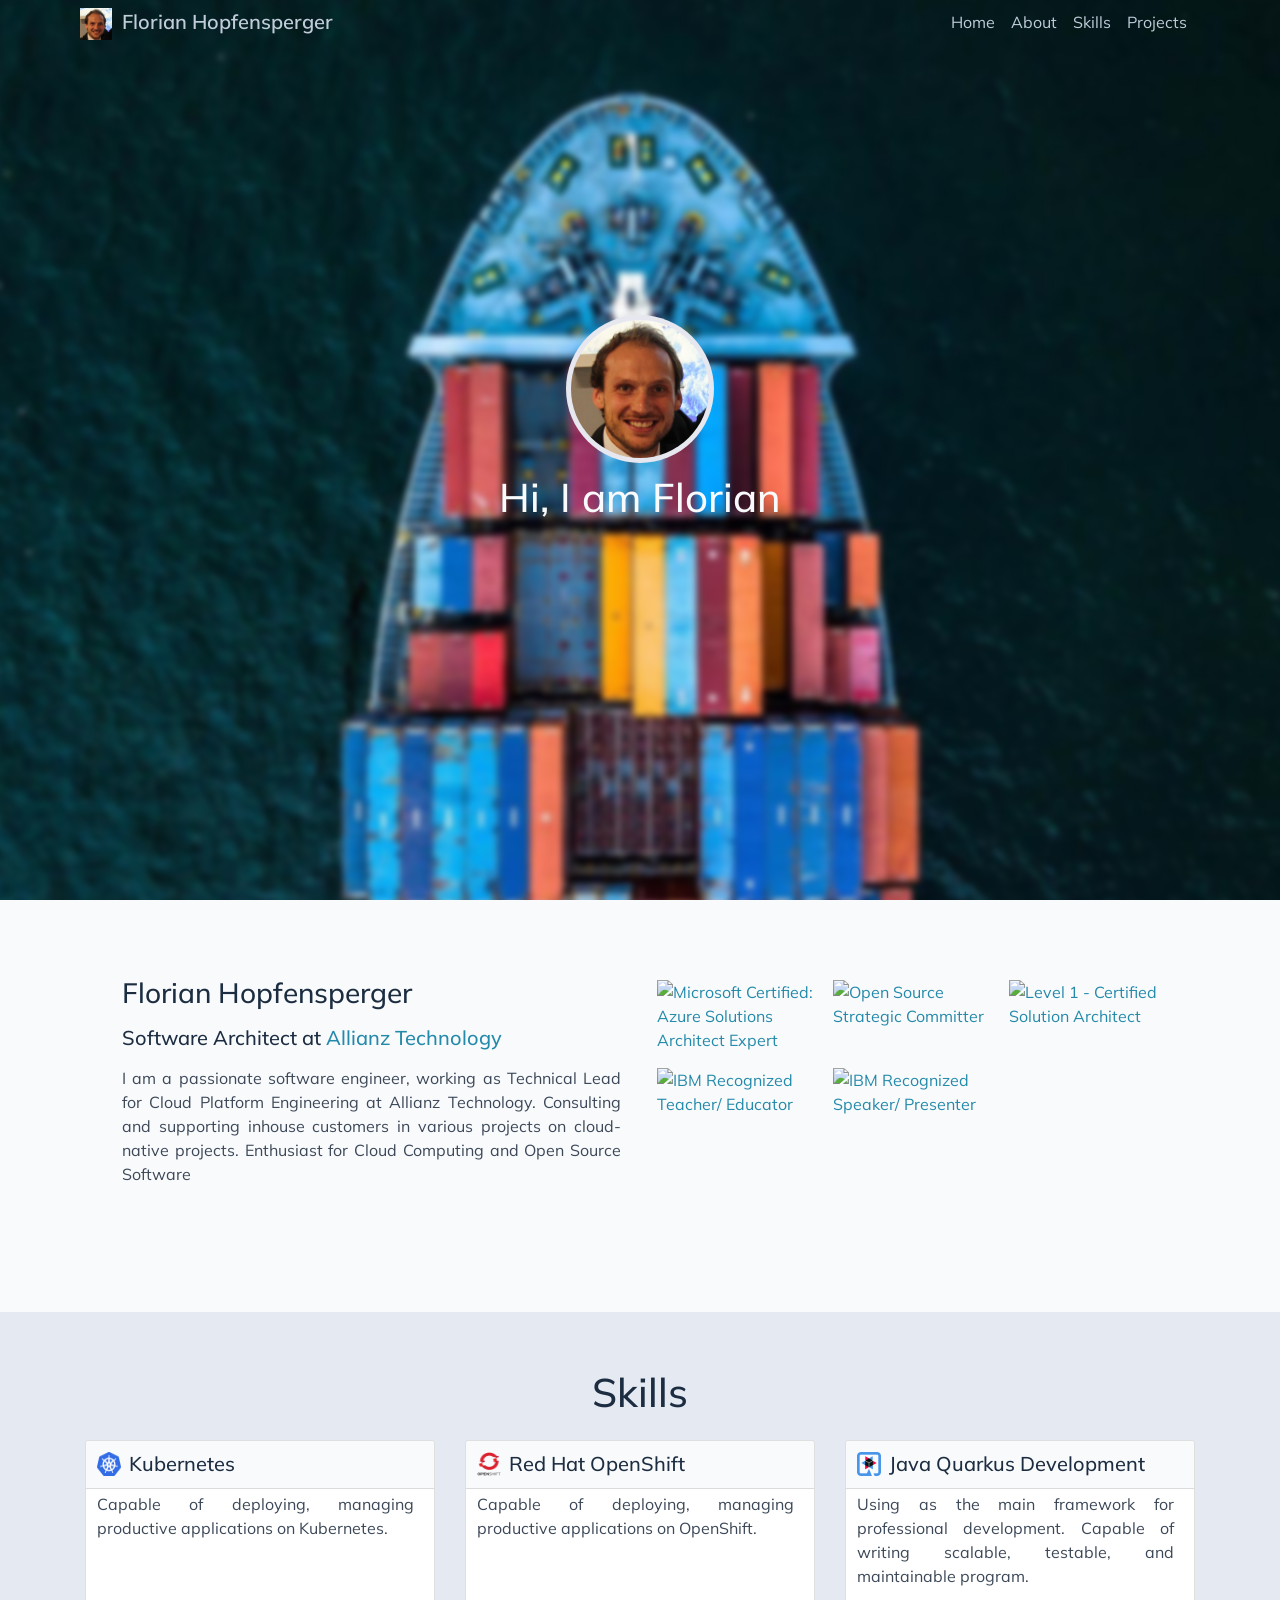
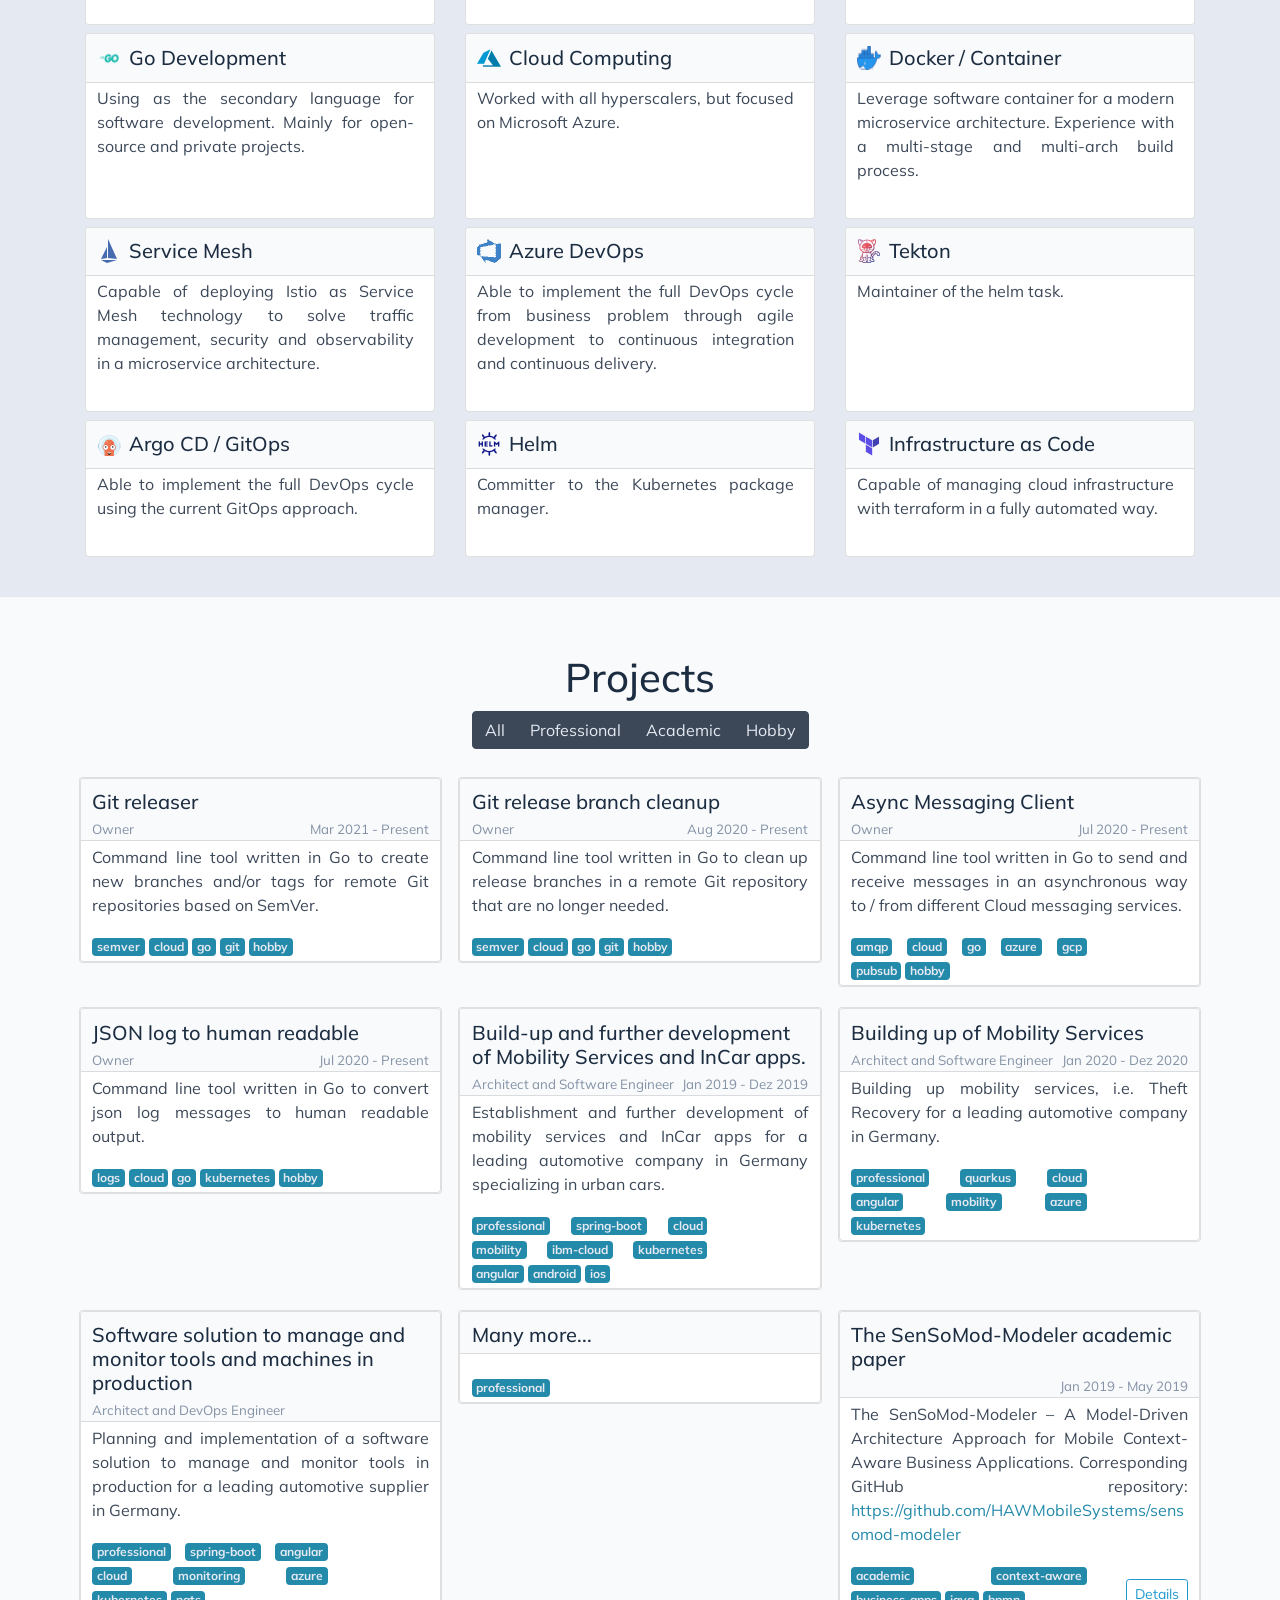
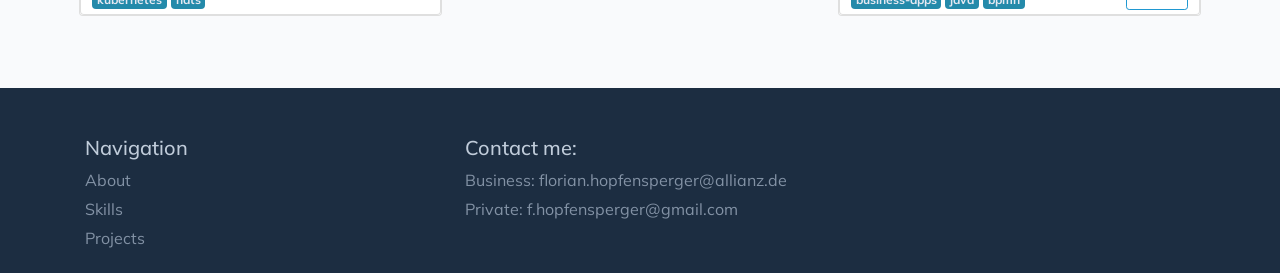
==== index.html @ 18569a1e "rebuilding site Mon Jun  5 07:00:57 UTC 2023" ====
<!doctype html><html lang=en><head><meta name=generator content="Hugo 0.112.7"><title>Florian Hopfensperger</title><meta name=description content="Portfolio and personal blog of Florian Hopfensperger."><meta charset=utf-8><meta name=viewport content="width=device-width,initial-scale=1"><meta http-equiv=x-ua-compatible content="ie=edge"><link rel=stylesheet href=/application.45a5c976822bbb18695d6a4e0b0a54cc50b1e5934a15d3139ada0b1165781c4d.css integrity="sha256-RaXJdoIruxhpXWpOCwpUzFCx5ZNKFdMTmtoLEWV4HE0="><link rel=icon type=image/png href=/images/favicon_hu809d6f043c24e710c361e198c2f2d7cd_827_42x0_resize_box_3.png><meta property="og:title" content="Florian Hopfensperger"><meta property="og:type" content="website"><meta property="og:description" content="Portfolio and personal blog of Florian Hopfensperger."><meta property="og:image" content="/images/author/florian.png"><meta property="og:url" content="https://fhopfensperger.github.io"><meta name=twitter:card content="summary"><meta name=twitter:title content="Florian Hopfensperger"><meta name=twitter:description content><script type=application/javascript>var doNotTrack=!1;doNotTrack||(function(e,t,n,s,o,i,a){e.GoogleAnalyticsObject=o,e[o]=e[o]||function(){(e[o].q=e[o].q||[]).push(arguments)},e[o].l=1*new Date,i=t.createElement(n),a=t.getElementsByTagName(n)[0],i.async=1,i.src=s,a.parentNode.insertBefore(i,a)}(window,document,"script","https://www.google-analytics.com/analytics.js","ga"),ga("create","UA-186447817-1","auto"),ga("send","pageview"))</script></head><body data-spy=scroll data-target=#top-navbar data-offset=100><nav class="navbar navbar-expand-xl top-navbar initial-navbar" id=top-navbar><div class=container><a class=navbar-brand href=/><img src=/images/author/florian_hu9220950d0331fe7b7b884743f2165645_459878_42x0_resize_box_3.png id=logo alt=Logo>
Florian Hopfensperger</a>
<button class="navbar-toggler navbar-dark" id=navbar-toggler type=button data-toggle=collapse data-target=#top-nav-items aria-label=menu>
<span class=navbar-toggler-icon></span></button><div class="collapse navbar-collapse dynamic-navbar" id=top-nav-items><ul class="navbar-nav ml-auto"><li class=nav-item><a class=nav-link href=#home>Home</a></li><li class=nav-item><a class=nav-link href=#about>About</a></li><li class=nav-item><a class=nav-link href=#skills>Skills</a></li><li class=nav-item><a class=nav-link href=#projects>Projects</a></li></ul></div></div><img src=/images/author/florian_hu9220950d0331fe7b7b884743f2165645_459878_42x0_resize_box_3.png class=d-none id=main-logo alt=Logo>
<img src=/images/author/florian_hu9220950d0331fe7b7b884743f2165645_459878_42x0_resize_box_3.png class=d-none id=inverted-logo alt="Inverted Logo"></nav><div class="container-fluid home" id=home><style>#homePageBackgroundImageDivStyled{background-image:url(/images/background_hu13b77a4bdc14b22b73692868b869561b_202737_500x0_resize_q75_box.jpg)}@media(min-width:500px) and (max-width:800px){#homePageBackgroundImageDivStyled{background-image:url(/images/background_hu13b77a4bdc14b22b73692868b869561b_202737_800x0_resize_q75_box.jpg)}}@media(min-width:801px) and (max-width:1200px){#homePageBackgroundImageDivStyled{background-image:url(/images/background_hu13b77a4bdc14b22b73692868b869561b_202737_1200x0_resize_q75_box.jpg)}}@media(min-width:1201px) and (max-width:1500px){#homePageBackgroundImageDivStyled{background-image:url(/images/background_hu13b77a4bdc14b22b73692868b869561b_202737_1500x0_resize_q75_box.jpg)}}@media(min-width:1501px){#homePageBackgroundImageDivStyled{background-image:url(/images/background.jpg)}}</style><span class=on-the-fly-behavior></span><div id=homePageBackgroundImageDivStyled class="background container-fluid"></div><div class="container content text-center"><img src=/images/author/florian_hu9220950d0331fe7b7b884743f2165645_459878_148x148_fit_box_3.png class="rounded-circle mx-auto d-block img-fluid" alt="Author Image"><h1 class=greeting>Hi, I am Florian</h1><div class=typing-carousel><span id=ityped class=ityped></span>
<span class=ityped-cursor></span></div><ul id=typing-carousel-data><li>I am an Application Architect</li><li>I am a Software Engineer</li><li>I am a DevOps enthusiast</li><li>I love Cloud native projects</li><li>I work for Allianz Technology</li></ul><a href=#about class=arrow-center aria-label="Read More - Florian"><i class="arrow bounce fa fa-chevron-down"></i></a></div></div><div class="container-fluid section-holder d-flex bg-white"><div class="container anchor p-lg-5 about-section" id=about><div class="row pt-sm-2 pt-md-4 align-self-center"><div class=col-sm-6><h3 class=p-1>Florian Hopfensperger</h3><h5 class=p-1>Software Architect
at <a href=https://careers.allianz.com/go/Allianz-Technology/5123701/ title="Allianz Technology" target=_blank rel=noopener>Allianz Technology</a></h5><p class="p-1 text-justify">I am a passionate software engineer, working as Technical Lead for Cloud Platform Engineering at Allianz Technology. Consulting and supporting inhouse customers in various projects on cloud-native projects. Enthusiast for Cloud Computing and Open Source Software</p><div class="text-container ml-auto"><ul class="social-link d-flex"><li><a href=mailto:f.hopfensperger@gmail.com title=Email target=_blank rel=noopener><i class="fas fa-envelope"></i></a></li><li><a href=https://www.github.com/fhopfensperger title=Github target=_blank rel=noopener><i class="fab fa-github"></i></a></li><li><a href=https://www.linkedin.com/in/florian-hopfensperger title=LinkedIn target=_blank rel=noopener><i class="fab fa-linkedin"></i></a></li><li><a href=https://twitter.com/FHopfensperger title=Twitter target=_blank rel=noopener><i class="fab fa-twitter"></i></a></li></ul></div></div><div class="col-sm-6 pt-5 pl-md-4 pl-sm-3 pt-sm-0"><div class=row><div class="col-6 col-lg-4 p-2"><div><a href=https://www.credly.com/badges/97421a97-d2cc-4c74-8c04-e502266dbaf3 target=_blank rel="noopener noreferrer"><img src=https://images.credly.com/size/680x680/images/649069f9-27f1-4d2b-92bc-c674bc67bd02/azure-solutions-architect-expert-600x600.png alt="Microsoft Certified: Azure Solutions Architect Expert"></a></div></div><div class="col-6 col-lg-4 p-2"><div><a href=https://www.credly.com/badges/e73c04ee-27dc-473a-9ba0-d66ee4047f0c target=_blank rel="noopener noreferrer"><img src=https://images.credly.com/size/680x680/images/b6df1cbb-2ade-464c-9924-7ffb3fec3f6c/Open-Source-Strategic-Committer.png alt="Open Source Strategic Committer"></a></div></div><div class="col-6 col-lg-4 p-2"><div><a href=https://www.credly.com/badges/9e2ad60b-ef7d-444f-9a70-64c4de024b24 target=_blank rel="noopener noreferrer"><img src=https://images.credly.com/size/680x680/images/5f0b34f7-d488-4e8c-8a1d-e87e3adfcefe/badge-openca-certified.png alt="Level 1 - Certified Solution Architect"></a></div></div><div class="col-6 col-lg-4 p-2"><div><a href=https://www.credly.com/badges/0ed3f7a0-f034-451d-8372-b0cd873888a9 target=_blank rel="noopener noreferrer"><img src=https://images.credly.com/size/680x680/images/12da05ff-0adb-4cf4-b1f2-3fcf15ef5188/Educator.png alt="IBM Recognized Teacher/ Educator"></a></div></div><div class="col-6 col-lg-4 p-2"><div><a href=https://www.credly.com/badges/0fd40ada-2f28-4ca8-add1-2e1ce243d0f4 target=_blank rel="noopener noreferrer"><img src=https://images.credly.com/size/680x680/images/aad8d8bc-1cdf-4e79-b1e0-1595aeab251b/Speaker-presenter.png alt="IBM Recognized Speaker/ Presenter"></a></div></div></div></div></div></div></div><div class="container-fluid section-holder d-flex bg-dimmed"><div class="container-fluid anchor pb-5 skills-section"><h1 class=text-center><span id=skills></span>Skills</h1><div class="container d-flex-block"><div class=row id=primary-skills><div class="col-xs-12 col-sm-6 col-lg-4 pt-2"><a class=skill-card-link href=https://kubernetes.io/ title=Kubernetes target=_blank rel=noopener><div class=card><div class="card-head d-flex"><img class=card-img-xs src=/images/sections/skills/kubernetes_hua3e9a1b19c1572e2f049d77a47832d4b_241197_24x24_fit_box_3.png alt=Kubernetes><h5 class=card-title>Kubernetes</h5></div><div class=card-body><p class=card-text>Capable of deploying, managing productive applications on Kubernetes.</p></div></div></a></div><div class="col-xs-12 col-sm-6 col-lg-4 pt-2"><a class=skill-card-link><div class=card><div class="card-head d-flex"><img class=card-img-xs src=/images/sections/skills/openshift_huded9555ef674979e676639c2bc175c33_68363_24x24_fit_box_3.png alt="Red Hat OpenShift"><h5 class=card-title>Red Hat OpenShift</h5></div><div class=card-body><p class=card-text>Capable of deploying, managing productive applications on OpenShift.</p></div></div></a></div><div class="col-xs-12 col-sm-6 col-lg-4 pt-2"><a class=skill-card-link href=https://quarkus.io title="Java Quarkus Development" target=_blank rel=noopener><div class=card><div class="card-head d-flex"><img class=card-img-xs src=/images/sections/skills/quarkus_hu7ab0bfb7ff70abf00851518ccc0b8886_31710_24x24_fit_box_3.png alt="Java Quarkus Development"><h5 class=card-title>Java Quarkus Development</h5></div><div class=card-body><p class=card-text>Using as the main framework for professional development. Capable of writing scalable, testable, and maintainable program.</p></div></div></a></div><div class="col-xs-12 col-sm-6 col-lg-4 pt-2"><a class=skill-card-link href=https://golang.org title="Go Development" target=_blank rel=noopener><div class=card><div class="card-head d-flex"><img class=card-img-xs src=/images/sections/skills/go_hue4d750b86639bc097ae544131de4926d_6734_24x24_fit_box_3.png alt="Go Development"><h5 class=card-title>Go Development</h5></div><div class=card-body><p class=card-text>Using as the secondary language for software development. Mainly for open-source and private projects.</p></div></div></a></div><div class="col-xs-12 col-sm-6 col-lg-4 pt-2"><a class=skill-card-link><div class=card><div class="card-head d-flex"><img class=card-img-xs src=/images/sections/skills/azure_hueb735d1ce21ca46cfa6c1f95e22620f6_12687_24x24_fit_box_3.png alt="Cloud Computing"><h5 class=card-title>Cloud Computing</h5></div><div class=card-body><p class=card-text>Worked with all hyperscalers, but focused on Microsoft Azure.</p></div></div></a></div><div class="col-xs-12 col-sm-6 col-lg-4 pt-2"><a class=skill-card-link href=https://www.docker.com title="Docker / Container" target=_blank rel=noopener><div class=card><div class="card-head d-flex"><img class=card-img-xs src=/images/sections/skills/docker_hu12b777a34825282f4240c9a36e8dc3db_90045_24x24_fit_box_3.png alt="Docker / Container"><h5 class=card-title>Docker / Container</h5></div><div class=card-body><p class=card-text>Leverage software container for a modern microservice architecture. Experience with a multi-stage and multi-arch build process.</p></div></div></a></div><div class="col-xs-12 col-sm-6 col-lg-4 pt-2"><a class=skill-card-link href=https://istio.io title="Service Mesh" target=_blank rel=noopener><div class=card><div class="card-head d-flex"><img class=card-img-xs src=/images/sections/skills/istio_hu0a8e6b1d394033c65bfcde3865fa1db8_2399_24x24_fit_box_3.png alt="Service Mesh"><h5 class=card-title>Service Mesh</h5></div><div class=card-body><p class=card-text>Capable of deploying Istio as Service Mesh technology to solve traffic management, security and observability in a microservice architecture.</p></div></div></a></div><div class="col-xs-12 col-sm-6 col-lg-4 pt-2"><a class=skill-card-link><div class=card><div class="card-head d-flex"><img class=card-img-xs src=/images/sections/skills/azure-devops_huf345b567693fce4f93ad0e229e376c7e_15728_24x24_fit_box_3.png alt="Azure DevOps"><h5 class=card-title>Azure DevOps</h5></div><div class=card-body><p class=card-text>Able to implement the full DevOps cycle from business problem through agile development to continuous integration and continuous delivery.</p></div></div></a></div><div class="col-xs-12 col-sm-6 col-lg-4 pt-2"><a class=skill-card-link href=https://tekton.dev title=Tekton target=_blank rel=noopener><div class=card><div class="card-head d-flex"><img class=card-img-xs src=/images/sections/skills/tekton_hua2289493397fd6d00dcd3286c376aa6e_65921_24x24_fit_box_3.png alt=Tekton><h5 class=card-title>Tekton</h5></div><div class=card-body><p class=card-text>Maintainer of the helm task.</p></div></div></a></div><div class="col-xs-12 col-sm-6 col-lg-4 pt-2"><a class=skill-card-link href=https://argoproj.github.io title="Argo CD / GitOps" target=_blank rel=noopener><div class=card><div class="card-head d-flex"><img class=card-img-xs src=/images/sections/skills/argocd_hu3d2b0b0868981a11a85585f9e2bac67c_27971_24x24_fit_box_3.png alt="Argo CD / GitOps"><h5 class=card-title>Argo CD / GitOps</h5></div><div class=card-body><p class=card-text>Able to implement the full DevOps cycle using the current GitOps approach.</p></div></div></a></div><div class="col-xs-12 col-sm-6 col-lg-4 pt-2"><a class=skill-card-link href=https://helm.sh title=Helm target=_blank rel=noopener><div class=card><div class="card-head d-flex"><img class=card-img-xs src=/images/sections/skills/helm_hu11d7abe0b177c9557ec190e5e14f3bbd_8810_24x24_fit_box_3.png alt=Helm><h5 class=card-title>Helm</h5></div><div class=card-body><p class=card-text>Committer to the Kubernetes package manager.</p></div></div></a></div><div class="col-xs-12 col-sm-6 col-lg-4 pt-2"><a class=skill-card-link href=https://www.terraform.io title="Infrastructure as Code" target=_blank rel=noopener><div class=card><div class="card-head d-flex"><img class=card-img-xs src=/images/sections/skills/terraform_hu4f284e1b24e734506d1dc1d4bd6503a0_5551_24x24_fit_box_3.png alt="Infrastructure as Code"><h5 class=card-title>Infrastructure as Code</h5></div><div class=card-body><p class=card-text>Capable of managing cloud infrastructure with terraform in a fully automated way.</p></div></div></a></div></div></div></div></div><div class="container-fluid section-holder d-flex bg-white"><div class="container-fluid anchor pb-5 projects-section" id=projects><h1 class=text-center><span id=projects></span>Projects</h1><div class="container ml-auto text-center"><div class="btn-group flex-wrap" role=group id=project-filter-buttons><button type=button class="btn btn-dark project-filtr-control" data-filter=all>
All</button>
<button type=button class="btn btn-dark project-filtr-control" data-filter=professional>
Professional</button>
<button type=button class="btn btn-dark project-filtr-control" data-filter=academic>
Academic</button>
<button type=button class="btn btn-dark project-filtr-control" data-filter=hobby>
Hobby</button></div></div><div class="container filtr-projects"><div class=row id=project-card-holder><div class="col-sm-12 col-md-6 col-lg-4 p-2 filtr-item" data-category='all, semver,cloud,go,git,hobby'><div class="card mt-1"><div class=card><a class=card-header href=https://github.com/fhopfensperger/git-releaser target=_blank rel=noopener><div><div class=d-flex><h5 class="card-title mb-0">Git releaser</h5></div><div class=sub-title><span>Owner</span>
<span>Mar 2021 - Present</span></div></div></a><div class="card-body text-justify pt-1 pb-1"><p>Command line tool written in Go to create new branches and/or tags for remote Git repositories based on SemVer.</p><div class=project-card-footer><div class=project-tags-holder><span class="badge btn-info">semver</span>
<span class="badge btn-info">cloud</span>
<span class="badge btn-info">go</span>
<span class="badge btn-info">git</span>
<span class="badge btn-info">hobby</span></div><div class=project-btn-holder><a class="github-button project-btn d-none" href=https://github.com/fhopfensperger/git-releaser data-icon=octicon-standard data-show-count=true aria-label="Star Git releaser">Star</a></div></div></div></div></div></div><div class="col-sm-12 col-md-6 col-lg-4 p-2 filtr-item" data-category='all, semver,cloud,go,git,hobby'><div class="card mt-1"><div class=card><a class=card-header href=https://github.com/fhopfensperger/git-remote-cleanup target=_blank rel=noopener><div><div class=d-flex><h5 class="card-title mb-0">Git release branch cleanup</h5></div><div class=sub-title><span>Owner</span>
<span>Aug 2020 - Present</span></div></div></a><div class="card-body text-justify pt-1 pb-1"><p>Command line tool written in Go to clean up release branches in a remote Git repository that are no longer needed.</p><div class=project-card-footer><div class=project-tags-holder><span class="badge btn-info">semver</span>
<span class="badge btn-info">cloud</span>
<span class="badge btn-info">go</span>
<span class="badge btn-info">git</span>
<span class="badge btn-info">hobby</span></div><div class=project-btn-holder><a class="github-button project-btn d-none" href=https://github.com/fhopfensperger/git-remote-cleanup data-icon=octicon-standard data-show-count=true aria-label="Star Git release branch cleanup">Star</a></div></div></div></div></div></div><div class="col-sm-12 col-md-6 col-lg-4 p-2 filtr-item" data-category='all, amqp,cloud,go,azure,gcp,pubsub,hobby'><div class="card mt-1"><div class=card><a class=card-header href=https://github.com/fhopfensperger/async-messaging-client target=_blank rel=noopener><div><div class=d-flex><h5 class="card-title mb-0">Async Messaging Client</h5></div><div class=sub-title><span>Owner</span>
<span>Jul 2020 - Present</span></div></div></a><div class="card-body text-justify pt-1 pb-1"><p>Command line tool written in Go to send and receive messages in an asynchronous way to / from different Cloud messaging services.</p><div class=project-card-footer><div class=project-tags-holder><span class="badge btn-info">amqp</span>
<span class="badge btn-info">cloud</span>
<span class="badge btn-info">go</span>
<span class="badge btn-info">azure</span>
<span class="badge btn-info">gcp</span>
<span class="badge btn-info">pubsub</span>
<span class="badge btn-info">hobby</span></div><div class=project-btn-holder><a class="github-button project-btn d-none" href=https://github.com/fhopfensperger/async-messaging-client data-icon=octicon-standard data-show-count=true aria-label="Star Async Messaging Client">Star</a></div></div></div></div></div></div><div class="col-sm-12 col-md-6 col-lg-4 p-2 filtr-item" data-category='all, logs,cloud,go,kubernetes,hobby'><div class="card mt-1"><div class=card><a class=card-header href=https://github.com/fhopfensperger/json-log-to-human-readable target=_blank rel=noopener><div><div class=d-flex><h5 class="card-title mb-0">JSON log to human readable</h5></div><div class=sub-title><span>Owner</span>
<span>Jul 2020 - Present</span></div></div></a><div class="card-body text-justify pt-1 pb-1"><p>Command line tool written in Go to convert json log messages to human readable output.</p><div class=project-card-footer><div class=project-tags-holder><span class="badge btn-info">logs</span>
<span class="badge btn-info">cloud</span>
<span class="badge btn-info">go</span>
<span class="badge btn-info">kubernetes</span>
<span class="badge btn-info">hobby</span></div><div class=project-btn-holder><a class="github-button project-btn d-none" href=https://github.com/fhopfensperger/json-log-to-human-readable data-icon=octicon-standard data-show-count=true aria-label="Star JSON log to human readable">Star</a></div></div></div></div></div></div><div class="col-sm-12 col-md-6 col-lg-4 p-2 filtr-item" data-category='all, professional,spring-boot,cloud,mobility,ibm-cloud,kubernetes,angular,android,ios'><div class="card mt-1"><div class=card><a class=card-header href=javascript:void(0)><div><div class=d-flex><h5 class="card-title mb-0">Build-up and further development of Mobility Services and InCar apps.</h5></div><div class=sub-title><span>Architect and Software Engineer</span>
<span>Jan 2019 - Dez 2019</span></div></div></a><div class="card-body text-justify pt-1 pb-1"><p>Establishment and further development of mobility services and InCar apps for a leading automotive company in Germany specializing in urban cars.</p><div class=project-card-footer><div class=project-tags-holder><span class="badge btn-info">professional</span>
<span class="badge btn-info">spring-boot</span>
<span class="badge btn-info">cloud</span>
<span class="badge btn-info">mobility</span>
<span class="badge btn-info">ibm-cloud</span>
<span class="badge btn-info">kubernetes</span>
<span class="badge btn-info">angular</span>
<span class="badge btn-info">android</span>
<span class="badge btn-info">ios</span></div><div class=project-btn-holder></div></div></div></div></div></div><div class="col-sm-12 col-md-6 col-lg-4 p-2 filtr-item" data-category='all, professional,quarkus,cloud,angular,mobility,azure,kubernetes'><div class="card mt-1"><div class=card><a class=card-header href=javascript:void(0)><div><div class=d-flex><h5 class="card-title mb-0">Building up of Mobility Services</h5></div><div class=sub-title><span>Architect and Software Engineer</span>
<span>Jan 2020 - Dez 2020</span></div></div></a><div class="card-body text-justify pt-1 pb-1"><p>Building up mobility services, i.e. Theft Recovery for a leading automotive company in Germany.</p><div class=project-card-footer><div class=project-tags-holder><span class="badge btn-info">professional</span>
<span class="badge btn-info">quarkus</span>
<span class="badge btn-info">cloud</span>
<span class="badge btn-info">angular</span>
<span class="badge btn-info">mobility</span>
<span class="badge btn-info">azure</span>
<span class="badge btn-info">kubernetes</span></div><div class=project-btn-holder></div></div></div></div></div></div><div class="col-sm-12 col-md-6 col-lg-4 p-2 filtr-item" data-category='all, professional,spring-boot,angular,cloud,monitoring,azure,kubernetes,nats'><div class="card mt-1"><div class=card><a class=card-header href=javascript:void(0)><div><div class=d-flex><h5 class="card-title mb-0">Software solution to manage and monitor tools and machines in production</h5></div><div class=sub-title><span>Architect and DevOps Engineer</span>
<span></span></div></div></a><div class="card-body text-justify pt-1 pb-1"><p>Planning and implementation of a software solution to manage and monitor tools in production for a leading automotive supplier in Germany.</p><div class=project-card-footer><div class=project-tags-holder><span class="badge btn-info">professional</span>
<span class="badge btn-info">spring-boot</span>
<span class="badge btn-info">angular</span>
<span class="badge btn-info">cloud</span>
<span class="badge btn-info">monitoring</span>
<span class="badge btn-info">azure</span>
<span class="badge btn-info">kubernetes</span>
<span class="badge btn-info">nats</span></div><div class=project-btn-holder></div></div></div></div></div></div><div class="col-sm-12 col-md-6 col-lg-4 p-2 filtr-item" data-category='all, professional'><div class="card mt-1"><div class=card><a class=card-header href=javascript:void(0)><div><div class=d-flex><h5 class="card-title mb-0">Many more...</h5></div><div class=sub-title><span></span>
<span></span></div></div></a><div class="card-body text-justify pt-1 pb-1"><p></p><div class=project-card-footer><div class=project-tags-holder><span class="badge btn-info">professional</span></div><div class=project-btn-holder></div></div></div></div></div></div><div class="col-sm-12 col-md-6 col-lg-4 p-2 filtr-item" data-category='all, academic,context-aware,business-apps,java,bpmn'><div class="card mt-1"><div class=card><a class=card-header href=https://link.springer.com/chapter/10.1007/978-3-030-21297-1_7 target=_blank rel=noopener><div><div class=d-flex><h5 class="card-title mb-0">The SenSoMod-Modeler academic paper</h5></div><div class=sub-title><span></span>
<span>Jan 2019 - May 2019</span></div></div></a><div class="card-body text-justify pt-1 pb-1"><p>The SenSoMod-Modeler – A Model-Driven Architecture Approach for Mobile Context-Aware Business Applications. Corresponding GitHub repository: <a href=https://github.com/HAWMobileSystems/sensomod-modeler target=_blank rel=noopener>https://github.com/HAWMobileSystems/sensomod-modeler</a></p><div class=project-card-footer><div class=project-tags-holder><span class="badge btn-info">academic</span>
<span class="badge btn-info">context-aware</span>
<span class="badge btn-info">business-apps</span>
<span class="badge btn-info">java</span>
<span class="badge btn-info">bpmn</span></div><div class=project-btn-holder><span><a class="btn btn-outline-info btn-sm" href=https://link.springer.com/chapter/10.1007/978-3-030-21297-1_7 target=#>Details</a></span></div></div></div></div></div></div></div></div></div></div><footer id=footer class="container-fluid text-center align-content-center footer pb-2"><div class="container pt-5"><div class="row text-left"><div class="col-md-4 col-sm-12"><h5>Navigation</h5><ul><li class=nav-item><a class=smooth-scroll href=https://fhopfensperger.github.io#about>About</a></li><li class=nav-item><a class=smooth-scroll href=https://fhopfensperger.github.io#skills>Skills</a></li><li class=nav-item><a class=smooth-scroll href=https://fhopfensperger.github.io#projects>Projects</a></li></ul></div><div class="col-md-4 col-sm-12"><h5>Contact me:</h5><ul><li><span>Business:</span> <span>florian.hopfensperger@allianz.de</span></li><li><span>Private:</span> <span>f.hopfensperger@gmail.com</span></li></ul></div></div></div></footer><script src=/application.20f0ef8227bfa94c46d818bd7597d5d4cdceefe9804b18fd9a23c8676e0e63b9.js integrity="sha256-IPDvgie/qUxG2Bi9dZfV1M3O7+mASxj9miPIZ24OY7k=" defer></script></body></html>
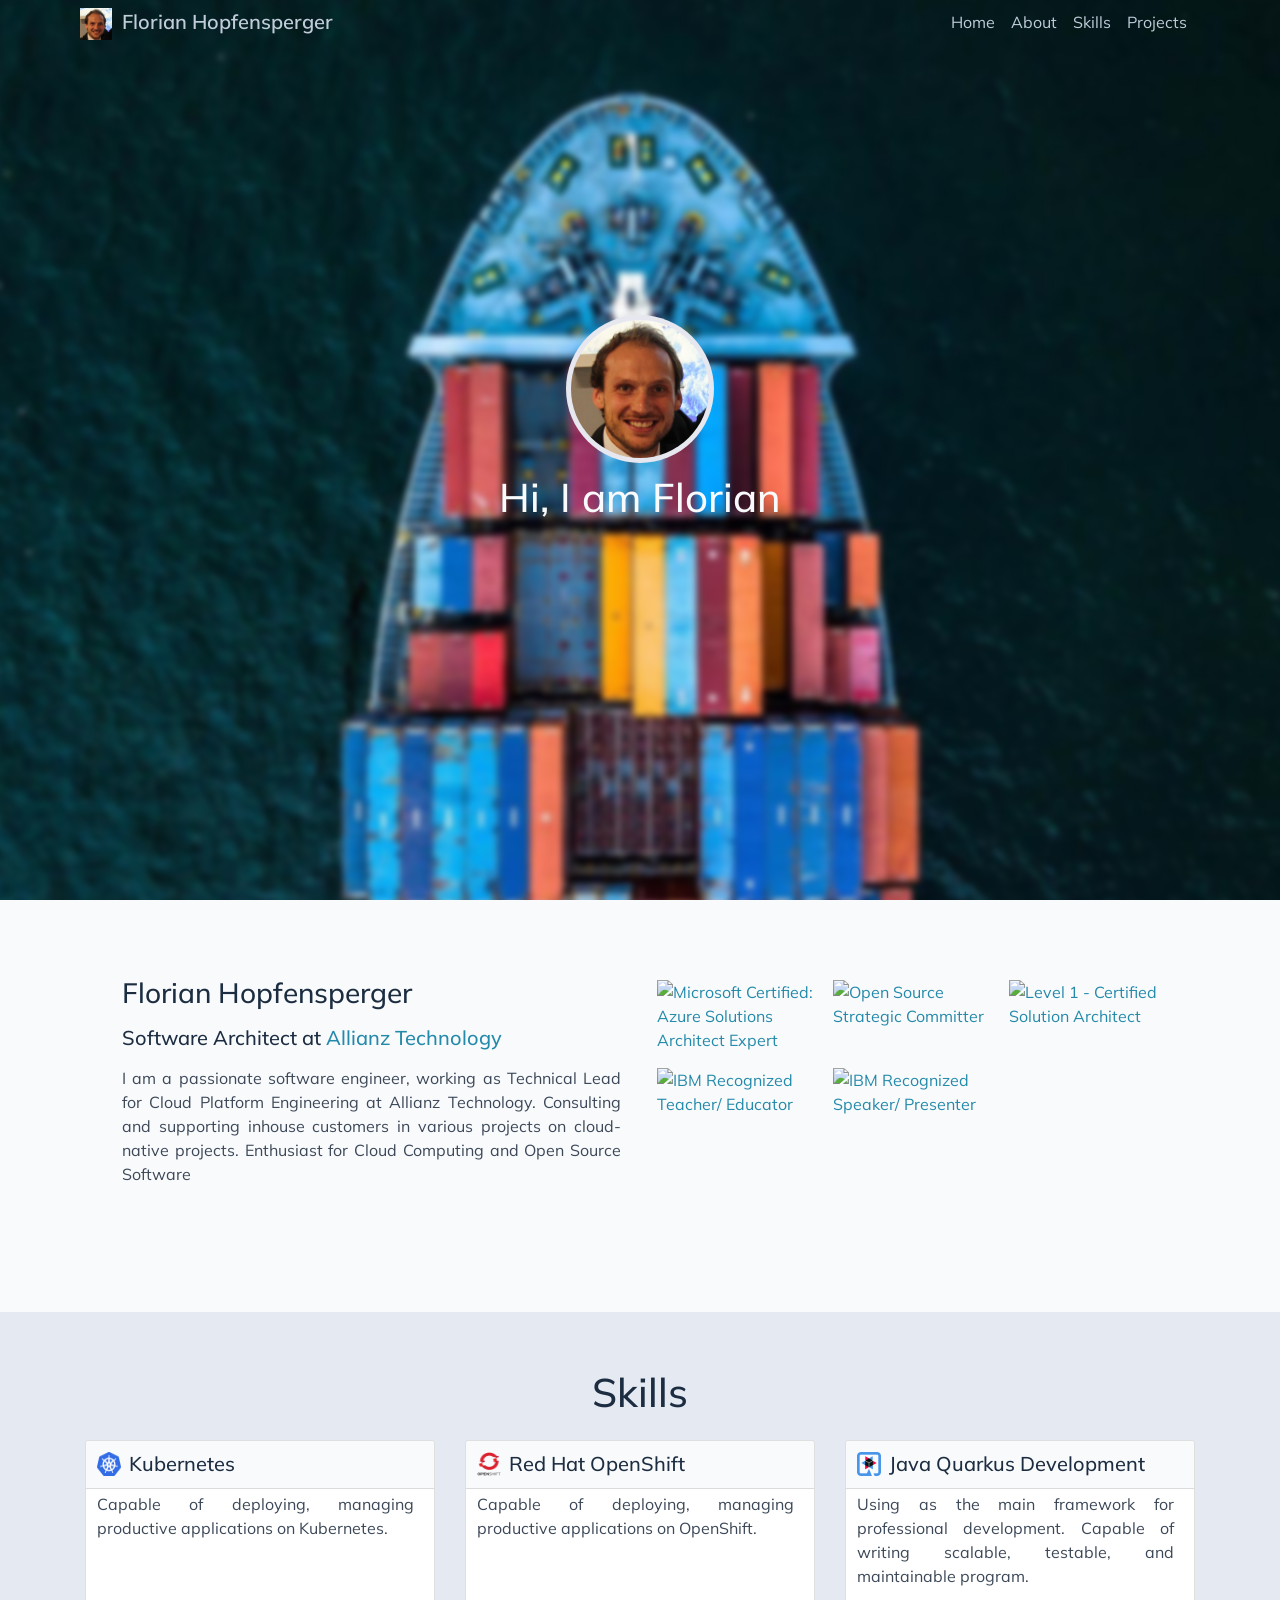
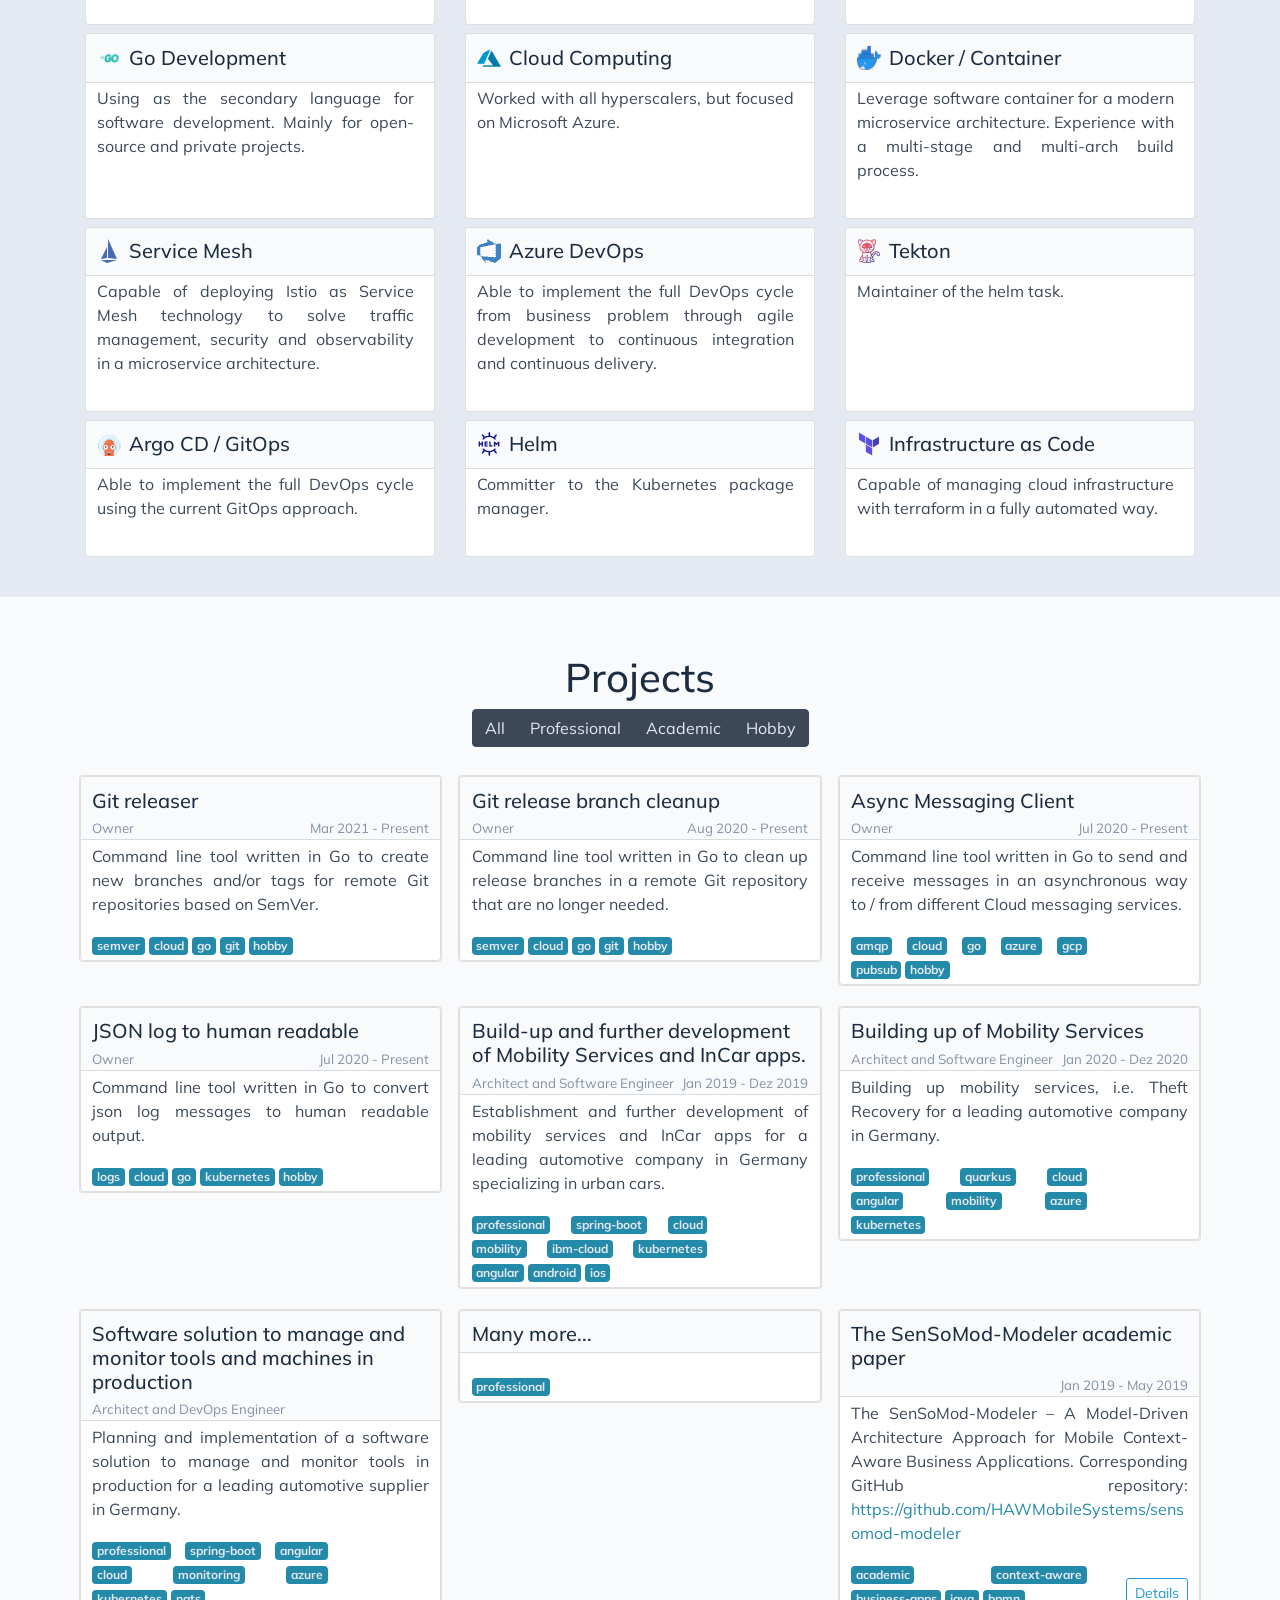
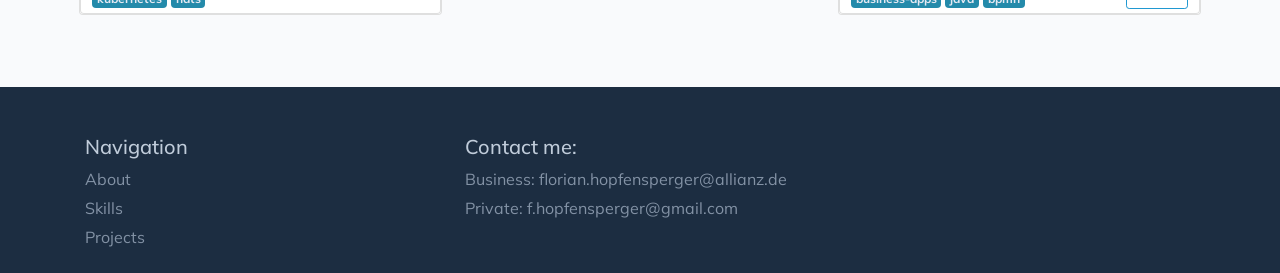
==== commit 11127526: "rebuilding site Mon Jul 17 16:57:29 UTC 2023" ====
--- a/index.html
+++ b/index.html
@@ -1,4 +1,4 @@
-<!doctype html><html lang=en><head><meta name=generator content="Hugo 0.112.7"><title>Florian Hopfensperger</title><meta name=description content="Portfolio and personal blog of Florian Hopfensperger."><meta charset=utf-8><meta name=viewport content="width=device-width,initial-scale=1"><meta http-equiv=x-ua-compatible content="ie=edge"><link rel=stylesheet href=/application.45a5c976822bbb18695d6a4e0b0a54cc50b1e5934a15d3139ada0b1165781c4d.css integrity="sha256-RaXJdoIruxhpXWpOCwpUzFCx5ZNKFdMTmtoLEWV4HE0="><link rel=icon type=image/png href=/images/favicon_hu809d6f043c24e710c361e198c2f2d7cd_827_42x0_resize_box_3.png><meta property="og:title" content="Florian Hopfensperger"><meta property="og:type" content="website"><meta property="og:description" content="Portfolio and personal blog of Florian Hopfensperger."><meta property="og:image" content="/images/author/florian.png"><meta property="og:url" content="https://fhopfensperger.github.io"><meta name=twitter:card content="summary"><meta name=twitter:title content="Florian Hopfensperger"><meta name=twitter:description content><script type=application/javascript>var doNotTrack=!1;doNotTrack||(function(e,t,n,s,o,i,a){e.GoogleAnalyticsObject=o,e[o]=e[o]||function(){(e[o].q=e[o].q||[]).push(arguments)},e[o].l=1*new Date,i=t.createElement(n),a=t.getElementsByTagName(n)[0],i.async=1,i.src=s,a.parentNode.insertBefore(i,a)}(window,document,"script","https://www.google-analytics.com/analytics.js","ga"),ga("create","UA-186447817-1","auto"),ga("send","pageview"))</script></head><body data-spy=scroll data-target=#top-navbar data-offset=100><nav class="navbar navbar-expand-xl top-navbar initial-navbar" id=top-navbar><div class=container><a class=navbar-brand href=/><img src=/images/author/florian_hu9220950d0331fe7b7b884743f2165645_459878_42x0_resize_box_3.png id=logo alt=Logo>
+<!doctype html><html lang=en><head><meta name=generator content="Hugo 0.115.3"><title>Florian Hopfensperger</title><meta name=description content="Portfolio and personal blog of Florian Hopfensperger."><meta charset=utf-8><meta name=viewport content="width=device-width,initial-scale=1"><meta http-equiv=x-ua-compatible content="ie=edge"><link rel=stylesheet href=/application.45a5c976822bbb18695d6a4e0b0a54cc50b1e5934a15d3139ada0b1165781c4d.css integrity="sha256-RaXJdoIruxhpXWpOCwpUzFCx5ZNKFdMTmtoLEWV4HE0="><link rel=icon type=image/png href=/images/favicon_hu809d6f043c24e710c361e198c2f2d7cd_827_42x0_resize_box_3.png><meta property="og:title" content="Florian Hopfensperger"><meta property="og:type" content="website"><meta property="og:description" content="Portfolio and personal blog of Florian Hopfensperger."><meta property="og:image" content="/images/author/florian.png"><meta property="og:url" content="https://fhopfensperger.github.io"><meta name=twitter:card content="summary"><meta name=twitter:title content="Florian Hopfensperger"><meta name=twitter:description content><script type=application/javascript>var doNotTrack=!1;doNotTrack||(function(e,t,n,s,o,i,a){e.GoogleAnalyticsObject=o,e[o]=e[o]||function(){(e[o].q=e[o].q||[]).push(arguments)},e[o].l=1*new Date,i=t.createElement(n),a=t.getElementsByTagName(n)[0],i.async=1,i.src=s,a.parentNode.insertBefore(i,a)}(window,document,"script","https://www.google-analytics.com/analytics.js","ga"),ga("create","UA-186447817-1","auto"),ga("send","pageview"))</script></head><body data-spy=scroll data-target=#top-navbar data-offset=100><nav class="navbar navbar-expand-xl top-navbar initial-navbar" id=top-navbar><div class=container><a class=navbar-brand href=/><img src=/images/author/florian_hu9220950d0331fe7b7b884743f2165645_459878_42x0_resize_box_3.png id=logo alt=Logo>
 Florian Hopfensperger</a>
 <button class="navbar-toggler navbar-dark" id=navbar-toggler type=button data-toggle=collapse data-target=#top-nav-items aria-label=menu>
 <span class=navbar-toggler-icon></span></button><div class="collapse navbar-collapse dynamic-navbar" id=top-nav-items><ul class="navbar-nav ml-auto"><li class=nav-item><a class=nav-link href=#home>Home</a></li><li class=nav-item><a class=nav-link href=#about>About</a></li><li class=nav-item><a class=nav-link href=#skills>Skills</a></li><li class=nav-item><a class=nav-link href=#projects>Projects</a></li></ul></div></div><img src=/images/author/florian_hu9220950d0331fe7b7b884743f2165645_459878_42x0_resize_box_3.png class=d-none id=main-logo alt=Logo>
@@ -63,4 +63,4 @@
 <span class="badge btn-info">context-aware</span>
 <span class="badge btn-info">business-apps</span>
 <span class="badge btn-info">java</span>
-<span class="badge btn-info">bpmn</span></div><div class=project-btn-holder><span><a class="btn btn-outline-info btn-sm" href=https://link.springer.com/chapter/10.1007/978-3-030-21297-1_7 target=#>Details</a></span></div></div></div></div></div></div></div></div></div></div><footer id=footer class="container-fluid text-center align-content-center footer pb-2"><div class="container pt-5"><div class="row text-left"><div class="col-md-4 col-sm-12"><h5>Navigation</h5><ul><li class=nav-item><a class=smooth-scroll href=https://fhopfensperger.github.io#about>About</a></li><li class=nav-item><a class=smooth-scroll href=https://fhopfensperger.github.io#skills>Skills</a></li><li class=nav-item><a class=smooth-scroll href=https://fhopfensperger.github.io#projects>Projects</a></li></ul></div><div class="col-md-4 col-sm-12"><h5>Contact me:</h5><ul><li><span>Business:</span> <span>florian.hopfensperger@allianz.de</span></li><li><span>Private:</span> <span>f.hopfensperger@gmail.com</span></li></ul></div></div></div></footer><script src=/application.20f0ef8227bfa94c46d818bd7597d5d4cdceefe9804b18fd9a23c8676e0e63b9.js integrity="sha256-IPDvgie/qUxG2Bi9dZfV1M3O7+mASxj9miPIZ24OY7k=" defer></script></body></html>+<span class="badge btn-info">bpmn</span></div><div class=project-btn-holder><span><a class="btn btn-outline-info btn-sm" href=https://link.springer.com/chapter/10.1007/978-3-030-21297-1_7 target=#>Details</a></span></div></div></div></div></div></div></div></div></div></div><footer id=footer class="container-fluid text-center align-content-center footer pb-2"><div class="container pt-5"><div class="row text-left"><div class="col-md-4 col-sm-12"><h5>Navigation</h5><ul><li class=nav-item><a class=smooth-scroll href=https://fhopfensperger.github.io#about>About</a></li><li class=nav-item><a class=smooth-scroll href=https://fhopfensperger.github.io#skills>Skills</a></li><li class=nav-item><a class=smooth-scroll href=https://fhopfensperger.github.io#projects>Projects</a></li></ul></div><div class="col-md-4 col-sm-12"><h5>Contact me:</h5><ul><li><span>Business:</span> <span>florian.hopfensperger@allianz.de</span></li><li><span>Private:</span> <span>f.hopfensperger@gmail.com</span></li></ul></div></div></div></footer><script src=/application.0b402090c3e08cc406236a898136b1197fb88cef2588189f229cbef942a46f45.js integrity="sha256-C0AgkMPgjMQGI2qJgTaxGX+4jO8liBifIpy++UKkb0U=" defer></script></body></html>
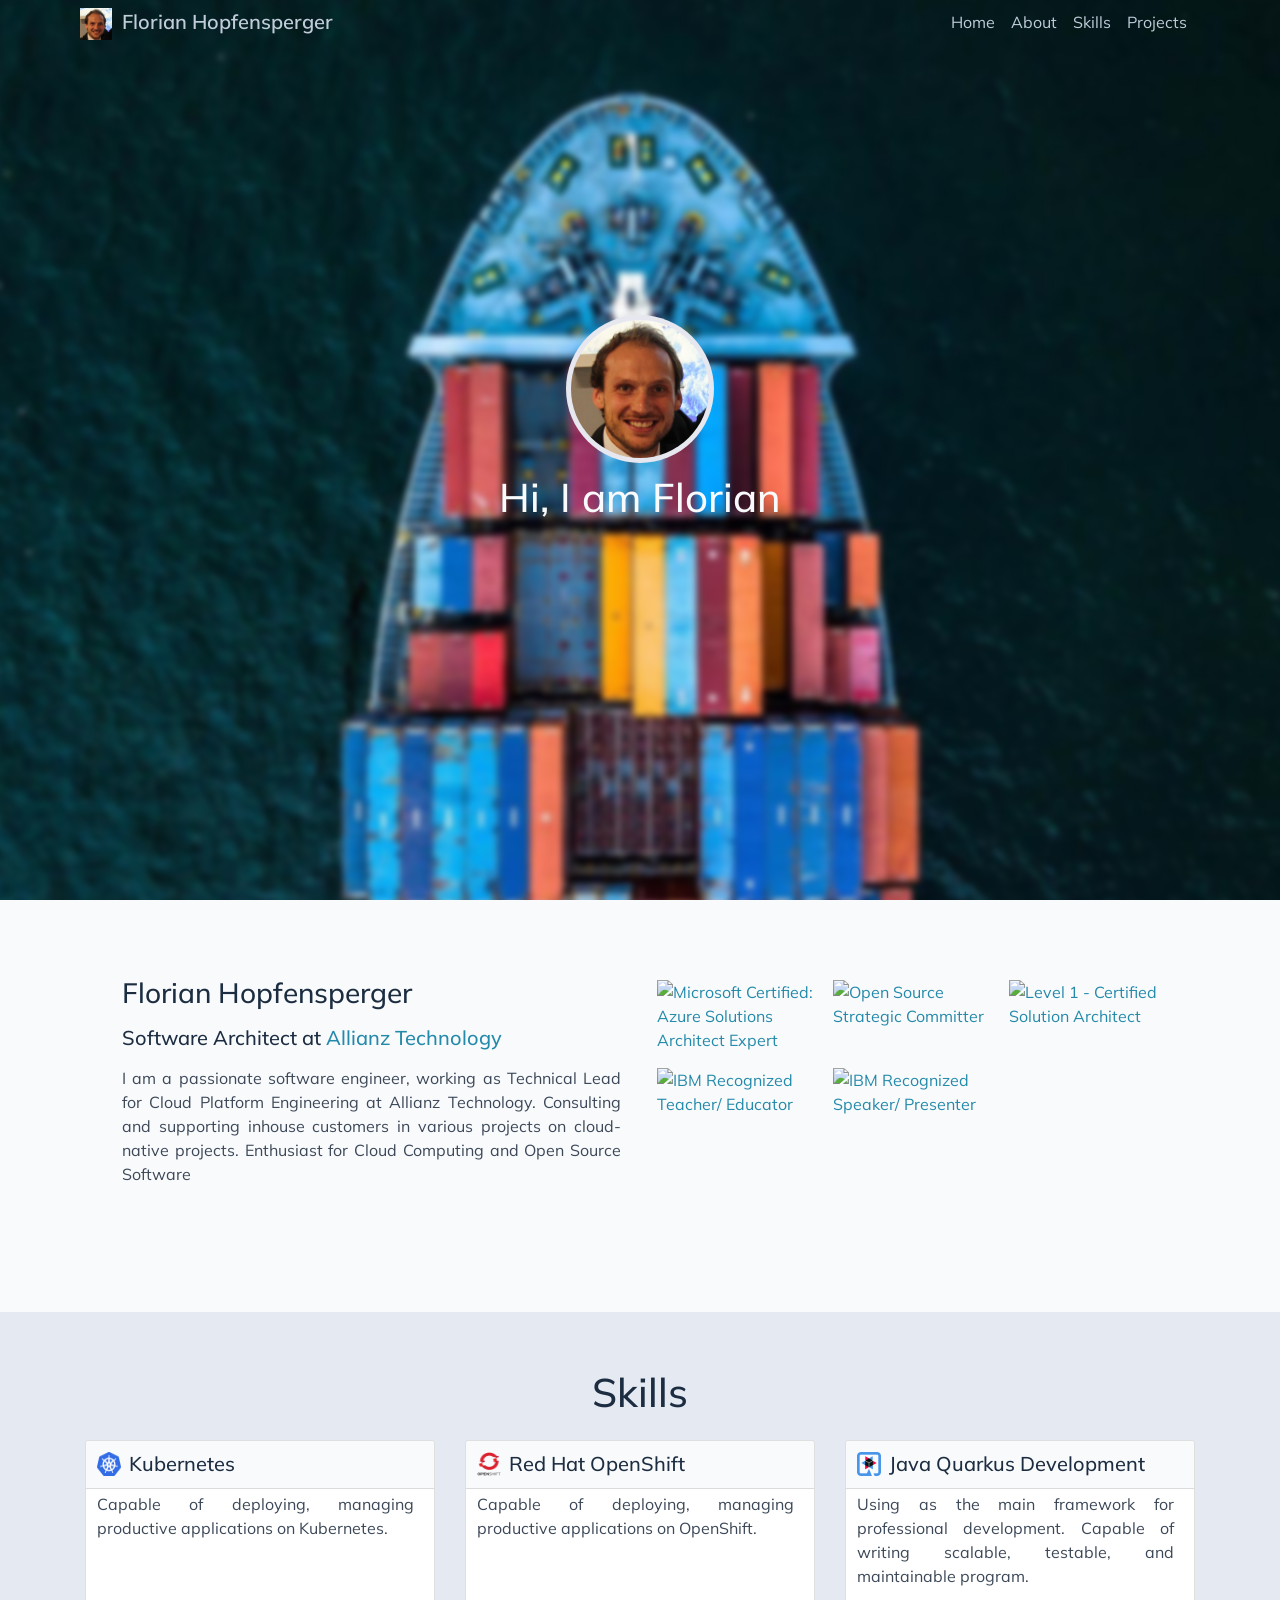
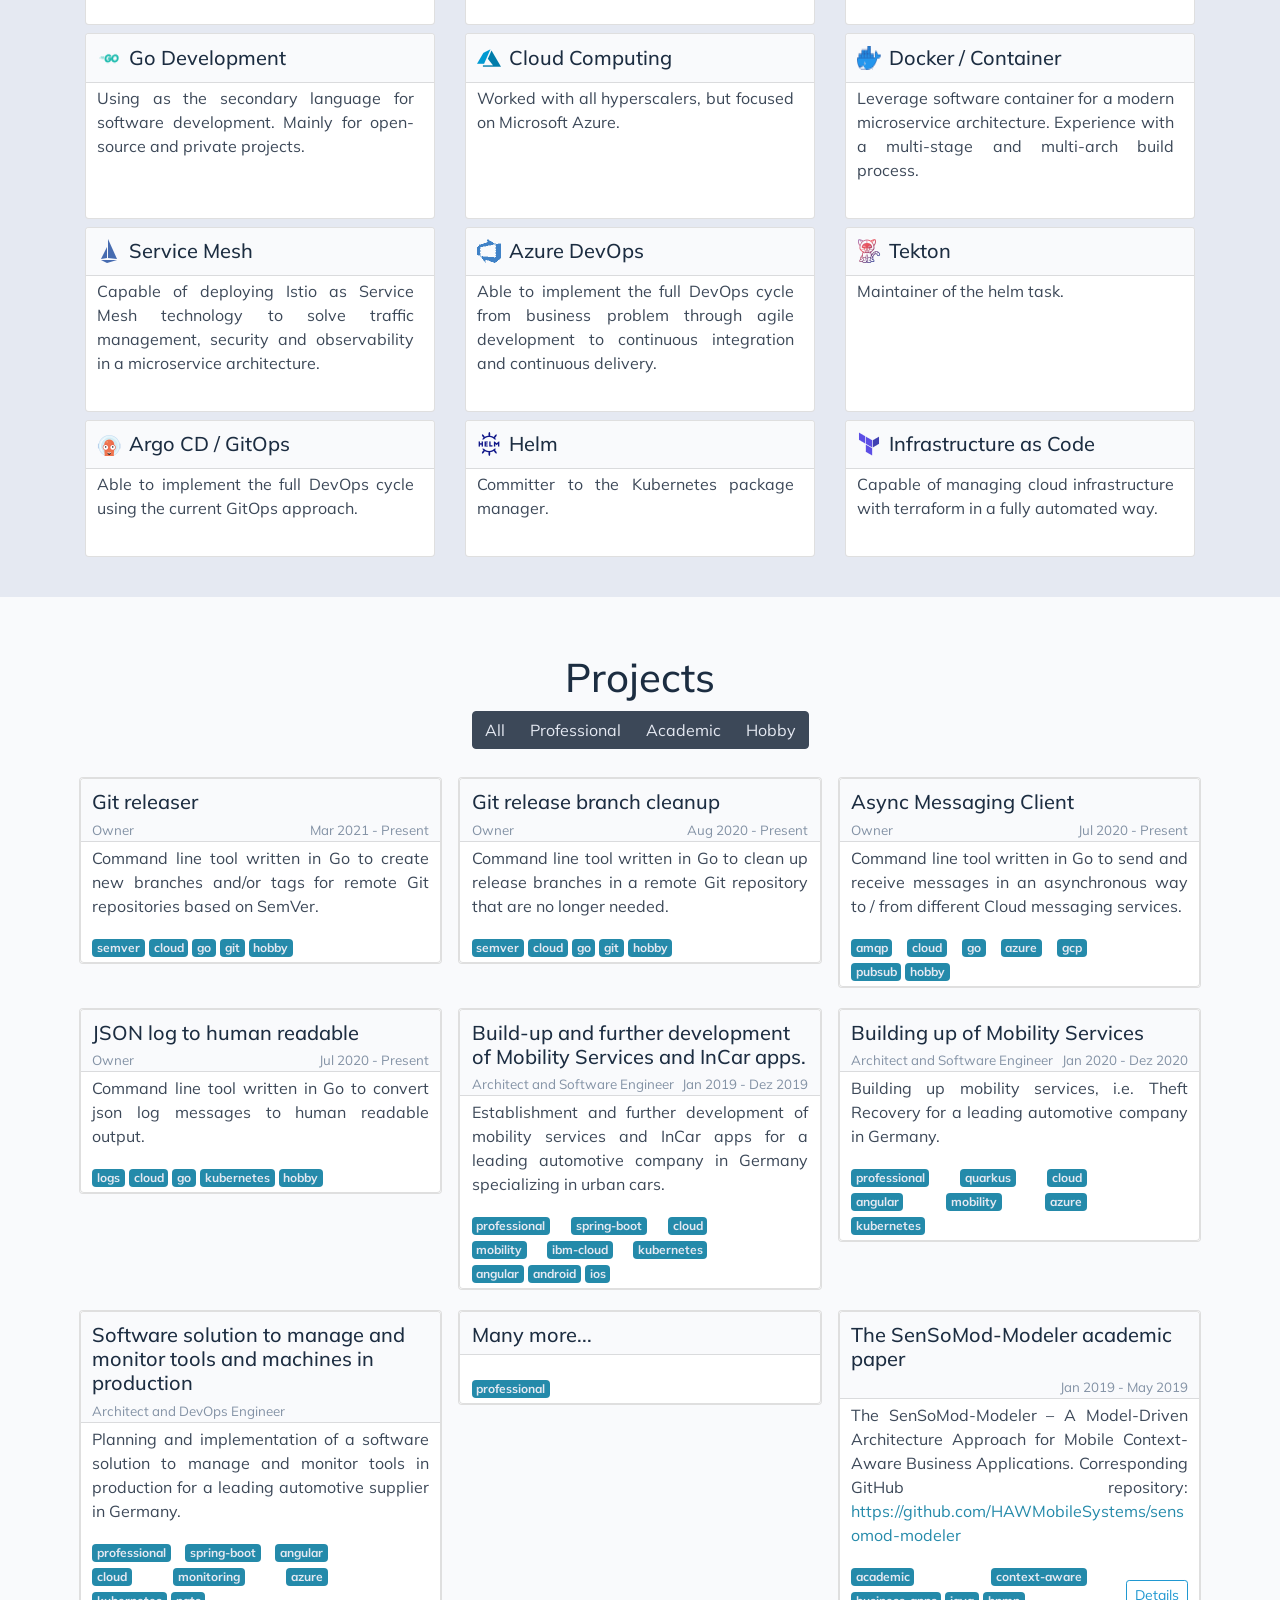
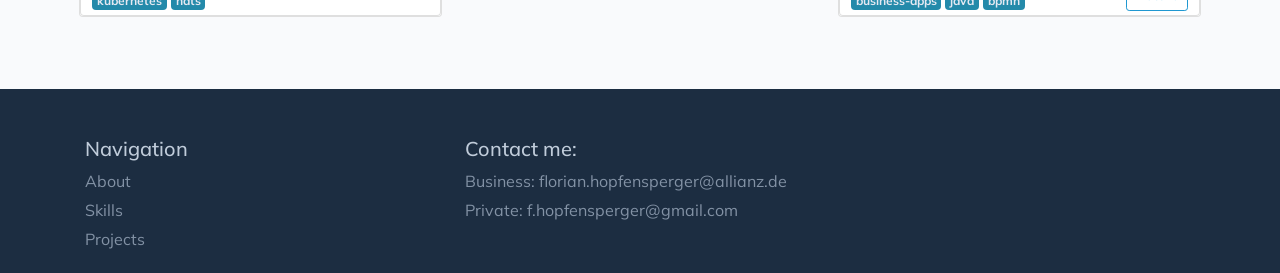
==== commit 9ab90be2: "rebuilding site Tue Jul 25 13:12:01 UTC 2023" ====
--- a/index.html
+++ b/index.html
@@ -1,4 +1,4 @@
-<!doctype html><html lang=en><head><meta name=generator content="Hugo 0.115.3"><title>Florian Hopfensperger</title><meta name=description content="Portfolio and personal blog of Florian Hopfensperger."><meta charset=utf-8><meta name=viewport content="width=device-width,initial-scale=1"><meta http-equiv=x-ua-compatible content="ie=edge"><link rel=stylesheet href=/application.45a5c976822bbb18695d6a4e0b0a54cc50b1e5934a15d3139ada0b1165781c4d.css integrity="sha256-RaXJdoIruxhpXWpOCwpUzFCx5ZNKFdMTmtoLEWV4HE0="><link rel=icon type=image/png href=/images/favicon_hu809d6f043c24e710c361e198c2f2d7cd_827_42x0_resize_box_3.png><meta property="og:title" content="Florian Hopfensperger"><meta property="og:type" content="website"><meta property="og:description" content="Portfolio and personal blog of Florian Hopfensperger."><meta property="og:image" content="/images/author/florian.png"><meta property="og:url" content="https://fhopfensperger.github.io"><meta name=twitter:card content="summary"><meta name=twitter:title content="Florian Hopfensperger"><meta name=twitter:description content><script type=application/javascript>var doNotTrack=!1;doNotTrack||(function(e,t,n,s,o,i,a){e.GoogleAnalyticsObject=o,e[o]=e[o]||function(){(e[o].q=e[o].q||[]).push(arguments)},e[o].l=1*new Date,i=t.createElement(n),a=t.getElementsByTagName(n)[0],i.async=1,i.src=s,a.parentNode.insertBefore(i,a)}(window,document,"script","https://www.google-analytics.com/analytics.js","ga"),ga("create","UA-186447817-1","auto"),ga("send","pageview"))</script></head><body data-spy=scroll data-target=#top-navbar data-offset=100><nav class="navbar navbar-expand-xl top-navbar initial-navbar" id=top-navbar><div class=container><a class=navbar-brand href=/><img src=/images/author/florian_hu9220950d0331fe7b7b884743f2165645_459878_42x0_resize_box_3.png id=logo alt=Logo>
+<!doctype html><html lang=en><head><meta name=generator content="Hugo 0.115.4"><title>Florian Hopfensperger</title><meta name=description content="Portfolio and personal blog of Florian Hopfensperger."><meta charset=utf-8><meta name=viewport content="width=device-width,initial-scale=1"><meta http-equiv=x-ua-compatible content="ie=edge"><link rel=stylesheet href=/application.45a5c976822bbb18695d6a4e0b0a54cc50b1e5934a15d3139ada0b1165781c4d.css integrity="sha256-RaXJdoIruxhpXWpOCwpUzFCx5ZNKFdMTmtoLEWV4HE0="><link rel=icon type=image/png href=/images/favicon_hu809d6f043c24e710c361e198c2f2d7cd_827_42x0_resize_box_3.png><meta property="og:title" content="Florian Hopfensperger"><meta property="og:type" content="website"><meta property="og:description" content="Portfolio and personal blog of Florian Hopfensperger."><meta property="og:image" content="/images/author/florian.png"><meta property="og:url" content="https://fhopfensperger.github.io"><meta name=twitter:card content="summary"><meta name=twitter:title content="Florian Hopfensperger"><meta name=twitter:description content><script type=application/javascript>var doNotTrack=!1;doNotTrack||(function(e,t,n,s,o,i,a){e.GoogleAnalyticsObject=o,e[o]=e[o]||function(){(e[o].q=e[o].q||[]).push(arguments)},e[o].l=1*new Date,i=t.createElement(n),a=t.getElementsByTagName(n)[0],i.async=1,i.src=s,a.parentNode.insertBefore(i,a)}(window,document,"script","https://www.google-analytics.com/analytics.js","ga"),ga("create","UA-186447817-1","auto"),ga("send","pageview"))</script></head><body data-spy=scroll data-target=#top-navbar data-offset=100><nav class="navbar navbar-expand-xl top-navbar initial-navbar" id=top-navbar><div class=container><a class=navbar-brand href=/><img src=/images/author/florian_hu9220950d0331fe7b7b884743f2165645_459878_42x0_resize_box_3.png id=logo alt=Logo>
 Florian Hopfensperger</a>
 <button class="navbar-toggler navbar-dark" id=navbar-toggler type=button data-toggle=collapse data-target=#top-nav-items aria-label=menu>
 <span class=navbar-toggler-icon></span></button><div class="collapse navbar-collapse dynamic-navbar" id=top-nav-items><ul class="navbar-nav ml-auto"><li class=nav-item><a class=nav-link href=#home>Home</a></li><li class=nav-item><a class=nav-link href=#about>About</a></li><li class=nav-item><a class=nav-link href=#skills>Skills</a></li><li class=nav-item><a class=nav-link href=#projects>Projects</a></li></ul></div></div><img src=/images/author/florian_hu9220950d0331fe7b7b884743f2165645_459878_42x0_resize_box_3.png class=d-none id=main-logo alt=Logo>
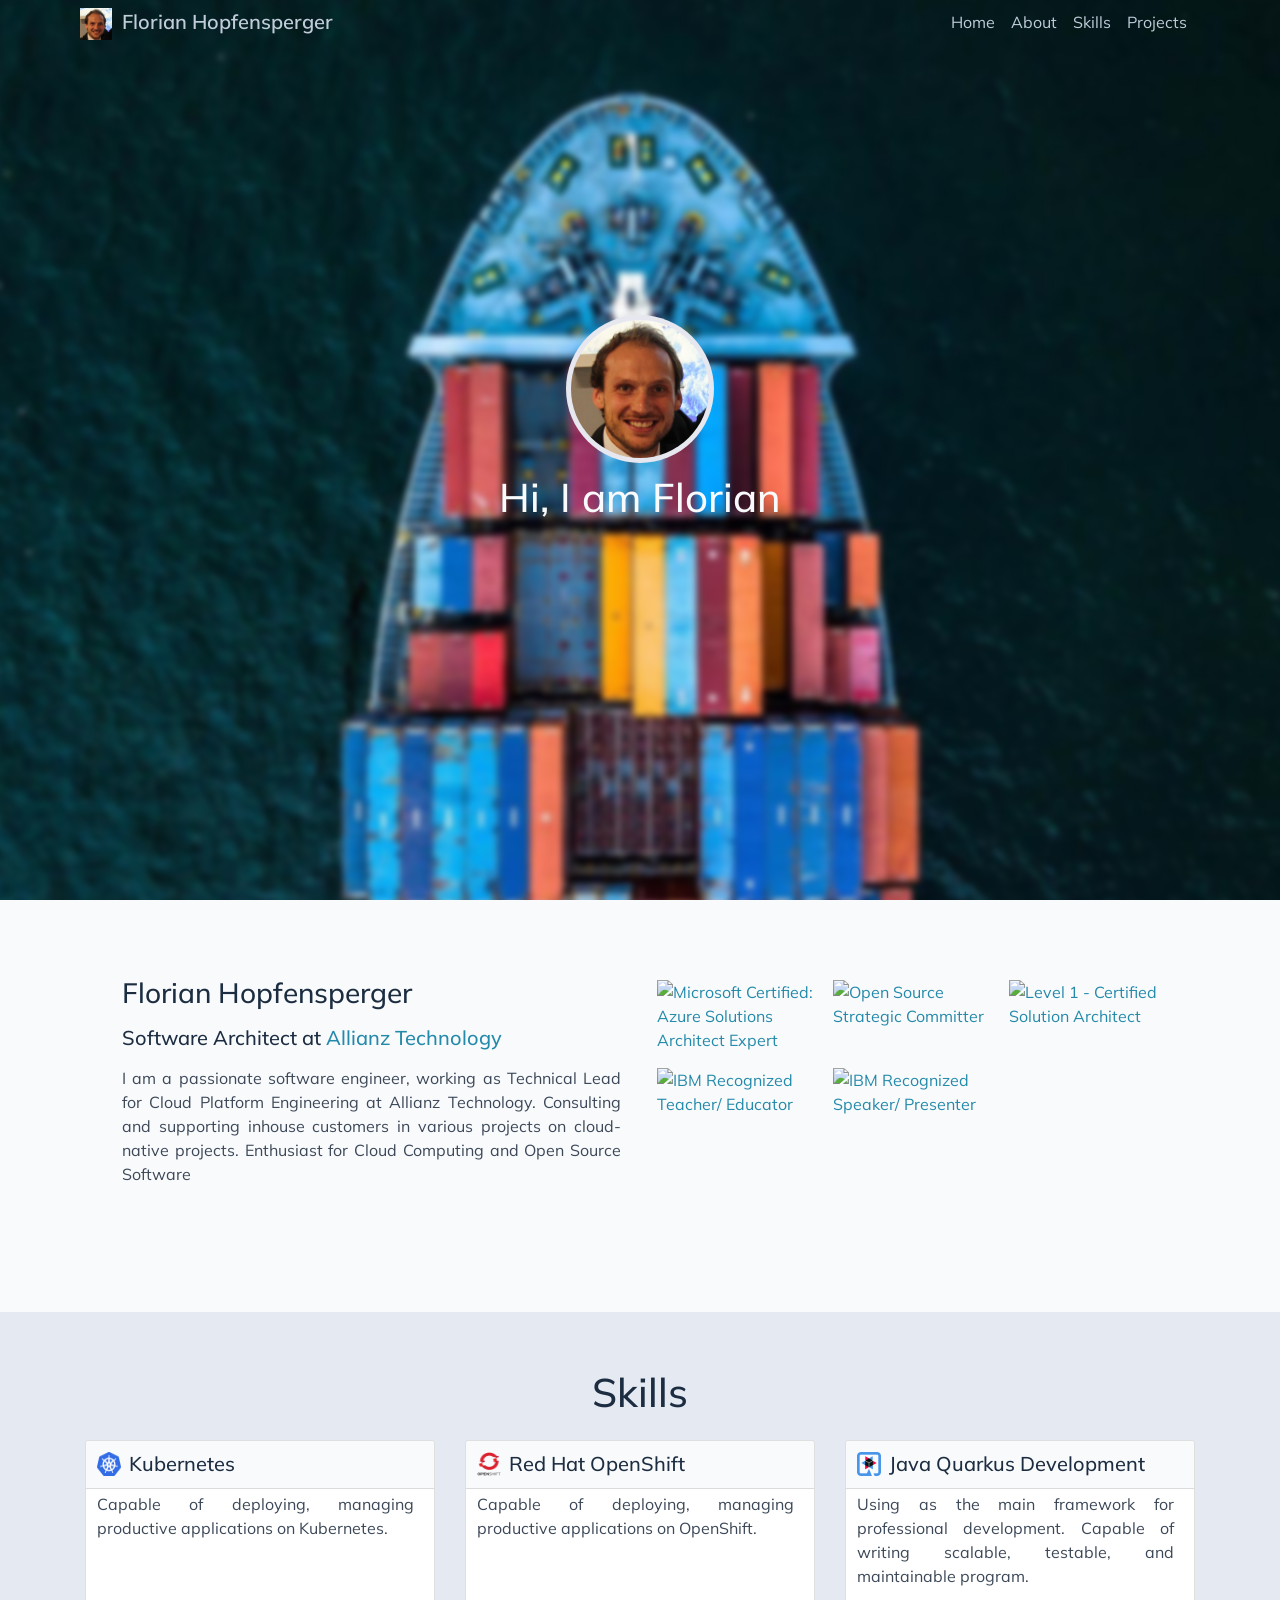
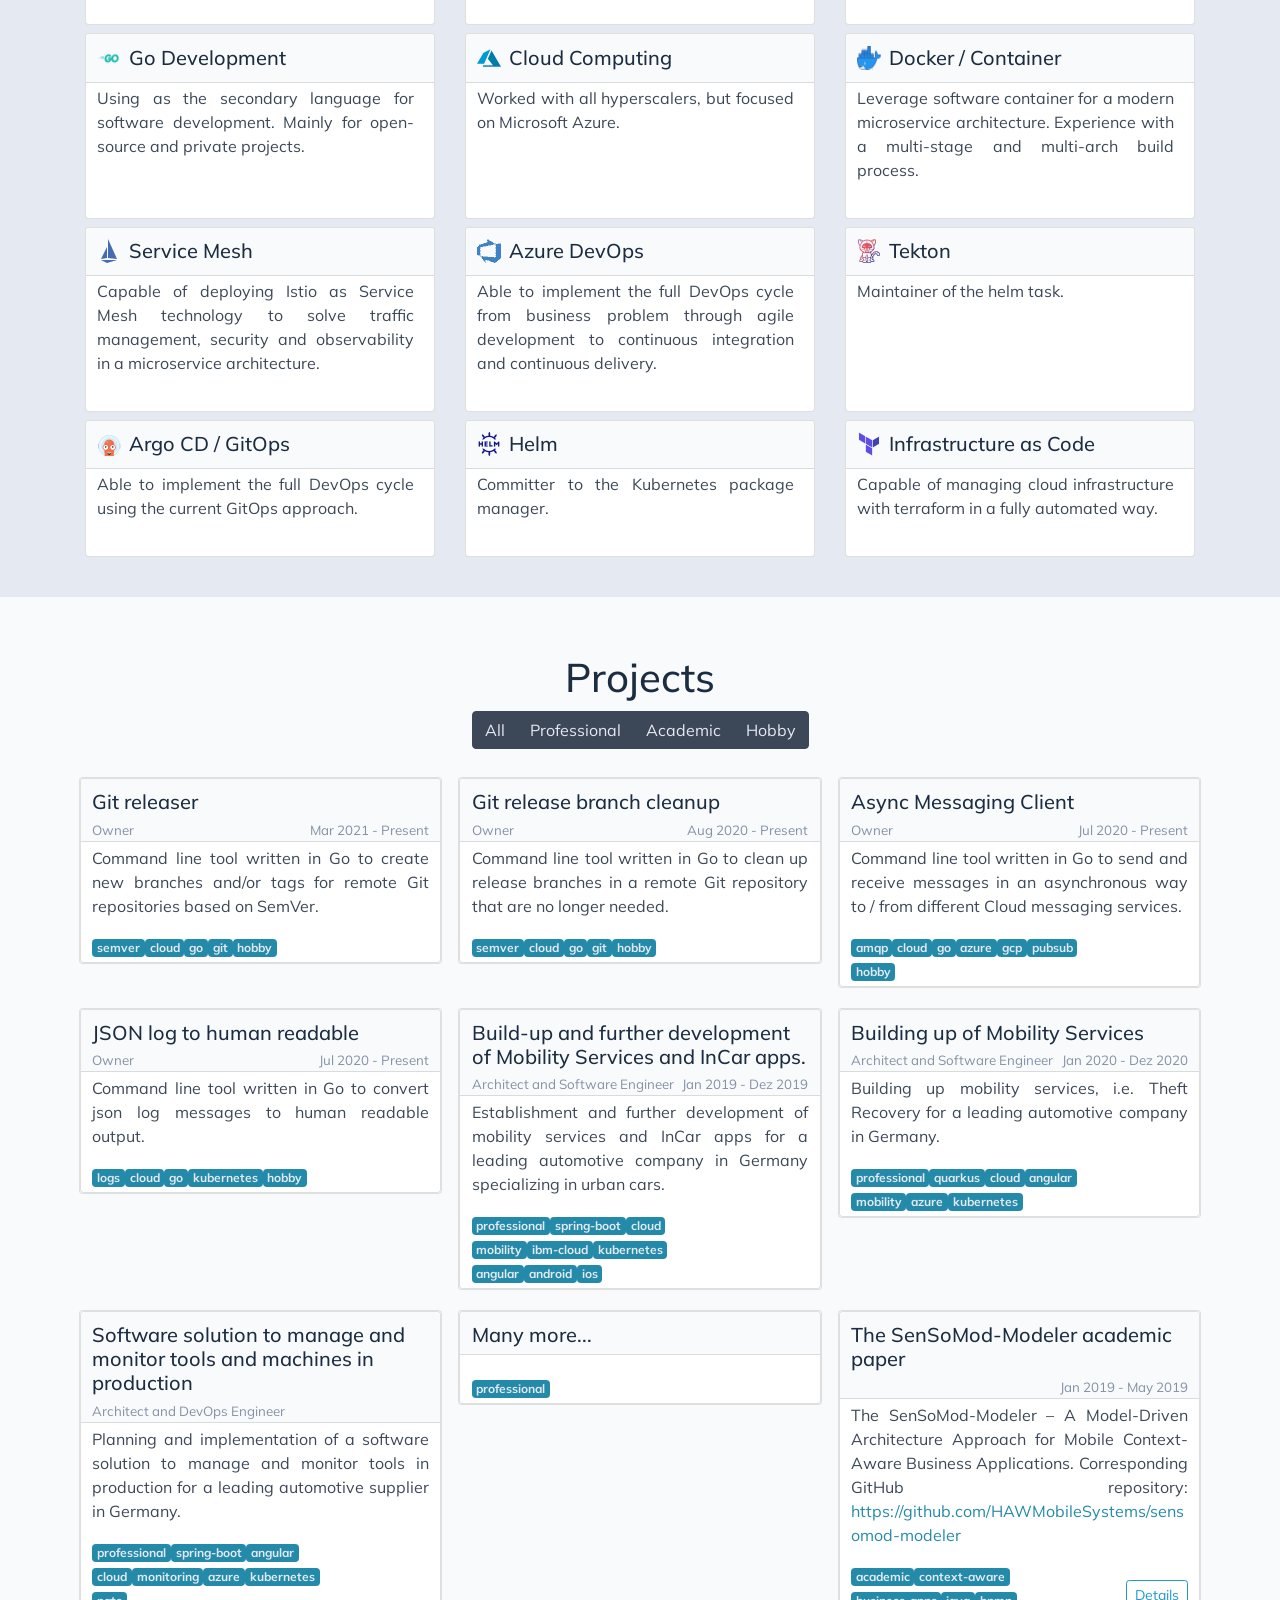
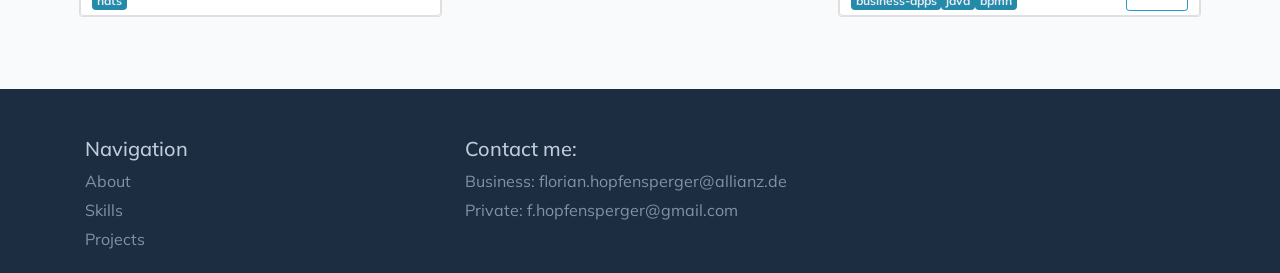
==== commit 9ced91bd: "rebuilding site Tue Jan 30 08:26:50 UTC 2024" ====
--- a/index.html
+++ b/index.html
@@ -1,66 +1,70 @@
-<!doctype html><html lang=en><head><meta name=generator content="Hugo 0.115.4"><title>Florian Hopfensperger</title><meta name=description content="Portfolio and personal blog of Florian Hopfensperger."><meta charset=utf-8><meta name=viewport content="width=device-width,initial-scale=1"><meta http-equiv=x-ua-compatible content="ie=edge"><link rel=stylesheet href=/application.45a5c976822bbb18695d6a4e0b0a54cc50b1e5934a15d3139ada0b1165781c4d.css integrity="sha256-RaXJdoIruxhpXWpOCwpUzFCx5ZNKFdMTmtoLEWV4HE0="><link rel=icon type=image/png href=/images/favicon_hu809d6f043c24e710c361e198c2f2d7cd_827_42x0_resize_box_3.png><meta property="og:title" content="Florian Hopfensperger"><meta property="og:type" content="website"><meta property="og:description" content="Portfolio and personal blog of Florian Hopfensperger."><meta property="og:image" content="/images/author/florian.png"><meta property="og:url" content="https://fhopfensperger.github.io"><meta name=twitter:card content="summary"><meta name=twitter:title content="Florian Hopfensperger"><meta name=twitter:description content><script type=application/javascript>var doNotTrack=!1;doNotTrack||(function(e,t,n,s,o,i,a){e.GoogleAnalyticsObject=o,e[o]=e[o]||function(){(e[o].q=e[o].q||[]).push(arguments)},e[o].l=1*new Date,i=t.createElement(n),a=t.getElementsByTagName(n)[0],i.async=1,i.src=s,a.parentNode.insertBefore(i,a)}(window,document,"script","https://www.google-analytics.com/analytics.js","ga"),ga("create","UA-186447817-1","auto"),ga("send","pageview"))</script></head><body data-spy=scroll data-target=#top-navbar data-offset=100><nav class="navbar navbar-expand-xl top-navbar initial-navbar" id=top-navbar><div class=container><a class=navbar-brand href=/><img src=/images/author/florian_hu9220950d0331fe7b7b884743f2165645_459878_42x0_resize_box_3.png id=logo alt=Logo>
+<!doctype html><html lang=en><head><meta name=generator content="Hugo 0.122.0"><title>Florian Hopfensperger</title>
+<meta name=description content="Portfolio and personal blog of Florian Hopfensperger."><meta charset=UTF-8><meta name=viewport content="width=device-width,initial-scale=1"><meta http-equiv=X-UA-Compatible content="ie=edge"><link rel=stylesheet href=/application.45a5c976822bbb18695d6a4e0b0a54cc50b1e5934a15d3139ada0b1165781c4d.css integrity="sha256-RaXJdoIruxhpXWpOCwpUzFCx5ZNKFdMTmtoLEWV4HE0="><link rel=icon type=image/png href=/images/favicon_hu809d6f043c24e710c361e198c2f2d7cd_827_42x0_resize_box_3.png><meta property="og:title" content="Florian Hopfensperger"><meta property="og:type" content="website"><meta property="og:description" content="Portfolio and personal blog of Florian Hopfensperger."><meta property="og:image" content="/images/author/florian.png"><meta property="og:url" content="https://fhopfensperger.github.io"><meta name=twitter:card content="summary"><meta name=twitter:title content="Florian Hopfensperger"><meta name=twitter:description content><script>var doNotTrack=!1;doNotTrack||(function(e,t,n,s,o,i,a){e.GoogleAnalyticsObject=o,e[o]=e[o]||function(){(e[o].q=e[o].q||[]).push(arguments)},e[o].l=1*new Date,i=t.createElement(n),a=t.getElementsByTagName(n)[0],i.async=1,i.src=s,a.parentNode.insertBefore(i,a)}(window,document,"script","https://www.google-analytics.com/analytics.js","ga"),ga("create","UA-186447817-1","auto"),ga("send","pageview"))</script></head><body data-spy=scroll data-target=#top-navbar data-offset=100><nav class="navbar navbar-expand-xl top-navbar initial-navbar" id=top-navbar><div class=container><a class=navbar-brand href=/><img src=/images/author/florian_hu9220950d0331fe7b7b884743f2165645_459878_42x0_resize_box_3.png id=logo alt=Logo>
 Florian Hopfensperger</a>
 <button class="navbar-toggler navbar-dark" id=navbar-toggler type=button data-toggle=collapse data-target=#top-nav-items aria-label=menu>
 <span class=navbar-toggler-icon></span></button><div class="collapse navbar-collapse dynamic-navbar" id=top-nav-items><ul class="navbar-nav ml-auto"><li class=nav-item><a class=nav-link href=#home>Home</a></li><li class=nav-item><a class=nav-link href=#about>About</a></li><li class=nav-item><a class=nav-link href=#skills>Skills</a></li><li class=nav-item><a class=nav-link href=#projects>Projects</a></li></ul></div></div><img src=/images/author/florian_hu9220950d0331fe7b7b884743f2165645_459878_42x0_resize_box_3.png class=d-none id=main-logo alt=Logo>
 <img src=/images/author/florian_hu9220950d0331fe7b7b884743f2165645_459878_42x0_resize_box_3.png class=d-none id=inverted-logo alt="Inverted Logo"></nav><div class="container-fluid home" id=home><style>#homePageBackgroundImageDivStyled{background-image:url(/images/background_hu13b77a4bdc14b22b73692868b869561b_202737_500x0_resize_q75_box.jpg)}@media(min-width:500px) and (max-width:800px){#homePageBackgroundImageDivStyled{background-image:url(/images/background_hu13b77a4bdc14b22b73692868b869561b_202737_800x0_resize_q75_box.jpg)}}@media(min-width:801px) and (max-width:1200px){#homePageBackgroundImageDivStyled{background-image:url(/images/background_hu13b77a4bdc14b22b73692868b869561b_202737_1200x0_resize_q75_box.jpg)}}@media(min-width:1201px) and (max-width:1500px){#homePageBackgroundImageDivStyled{background-image:url(/images/background_hu13b77a4bdc14b22b73692868b869561b_202737_1500x0_resize_q75_box.jpg)}}@media(min-width:1501px){#homePageBackgroundImageDivStyled{background-image:url(/images/background.jpg)}}</style><span class=on-the-fly-behavior></span><div id=homePageBackgroundImageDivStyled class="background container-fluid"></div><div class="container content text-center"><img src=/images/author/florian_hu9220950d0331fe7b7b884743f2165645_459878_148x148_fit_box_3.png class="rounded-circle mx-auto d-block img-fluid" alt="Author Image"><h1 class=greeting>Hi, I am Florian</h1><div class=typing-carousel><span id=ityped class=ityped></span>
 <span class=ityped-cursor></span></div><ul id=typing-carousel-data><li>I am an Application Architect</li><li>I am a Software Engineer</li><li>I am a DevOps enthusiast</li><li>I love Cloud native projects</li><li>I work for Allianz Technology</li></ul><a href=#about class=arrow-center aria-label="Read More - Florian"><i class="arrow bounce fa fa-chevron-down"></i></a></div></div><div class="container-fluid section-holder d-flex bg-white"><div class="container anchor p-lg-5 about-section" id=about><div class="row pt-sm-2 pt-md-4 align-self-center"><div class=col-sm-6><h3 class=p-1>Florian Hopfensperger</h3><h5 class=p-1>Software Architect
 at <a href=https://careers.allianz.com/go/Allianz-Technology/5123701/ title="Allianz Technology" target=_blank rel=noopener>Allianz Technology</a></h5><p class="p-1 text-justify">I am a passionate software engineer, working as Technical Lead for Cloud Platform Engineering at Allianz Technology. Consulting and supporting inhouse customers in various projects on cloud-native projects. Enthusiast for Cloud Computing and Open Source Software</p><div class="text-container ml-auto"><ul class="social-link d-flex"><li><a href=mailto:f.hopfensperger@gmail.com title=Email target=_blank rel=noopener><i class="fas fa-envelope"></i></a></li><li><a href=https://www.github.com/fhopfensperger title=Github target=_blank rel=noopener><i class="fab fa-github"></i></a></li><li><a href=https://www.linkedin.com/in/florian-hopfensperger title=LinkedIn target=_blank rel=noopener><i class="fab fa-linkedin"></i></a></li><li><a href=https://twitter.com/FHopfensperger title=Twitter target=_blank rel=noopener><i class="fab fa-twitter"></i></a></li></ul></div></div><div class="col-sm-6 pt-5 pl-md-4 pl-sm-3 pt-sm-0"><div class=row><div class="col-6 col-lg-4 p-2"><div><a href=https://www.credly.com/badges/97421a97-d2cc-4c74-8c04-e502266dbaf3 target=_blank rel="noopener noreferrer"><img src=https://images.credly.com/size/680x680/images/649069f9-27f1-4d2b-92bc-c674bc67bd02/azure-solutions-architect-expert-600x600.png alt="Microsoft Certified: Azure Solutions Architect Expert"></a></div></div><div class="col-6 col-lg-4 p-2"><div><a href=https://www.credly.com/badges/e73c04ee-27dc-473a-9ba0-d66ee4047f0c target=_blank rel="noopener noreferrer"><img src=https://images.credly.com/size/680x680/images/b6df1cbb-2ade-464c-9924-7ffb3fec3f6c/Open-Source-Strategic-Committer.png alt="Open Source Strategic Committer"></a></div></div><div class="col-6 col-lg-4 p-2"><div><a href=https://www.credly.com/badges/9e2ad60b-ef7d-444f-9a70-64c4de024b24 target=_blank rel="noopener noreferrer"><img src=https://images.credly.com/size/680x680/images/5f0b34f7-d488-4e8c-8a1d-e87e3adfcefe/badge-openca-certified.png alt="Level 1 - Certified Solution Architect"></a></div></div><div class="col-6 col-lg-4 p-2"><div><a href=https://www.credly.com/badges/0ed3f7a0-f034-451d-8372-b0cd873888a9 target=_blank rel="noopener noreferrer"><img src=https://images.credly.com/size/680x680/images/12da05ff-0adb-4cf4-b1f2-3fcf15ef5188/Educator.png alt="IBM Recognized Teacher/ Educator"></a></div></div><div class="col-6 col-lg-4 p-2"><div><a href=https://www.credly.com/badges/0fd40ada-2f28-4ca8-add1-2e1ce243d0f4 target=_blank rel="noopener noreferrer"><img src=https://images.credly.com/size/680x680/images/aad8d8bc-1cdf-4e79-b1e0-1595aeab251b/Speaker-presenter.png alt="IBM Recognized Speaker/ Presenter"></a></div></div></div></div></div></div></div><div class="container-fluid section-holder d-flex bg-dimmed"><div class="container-fluid anchor pb-5 skills-section"><h1 class=text-center><span id=skills></span>Skills</h1><div class="container d-flex-block"><div class=row id=primary-skills><div class="col-xs-12 col-sm-6 col-lg-4 pt-2"><a class=skill-card-link href=https://kubernetes.io/ title=Kubernetes target=_blank rel=noopener><div class=card><div class="card-head d-flex"><img class=card-img-xs src=/images/sections/skills/kubernetes_hua3e9a1b19c1572e2f049d77a47832d4b_241197_24x24_fit_box_3.png alt=Kubernetes><h5 class=card-title>Kubernetes</h5></div><div class=card-body><p class=card-text>Capable of deploying, managing productive applications on Kubernetes.</p></div></div></a></div><div class="col-xs-12 col-sm-6 col-lg-4 pt-2"><a class=skill-card-link><div class=card><div class="card-head d-flex"><img class=card-img-xs src=/images/sections/skills/openshift_huded9555ef674979e676639c2bc175c33_68363_24x24_fit_box_3.png alt="Red Hat OpenShift"><h5 class=card-title>Red Hat OpenShift</h5></div><div class=card-body><p class=card-text>Capable of deploying, managing productive applications on OpenShift.</p></div></div></a></div><div class="col-xs-12 col-sm-6 col-lg-4 pt-2"><a class=skill-card-link href=https://quarkus.io title="Java Quarkus Development" target=_blank rel=noopener><div class=card><div class="card-head d-flex"><img class=card-img-xs src=/images/sections/skills/quarkus_hu7ab0bfb7ff70abf00851518ccc0b8886_31710_24x24_fit_box_3.png alt="Java Quarkus Development"><h5 class=card-title>Java Quarkus Development</h5></div><div class=card-body><p class=card-text>Using as the main framework for professional development. Capable of writing scalable, testable, and maintainable program.</p></div></div></a></div><div class="col-xs-12 col-sm-6 col-lg-4 pt-2"><a class=skill-card-link href=https://golang.org title="Go Development" target=_blank rel=noopener><div class=card><div class="card-head d-flex"><img class=card-img-xs src=/images/sections/skills/go_hue4d750b86639bc097ae544131de4926d_6734_24x24_fit_box_3.png alt="Go Development"><h5 class=card-title>Go Development</h5></div><div class=card-body><p class=card-text>Using as the secondary language for software development. Mainly for open-source and private projects.</p></div></div></a></div><div class="col-xs-12 col-sm-6 col-lg-4 pt-2"><a class=skill-card-link><div class=card><div class="card-head d-flex"><img class=card-img-xs src=/images/sections/skills/azure_hueb735d1ce21ca46cfa6c1f95e22620f6_12687_24x24_fit_box_3.png alt="Cloud Computing"><h5 class=card-title>Cloud Computing</h5></div><div class=card-body><p class=card-text>Worked with all hyperscalers, but focused on Microsoft Azure.</p></div></div></a></div><div class="col-xs-12 col-sm-6 col-lg-4 pt-2"><a class=skill-card-link href=https://www.docker.com title="Docker / Container" target=_blank rel=noopener><div class=card><div class="card-head d-flex"><img class=card-img-xs src=/images/sections/skills/docker_hu12b777a34825282f4240c9a36e8dc3db_90045_24x24_fit_box_3.png alt="Docker / Container"><h5 class=card-title>Docker / Container</h5></div><div class=card-body><p class=card-text>Leverage software container for a modern microservice architecture. Experience with a multi-stage and multi-arch build process.</p></div></div></a></div><div class="col-xs-12 col-sm-6 col-lg-4 pt-2"><a class=skill-card-link href=https://istio.io title="Service Mesh" target=_blank rel=noopener><div class=card><div class="card-head d-flex"><img class=card-img-xs src=/images/sections/skills/istio_hu0a8e6b1d394033c65bfcde3865fa1db8_2399_24x24_fit_box_3.png alt="Service Mesh"><h5 class=card-title>Service Mesh</h5></div><div class=card-body><p class=card-text>Capable of deploying Istio as Service Mesh technology to solve traffic management, security and observability in a microservice architecture.</p></div></div></a></div><div class="col-xs-12 col-sm-6 col-lg-4 pt-2"><a class=skill-card-link><div class=card><div class="card-head d-flex"><img class=card-img-xs src=/images/sections/skills/azure-devops_huf345b567693fce4f93ad0e229e376c7e_15728_24x24_fit_box_3.png alt="Azure DevOps"><h5 class=card-title>Azure DevOps</h5></div><div class=card-body><p class=card-text>Able to implement the full DevOps cycle from business problem through agile development to continuous integration and continuous delivery.</p></div></div></a></div><div class="col-xs-12 col-sm-6 col-lg-4 pt-2"><a class=skill-card-link href=https://tekton.dev title=Tekton target=_blank rel=noopener><div class=card><div class="card-head d-flex"><img class=card-img-xs src=/images/sections/skills/tekton_hua2289493397fd6d00dcd3286c376aa6e_65921_24x24_fit_box_3.png alt=Tekton><h5 class=card-title>Tekton</h5></div><div class=card-body><p class=card-text>Maintainer of the helm task.</p></div></div></a></div><div class="col-xs-12 col-sm-6 col-lg-4 pt-2"><a class=skill-card-link href=https://argoproj.github.io title="Argo CD / GitOps" target=_blank rel=noopener><div class=card><div class="card-head d-flex"><img class=card-img-xs src=/images/sections/skills/argocd_hu3d2b0b0868981a11a85585f9e2bac67c_27971_24x24_fit_box_3.png alt="Argo CD / GitOps"><h5 class=card-title>Argo CD / GitOps</h5></div><div class=card-body><p class=card-text>Able to implement the full DevOps cycle using the current GitOps approach.</p></div></div></a></div><div class="col-xs-12 col-sm-6 col-lg-4 pt-2"><a class=skill-card-link href=https://helm.sh title=Helm target=_blank rel=noopener><div class=card><div class="card-head d-flex"><img class=card-img-xs src=/images/sections/skills/helm_hu11d7abe0b177c9557ec190e5e14f3bbd_8810_24x24_fit_box_3.png alt=Helm><h5 class=card-title>Helm</h5></div><div class=card-body><p class=card-text>Committer to the Kubernetes package manager.</p></div></div></a></div><div class="col-xs-12 col-sm-6 col-lg-4 pt-2"><a class=skill-card-link href=https://www.terraform.io title="Infrastructure as Code" target=_blank rel=noopener><div class=card><div class="card-head d-flex"><img class=card-img-xs src=/images/sections/skills/terraform_hu4f284e1b24e734506d1dc1d4bd6503a0_5551_24x24_fit_box_3.png alt="Infrastructure as Code"><h5 class=card-title>Infrastructure as Code</h5></div><div class=card-body><p class=card-text>Capable of managing cloud infrastructure with terraform in a fully automated way.</p></div></div></a></div></div></div></div></div><div class="container-fluid section-holder d-flex bg-white"><div class="container-fluid anchor pb-5 projects-section" id=projects><h1 class=text-center><span id=projects></span>Projects</h1><div class="container ml-auto text-center"><div class="btn-group flex-wrap" role=group id=project-filter-buttons><button type=button class="btn btn-dark project-filtr-control" data-filter=all>
-All</button>
+All
+</button>
 <button type=button class="btn btn-dark project-filtr-control" data-filter=professional>
-Professional</button>
+Professional
+</button>
 <button type=button class="btn btn-dark project-filtr-control" data-filter=academic>
-Academic</button>
+Academic
+</button>
 <button type=button class="btn btn-dark project-filtr-control" data-filter=hobby>
 Hobby</button></div></div><div class="container filtr-projects"><div class=row id=project-card-holder><div class="col-sm-12 col-md-6 col-lg-4 p-2 filtr-item" data-category='all, semver,cloud,go,git,hobby'><div class="card mt-1"><div class=card><a class=card-header href=https://github.com/fhopfensperger/git-releaser target=_blank rel=noopener><div><div class=d-flex><h5 class="card-title mb-0">Git releaser</h5></div><div class=sub-title><span>Owner</span>
-<span>Mar 2021 - Present</span></div></div></a><div class="card-body text-justify pt-1 pb-1"><p>Command line tool written in Go to create new branches and/or tags for remote Git repositories based on SemVer.</p><div class=project-card-footer><div class=project-tags-holder><span class="badge btn-info">semver</span>
-<span class="badge btn-info">cloud</span>
-<span class="badge btn-info">go</span>
-<span class="badge btn-info">git</span>
-<span class="badge btn-info">hobby</span></div><div class=project-btn-holder><a class="github-button project-btn d-none" href=https://github.com/fhopfensperger/git-releaser data-icon=octicon-standard data-show-count=true aria-label="Star Git releaser">Star</a></div></div></div></div></div></div><div class="col-sm-12 col-md-6 col-lg-4 p-2 filtr-item" data-category='all, semver,cloud,go,git,hobby'><div class="card mt-1"><div class=card><a class=card-header href=https://github.com/fhopfensperger/git-remote-cleanup target=_blank rel=noopener><div><div class=d-flex><h5 class="card-title mb-0">Git release branch cleanup</h5></div><div class=sub-title><span>Owner</span>
-<span>Aug 2020 - Present</span></div></div></a><div class="card-body text-justify pt-1 pb-1"><p>Command line tool written in Go to clean up release branches in a remote Git repository that are no longer needed.</p><div class=project-card-footer><div class=project-tags-holder><span class="badge btn-info">semver</span>
-<span class="badge btn-info">cloud</span>
-<span class="badge btn-info">go</span>
-<span class="badge btn-info">git</span>
-<span class="badge btn-info">hobby</span></div><div class=project-btn-holder><a class="github-button project-btn d-none" href=https://github.com/fhopfensperger/git-remote-cleanup data-icon=octicon-standard data-show-count=true aria-label="Star Git release branch cleanup">Star</a></div></div></div></div></div></div><div class="col-sm-12 col-md-6 col-lg-4 p-2 filtr-item" data-category='all, amqp,cloud,go,azure,gcp,pubsub,hobby'><div class="card mt-1"><div class=card><a class=card-header href=https://github.com/fhopfensperger/async-messaging-client target=_blank rel=noopener><div><div class=d-flex><h5 class="card-title mb-0">Async Messaging Client</h5></div><div class=sub-title><span>Owner</span>
-<span>Jul 2020 - Present</span></div></div></a><div class="card-body text-justify pt-1 pb-1"><p>Command line tool written in Go to send and receive messages in an asynchronous way to / from different Cloud messaging services.</p><div class=project-card-footer><div class=project-tags-holder><span class="badge btn-info">amqp</span>
-<span class="badge btn-info">cloud</span>
-<span class="badge btn-info">go</span>
-<span class="badge btn-info">azure</span>
-<span class="badge btn-info">gcp</span>
-<span class="badge btn-info">pubsub</span>
-<span class="badge btn-info">hobby</span></div><div class=project-btn-holder><a class="github-button project-btn d-none" href=https://github.com/fhopfensperger/async-messaging-client data-icon=octicon-standard data-show-count=true aria-label="Star Async Messaging Client">Star</a></div></div></div></div></div></div><div class="col-sm-12 col-md-6 col-lg-4 p-2 filtr-item" data-category='all, logs,cloud,go,kubernetes,hobby'><div class="card mt-1"><div class=card><a class=card-header href=https://github.com/fhopfensperger/json-log-to-human-readable target=_blank rel=noopener><div><div class=d-flex><h5 class="card-title mb-0">JSON log to human readable</h5></div><div class=sub-title><span>Owner</span>
-<span>Jul 2020 - Present</span></div></div></a><div class="card-body text-justify pt-1 pb-1"><p>Command line tool written in Go to convert json log messages to human readable output.</p><div class=project-card-footer><div class=project-tags-holder><span class="badge btn-info">logs</span>
-<span class="badge btn-info">cloud</span>
-<span class="badge btn-info">go</span>
-<span class="badge btn-info">kubernetes</span>
-<span class="badge btn-info">hobby</span></div><div class=project-btn-holder><a class="github-button project-btn d-none" href=https://github.com/fhopfensperger/json-log-to-human-readable data-icon=octicon-standard data-show-count=true aria-label="Star JSON log to human readable">Star</a></div></div></div></div></div></div><div class="col-sm-12 col-md-6 col-lg-4 p-2 filtr-item" data-category='all, professional,spring-boot,cloud,mobility,ibm-cloud,kubernetes,angular,android,ios'><div class="card mt-1"><div class=card><a class=card-header href=javascript:void(0)><div><div class=d-flex><h5 class="card-title mb-0">Build-up and further development of Mobility Services and InCar apps.</h5></div><div class=sub-title><span>Architect and Software Engineer</span>
-<span>Jan 2019 - Dez 2019</span></div></div></a><div class="card-body text-justify pt-1 pb-1"><p>Establishment and further development of mobility services and InCar apps for a leading automotive company in Germany specializing in urban cars.</p><div class=project-card-footer><div class=project-tags-holder><span class="badge btn-info">professional</span>
-<span class="badge btn-info">spring-boot</span>
-<span class="badge btn-info">cloud</span>
-<span class="badge btn-info">mobility</span>
-<span class="badge btn-info">ibm-cloud</span>
-<span class="badge btn-info">kubernetes</span>
-<span class="badge btn-info">angular</span>
-<span class="badge btn-info">android</span>
-<span class="badge btn-info">ios</span></div><div class=project-btn-holder></div></div></div></div></div></div><div class="col-sm-12 col-md-6 col-lg-4 p-2 filtr-item" data-category='all, professional,quarkus,cloud,angular,mobility,azure,kubernetes'><div class="card mt-1"><div class=card><a class=card-header href=javascript:void(0)><div><div class=d-flex><h5 class="card-title mb-0">Building up of Mobility Services</h5></div><div class=sub-title><span>Architect and Software Engineer</span>
-<span>Jan 2020 - Dez 2020</span></div></div></a><div class="card-body text-justify pt-1 pb-1"><p>Building up mobility services, i.e. Theft Recovery for a leading automotive company in Germany.</p><div class=project-card-footer><div class=project-tags-holder><span class="badge btn-info">professional</span>
-<span class="badge btn-info">quarkus</span>
-<span class="badge btn-info">cloud</span>
-<span class="badge btn-info">angular</span>
-<span class="badge btn-info">mobility</span>
-<span class="badge btn-info">azure</span>
-<span class="badge btn-info">kubernetes</span></div><div class=project-btn-holder></div></div></div></div></div></div><div class="col-sm-12 col-md-6 col-lg-4 p-2 filtr-item" data-category='all, professional,spring-boot,angular,cloud,monitoring,azure,kubernetes,nats'><div class="card mt-1"><div class=card><a class=card-header href=javascript:void(0)><div><div class=d-flex><h5 class="card-title mb-0">Software solution to manage and monitor tools and machines in production</h5></div><div class=sub-title><span>Architect and DevOps Engineer</span>
-<span></span></div></div></a><div class="card-body text-justify pt-1 pb-1"><p>Planning and implementation of a software solution to manage and monitor tools in production for a leading automotive supplier in Germany.</p><div class=project-card-footer><div class=project-tags-holder><span class="badge btn-info">professional</span>
-<span class="badge btn-info">spring-boot</span>
-<span class="badge btn-info">angular</span>
-<span class="badge btn-info">cloud</span>
-<span class="badge btn-info">monitoring</span>
-<span class="badge btn-info">azure</span>
-<span class="badge btn-info">kubernetes</span>
-<span class="badge btn-info">nats</span></div><div class=project-btn-holder></div></div></div></div></div></div><div class="col-sm-12 col-md-6 col-lg-4 p-2 filtr-item" data-category='all, professional'><div class="card mt-1"><div class=card><a class=card-header href=javascript:void(0)><div><div class=d-flex><h5 class="card-title mb-0">Many more...</h5></div><div class=sub-title><span></span>
+<span>Mar 2021 - Present</span></div></div></a><div class="card-body text-justify pt-1 pb-1"><p>Command line tool written in Go to create new branches and/or tags for remote Git repositories based on SemVer.</p><div class=project-card-footer><div class=project-tags-holder><span class="badge btn-info">semver
+</span><span class="badge btn-info">cloud
+</span><span class="badge btn-info">go
+</span><span class="badge btn-info">git
+</span><span class="badge btn-info">hobby</span></div><div class=project-btn-holder><a class="github-button project-btn d-none" href=https://github.com/fhopfensperger/git-releaser data-icon=octicon-standard data-show-count=true aria-label="Star Git releaser">Star</a></div></div></div></div></div></div><div class="col-sm-12 col-md-6 col-lg-4 p-2 filtr-item" data-category='all, semver,cloud,go,git,hobby'><div class="card mt-1"><div class=card><a class=card-header href=https://github.com/fhopfensperger/git-remote-cleanup target=_blank rel=noopener><div><div class=d-flex><h5 class="card-title mb-0">Git release branch cleanup</h5></div><div class=sub-title><span>Owner</span>
+<span>Aug 2020 - Present</span></div></div></a><div class="card-body text-justify pt-1 pb-1"><p>Command line tool written in Go to clean up release branches in a remote Git repository that are no longer needed.</p><div class=project-card-footer><div class=project-tags-holder><span class="badge btn-info">semver
+</span><span class="badge btn-info">cloud
+</span><span class="badge btn-info">go
+</span><span class="badge btn-info">git
+</span><span class="badge btn-info">hobby</span></div><div class=project-btn-holder><a class="github-button project-btn d-none" href=https://github.com/fhopfensperger/git-remote-cleanup data-icon=octicon-standard data-show-count=true aria-label="Star Git release branch cleanup">Star</a></div></div></div></div></div></div><div class="col-sm-12 col-md-6 col-lg-4 p-2 filtr-item" data-category='all, amqp,cloud,go,azure,gcp,pubsub,hobby'><div class="card mt-1"><div class=card><a class=card-header href=https://github.com/fhopfensperger/async-messaging-client target=_blank rel=noopener><div><div class=d-flex><h5 class="card-title mb-0">Async Messaging Client</h5></div><div class=sub-title><span>Owner</span>
+<span>Jul 2020 - Present</span></div></div></a><div class="card-body text-justify pt-1 pb-1"><p>Command line tool written in Go to send and receive messages in an asynchronous way to / from different Cloud messaging services.</p><div class=project-card-footer><div class=project-tags-holder><span class="badge btn-info">amqp
+</span><span class="badge btn-info">cloud
+</span><span class="badge btn-info">go
+</span><span class="badge btn-info">azure
+</span><span class="badge btn-info">gcp
+</span><span class="badge btn-info">pubsub
+</span><span class="badge btn-info">hobby</span></div><div class=project-btn-holder><a class="github-button project-btn d-none" href=https://github.com/fhopfensperger/async-messaging-client data-icon=octicon-standard data-show-count=true aria-label="Star Async Messaging Client">Star</a></div></div></div></div></div></div><div class="col-sm-12 col-md-6 col-lg-4 p-2 filtr-item" data-category='all, logs,cloud,go,kubernetes,hobby'><div class="card mt-1"><div class=card><a class=card-header href=https://github.com/fhopfensperger/json-log-to-human-readable target=_blank rel=noopener><div><div class=d-flex><h5 class="card-title mb-0">JSON log to human readable</h5></div><div class=sub-title><span>Owner</span>
+<span>Jul 2020 - Present</span></div></div></a><div class="card-body text-justify pt-1 pb-1"><p>Command line tool written in Go to convert json log messages to human readable output.</p><div class=project-card-footer><div class=project-tags-holder><span class="badge btn-info">logs
+</span><span class="badge btn-info">cloud
+</span><span class="badge btn-info">go
+</span><span class="badge btn-info">kubernetes
+</span><span class="badge btn-info">hobby</span></div><div class=project-btn-holder><a class="github-button project-btn d-none" href=https://github.com/fhopfensperger/json-log-to-human-readable data-icon=octicon-standard data-show-count=true aria-label="Star JSON log to human readable">Star</a></div></div></div></div></div></div><div class="col-sm-12 col-md-6 col-lg-4 p-2 filtr-item" data-category='all, professional,spring-boot,cloud,mobility,ibm-cloud,kubernetes,angular,android,ios'><div class="card mt-1"><div class=card><a class=card-header href=javascript:void(0)><div><div class=d-flex><h5 class="card-title mb-0">Build-up and further development of Mobility Services and InCar apps.</h5></div><div class=sub-title><span>Architect and Software Engineer</span>
+<span>Jan 2019 - Dez 2019</span></div></div></a><div class="card-body text-justify pt-1 pb-1"><p>Establishment and further development of mobility services and InCar apps for a leading automotive company in Germany specializing in urban cars.</p><div class=project-card-footer><div class=project-tags-holder><span class="badge btn-info">professional
+</span><span class="badge btn-info">spring-boot
+</span><span class="badge btn-info">cloud
+</span><span class="badge btn-info">mobility
+</span><span class="badge btn-info">ibm-cloud
+</span><span class="badge btn-info">kubernetes
+</span><span class="badge btn-info">angular
+</span><span class="badge btn-info">android
+</span><span class="badge btn-info">ios</span></div><div class=project-btn-holder></div></div></div></div></div></div><div class="col-sm-12 col-md-6 col-lg-4 p-2 filtr-item" data-category='all, professional,quarkus,cloud,angular,mobility,azure,kubernetes'><div class="card mt-1"><div class=card><a class=card-header href=javascript:void(0)><div><div class=d-flex><h5 class="card-title mb-0">Building up of Mobility Services</h5></div><div class=sub-title><span>Architect and Software Engineer</span>
+<span>Jan 2020 - Dez 2020</span></div></div></a><div class="card-body text-justify pt-1 pb-1"><p>Building up mobility services, i.e. Theft Recovery for a leading automotive company in Germany.</p><div class=project-card-footer><div class=project-tags-holder><span class="badge btn-info">professional
+</span><span class="badge btn-info">quarkus
+</span><span class="badge btn-info">cloud
+</span><span class="badge btn-info">angular
+</span><span class="badge btn-info">mobility
+</span><span class="badge btn-info">azure
+</span><span class="badge btn-info">kubernetes</span></div><div class=project-btn-holder></div></div></div></div></div></div><div class="col-sm-12 col-md-6 col-lg-4 p-2 filtr-item" data-category='all, professional,spring-boot,angular,cloud,monitoring,azure,kubernetes,nats'><div class="card mt-1"><div class=card><a class=card-header href=javascript:void(0)><div><div class=d-flex><h5 class="card-title mb-0">Software solution to manage and monitor tools and machines in production</h5></div><div class=sub-title><span>Architect and DevOps Engineer</span>
+<span></span></div></div></a><div class="card-body text-justify pt-1 pb-1"><p>Planning and implementation of a software solution to manage and monitor tools in production for a leading automotive supplier in Germany.</p><div class=project-card-footer><div class=project-tags-holder><span class="badge btn-info">professional
+</span><span class="badge btn-info">spring-boot
+</span><span class="badge btn-info">angular
+</span><span class="badge btn-info">cloud
+</span><span class="badge btn-info">monitoring
+</span><span class="badge btn-info">azure
+</span><span class="badge btn-info">kubernetes
+</span><span class="badge btn-info">nats</span></div><div class=project-btn-holder></div></div></div></div></div></div><div class="col-sm-12 col-md-6 col-lg-4 p-2 filtr-item" data-category='all, professional'><div class="card mt-1"><div class=card><a class=card-header href=javascript:void(0)><div><div class=d-flex><h5 class="card-title mb-0">Many more...</h5></div><div class=sub-title><span></span>
 <span></span></div></div></a><div class="card-body text-justify pt-1 pb-1"><p></p><div class=project-card-footer><div class=project-tags-holder><span class="badge btn-info">professional</span></div><div class=project-btn-holder></div></div></div></div></div></div><div class="col-sm-12 col-md-6 col-lg-4 p-2 filtr-item" data-category='all, academic,context-aware,business-apps,java,bpmn'><div class="card mt-1"><div class=card><a class=card-header href=https://link.springer.com/chapter/10.1007/978-3-030-21297-1_7 target=_blank rel=noopener><div><div class=d-flex><h5 class="card-title mb-0">The SenSoMod-Modeler academic paper</h5></div><div class=sub-title><span></span>
-<span>Jan 2019 - May 2019</span></div></div></a><div class="card-body text-justify pt-1 pb-1"><p>The SenSoMod-Modeler – A Model-Driven Architecture Approach for Mobile Context-Aware Business Applications. Corresponding GitHub repository: <a href=https://github.com/HAWMobileSystems/sensomod-modeler target=_blank rel=noopener>https://github.com/HAWMobileSystems/sensomod-modeler</a></p><div class=project-card-footer><div class=project-tags-holder><span class="badge btn-info">academic</span>
-<span class="badge btn-info">context-aware</span>
-<span class="badge btn-info">business-apps</span>
-<span class="badge btn-info">java</span>
-<span class="badge btn-info">bpmn</span></div><div class=project-btn-holder><span><a class="btn btn-outline-info btn-sm" href=https://link.springer.com/chapter/10.1007/978-3-030-21297-1_7 target=#>Details</a></span></div></div></div></div></div></div></div></div></div></div><footer id=footer class="container-fluid text-center align-content-center footer pb-2"><div class="container pt-5"><div class="row text-left"><div class="col-md-4 col-sm-12"><h5>Navigation</h5><ul><li class=nav-item><a class=smooth-scroll href=https://fhopfensperger.github.io#about>About</a></li><li class=nav-item><a class=smooth-scroll href=https://fhopfensperger.github.io#skills>Skills</a></li><li class=nav-item><a class=smooth-scroll href=https://fhopfensperger.github.io#projects>Projects</a></li></ul></div><div class="col-md-4 col-sm-12"><h5>Contact me:</h5><ul><li><span>Business:</span> <span>florian.hopfensperger@allianz.de</span></li><li><span>Private:</span> <span>f.hopfensperger@gmail.com</span></li></ul></div></div></div></footer><script src=/application.0b402090c3e08cc406236a898136b1197fb88cef2588189f229cbef942a46f45.js integrity="sha256-C0AgkMPgjMQGI2qJgTaxGX+4jO8liBifIpy++UKkb0U=" defer></script></body></html>+<span>Jan 2019 - May 2019</span></div></div></a><div class="card-body text-justify pt-1 pb-1"><p>The SenSoMod-Modeler – A Model-Driven Architecture Approach for Mobile Context-Aware Business Applications. Corresponding GitHub repository: <a href=https://github.com/HAWMobileSystems/sensomod-modeler target=_blank rel=noopener>https://github.com/HAWMobileSystems/sensomod-modeler</a></p><div class=project-card-footer><div class=project-tags-holder><span class="badge btn-info">academic
+</span><span class="badge btn-info">context-aware
+</span><span class="badge btn-info">business-apps
+</span><span class="badge btn-info">java
+</span><span class="badge btn-info">bpmn</span></div><div class=project-btn-holder><span><a class="btn btn-outline-info btn-sm" href=https://link.springer.com/chapter/10.1007/978-3-030-21297-1_7 target=#>Details</a></span></div></div></div></div></div></div></div></div></div></div><footer id=footer class="container-fluid text-center align-content-center footer pb-2"><div class="container pt-5"><div class="row text-left"><div class="col-md-4 col-sm-12"><h5>Navigation</h5><ul><li class=nav-item><a class=smooth-scroll href=https://fhopfensperger.github.io#about>About</a></li><li class=nav-item><a class=smooth-scroll href=https://fhopfensperger.github.io#skills>Skills</a></li><li class=nav-item><a class=smooth-scroll href=https://fhopfensperger.github.io#projects>Projects</a></li></ul></div><div class="col-md-4 col-sm-12"><h5>Contact me:</h5><ul><li><span>Business: </span><span>florian.hopfensperger@allianz.de</span></li><li><span>Private: </span><span>f.hopfensperger@gmail.com</span></li></ul></div></div></div></footer><script src=/application.f1769625636db0d4e83b7d2c05d1a514483973bff5b432679af51b66b1a8fff9.js integrity="sha256-8XaWJWNtsNToO30sBdGlFEg5c7/1tDJnmvUbZrGo//k=" defer></script></body></html>
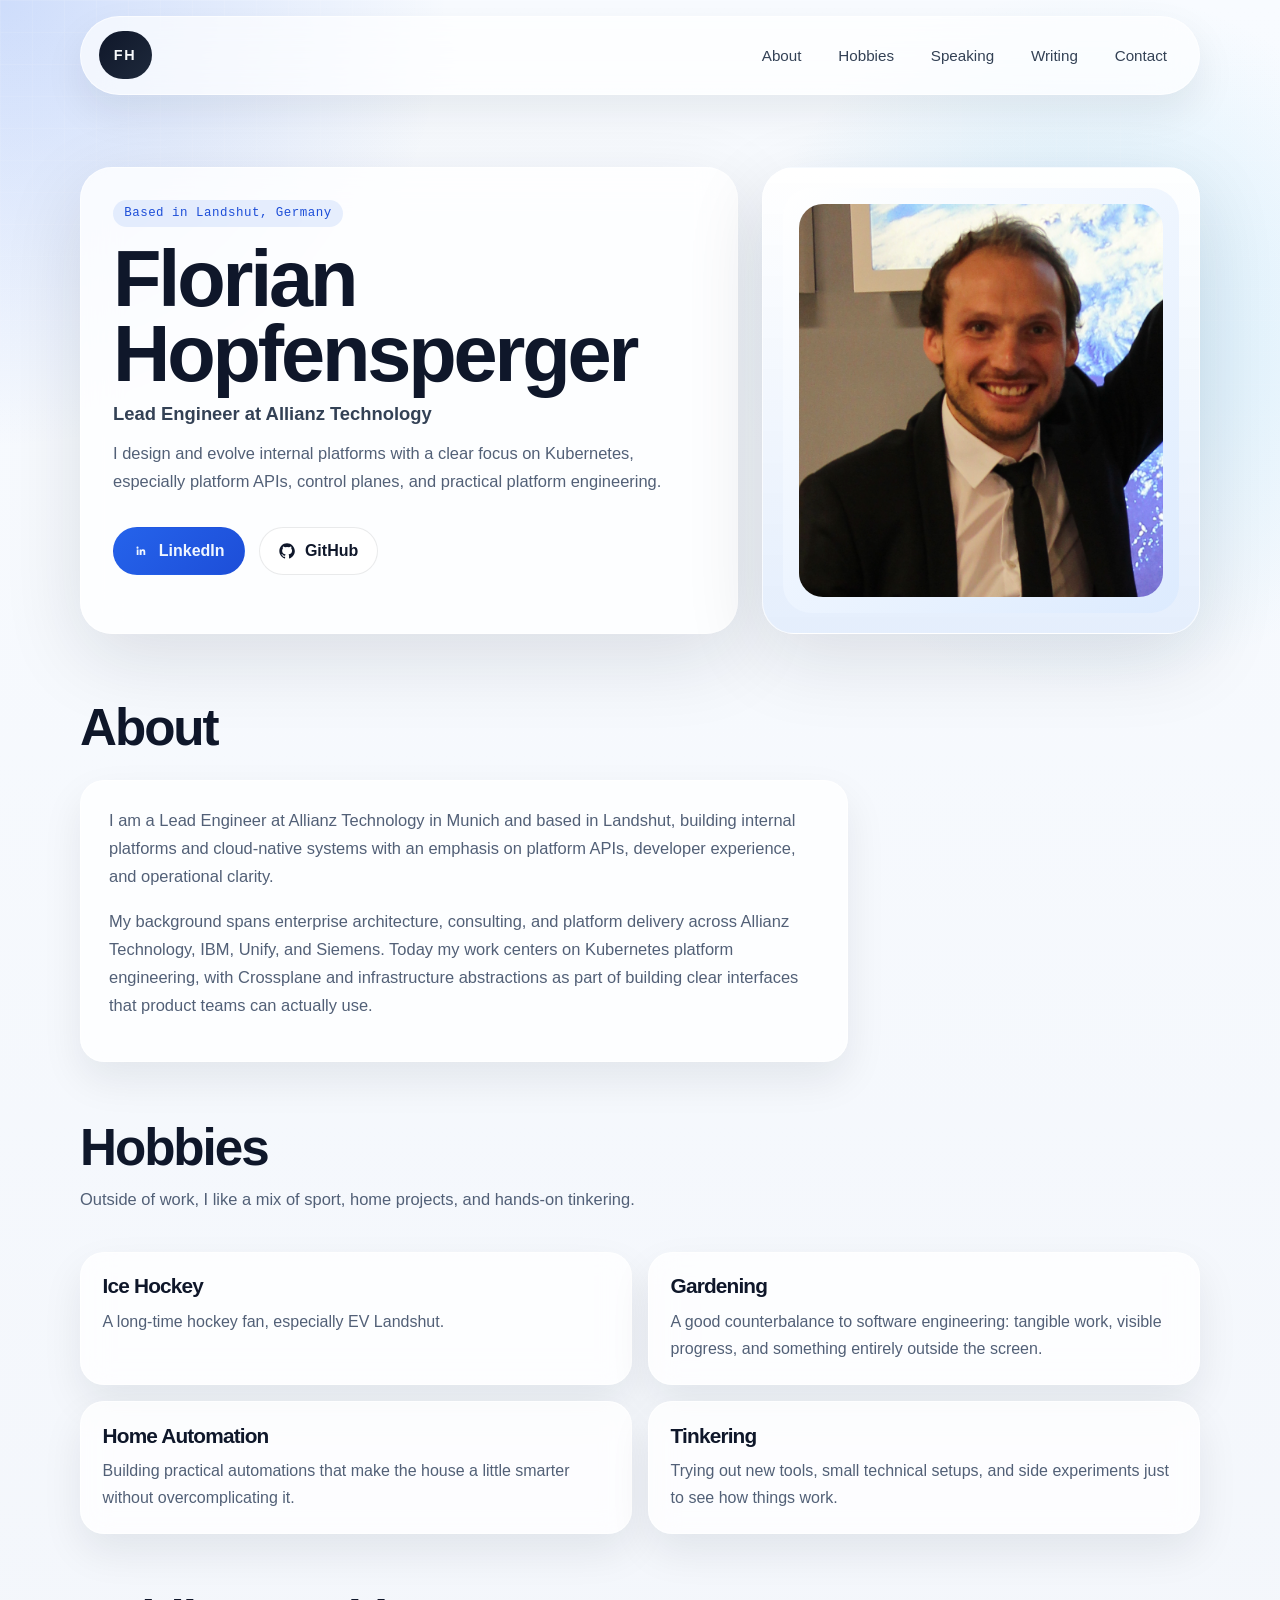
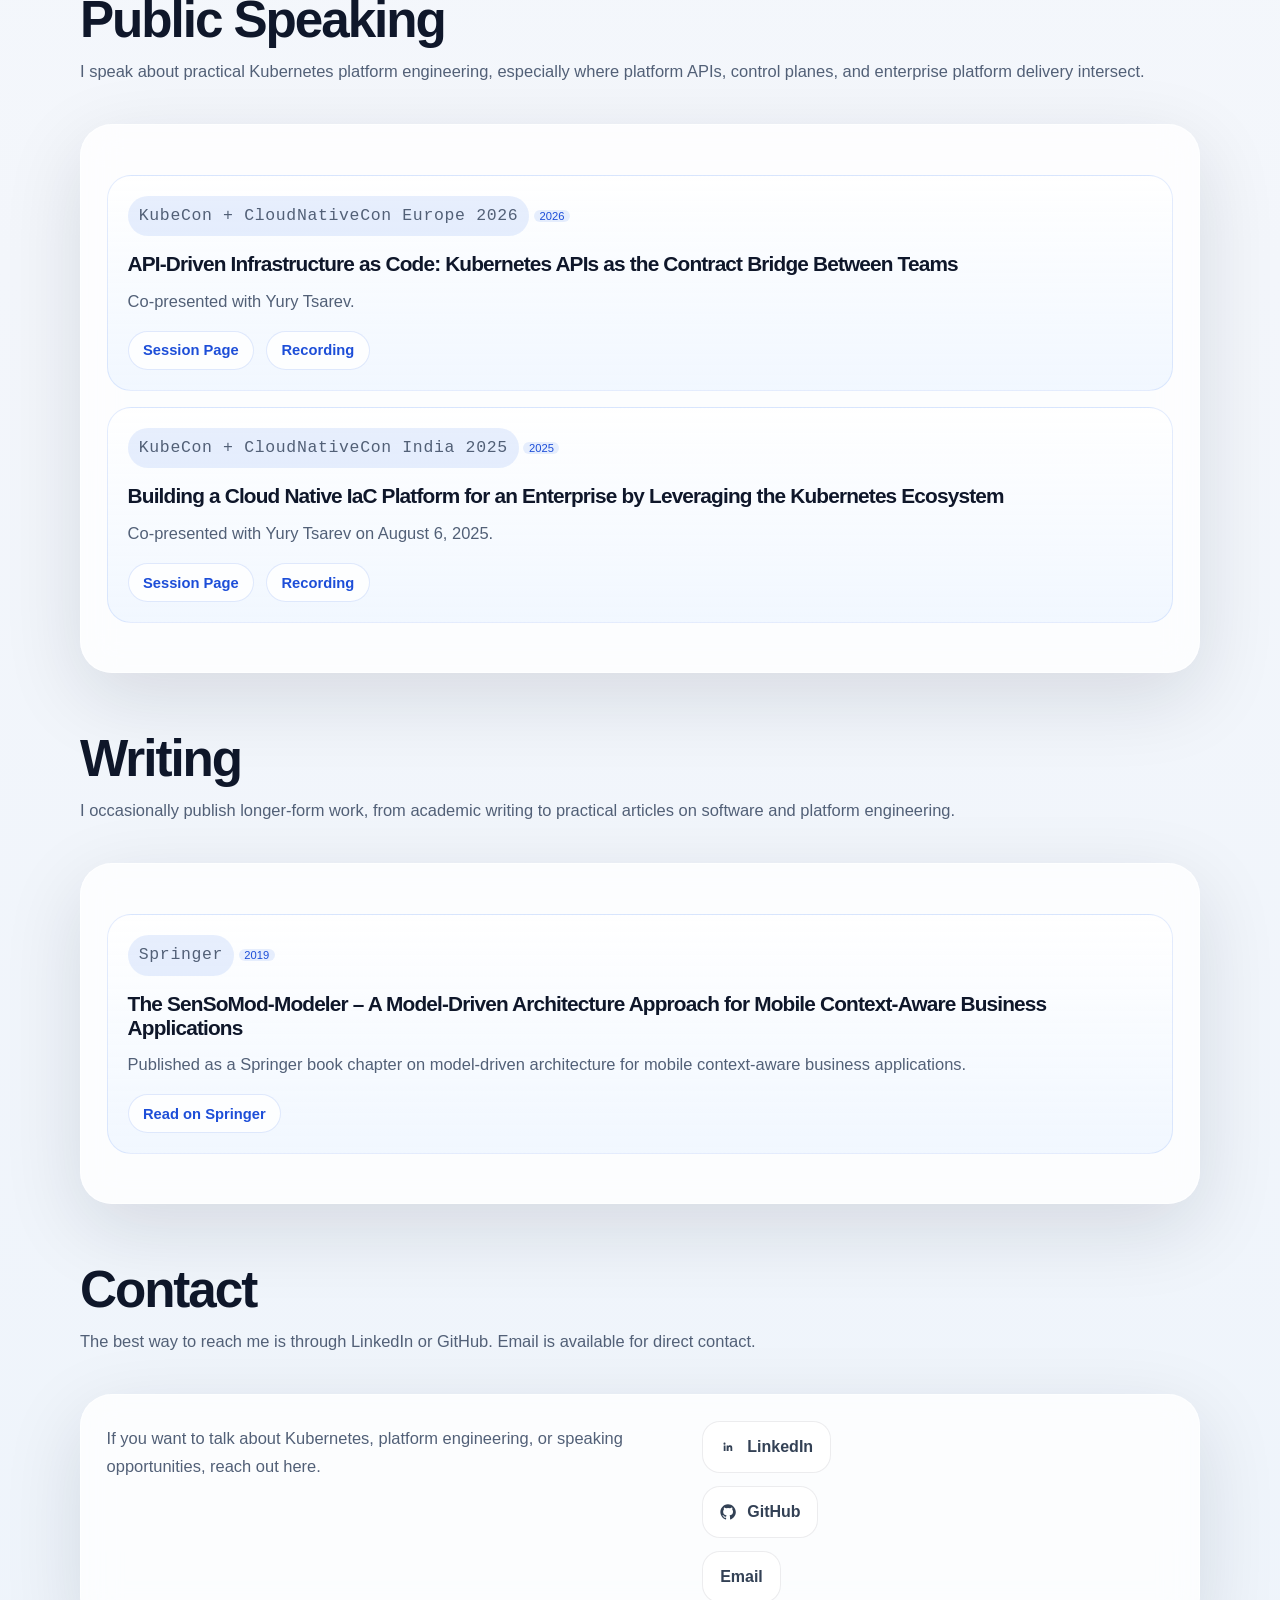
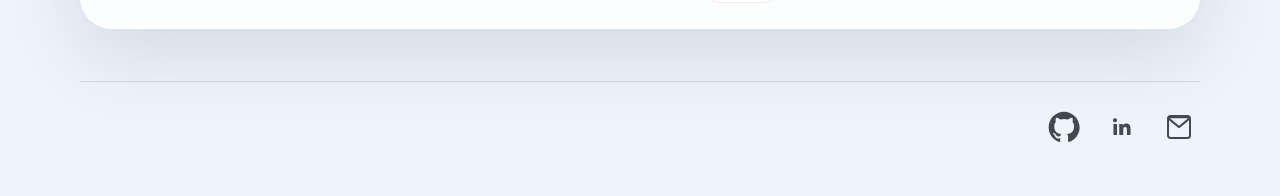
==== commit aca37b16: "Publish site from private-blog fhopfensperger/private-blog@192c87850f18f313f4471873a26b381ed527d9fd" ====
--- a/index.html
+++ b/index.html
@@ -1,70 +1,4 @@
-<!doctype html><html lang=en><head><meta name=generator content="Hugo 0.122.0"><title>Florian Hopfensperger</title>
-<meta name=description content="Portfolio and personal blog of Florian Hopfensperger."><meta charset=UTF-8><meta name=viewport content="width=device-width,initial-scale=1"><meta http-equiv=X-UA-Compatible content="ie=edge"><link rel=stylesheet href=/application.45a5c976822bbb18695d6a4e0b0a54cc50b1e5934a15d3139ada0b1165781c4d.css integrity="sha256-RaXJdoIruxhpXWpOCwpUzFCx5ZNKFdMTmtoLEWV4HE0="><link rel=icon type=image/png href=/images/favicon_hu809d6f043c24e710c361e198c2f2d7cd_827_42x0_resize_box_3.png><meta property="og:title" content="Florian Hopfensperger"><meta property="og:type" content="website"><meta property="og:description" content="Portfolio and personal blog of Florian Hopfensperger."><meta property="og:image" content="/images/author/florian.png"><meta property="og:url" content="https://fhopfensperger.github.io"><meta name=twitter:card content="summary"><meta name=twitter:title content="Florian Hopfensperger"><meta name=twitter:description content><script>var doNotTrack=!1;doNotTrack||(function(e,t,n,s,o,i,a){e.GoogleAnalyticsObject=o,e[o]=e[o]||function(){(e[o].q=e[o].q||[]).push(arguments)},e[o].l=1*new Date,i=t.createElement(n),a=t.getElementsByTagName(n)[0],i.async=1,i.src=s,a.parentNode.insertBefore(i,a)}(window,document,"script","https://www.google-analytics.com/analytics.js","ga"),ga("create","UA-186447817-1","auto"),ga("send","pageview"))</script></head><body data-spy=scroll data-target=#top-navbar data-offset=100><nav class="navbar navbar-expand-xl top-navbar initial-navbar" id=top-navbar><div class=container><a class=navbar-brand href=/><img src=/images/author/florian_hu9220950d0331fe7b7b884743f2165645_459878_42x0_resize_box_3.png id=logo alt=Logo>
-Florian Hopfensperger</a>
-<button class="navbar-toggler navbar-dark" id=navbar-toggler type=button data-toggle=collapse data-target=#top-nav-items aria-label=menu>
-<span class=navbar-toggler-icon></span></button><div class="collapse navbar-collapse dynamic-navbar" id=top-nav-items><ul class="navbar-nav ml-auto"><li class=nav-item><a class=nav-link href=#home>Home</a></li><li class=nav-item><a class=nav-link href=#about>About</a></li><li class=nav-item><a class=nav-link href=#skills>Skills</a></li><li class=nav-item><a class=nav-link href=#projects>Projects</a></li></ul></div></div><img src=/images/author/florian_hu9220950d0331fe7b7b884743f2165645_459878_42x0_resize_box_3.png class=d-none id=main-logo alt=Logo>
-<img src=/images/author/florian_hu9220950d0331fe7b7b884743f2165645_459878_42x0_resize_box_3.png class=d-none id=inverted-logo alt="Inverted Logo"></nav><div class="container-fluid home" id=home><style>#homePageBackgroundImageDivStyled{background-image:url(/images/background_hu13b77a4bdc14b22b73692868b869561b_202737_500x0_resize_q75_box.jpg)}@media(min-width:500px) and (max-width:800px){#homePageBackgroundImageDivStyled{background-image:url(/images/background_hu13b77a4bdc14b22b73692868b869561b_202737_800x0_resize_q75_box.jpg)}}@media(min-width:801px) and (max-width:1200px){#homePageBackgroundImageDivStyled{background-image:url(/images/background_hu13b77a4bdc14b22b73692868b869561b_202737_1200x0_resize_q75_box.jpg)}}@media(min-width:1201px) and (max-width:1500px){#homePageBackgroundImageDivStyled{background-image:url(/images/background_hu13b77a4bdc14b22b73692868b869561b_202737_1500x0_resize_q75_box.jpg)}}@media(min-width:1501px){#homePageBackgroundImageDivStyled{background-image:url(/images/background.jpg)}}</style><span class=on-the-fly-behavior></span><div id=homePageBackgroundImageDivStyled class="background container-fluid"></div><div class="container content text-center"><img src=/images/author/florian_hu9220950d0331fe7b7b884743f2165645_459878_148x148_fit_box_3.png class="rounded-circle mx-auto d-block img-fluid" alt="Author Image"><h1 class=greeting>Hi, I am Florian</h1><div class=typing-carousel><span id=ityped class=ityped></span>
-<span class=ityped-cursor></span></div><ul id=typing-carousel-data><li>I am an Application Architect</li><li>I am a Software Engineer</li><li>I am a DevOps enthusiast</li><li>I love Cloud native projects</li><li>I work for Allianz Technology</li></ul><a href=#about class=arrow-center aria-label="Read More - Florian"><i class="arrow bounce fa fa-chevron-down"></i></a></div></div><div class="container-fluid section-holder d-flex bg-white"><div class="container anchor p-lg-5 about-section" id=about><div class="row pt-sm-2 pt-md-4 align-self-center"><div class=col-sm-6><h3 class=p-1>Florian Hopfensperger</h3><h5 class=p-1>Software Architect
-at <a href=https://careers.allianz.com/go/Allianz-Technology/5123701/ title="Allianz Technology" target=_blank rel=noopener>Allianz Technology</a></h5><p class="p-1 text-justify">I am a passionate software engineer, working as Technical Lead for Cloud Platform Engineering at Allianz Technology. Consulting and supporting inhouse customers in various projects on cloud-native projects. Enthusiast for Cloud Computing and Open Source Software</p><div class="text-container ml-auto"><ul class="social-link d-flex"><li><a href=mailto:f.hopfensperger@gmail.com title=Email target=_blank rel=noopener><i class="fas fa-envelope"></i></a></li><li><a href=https://www.github.com/fhopfensperger title=Github target=_blank rel=noopener><i class="fab fa-github"></i></a></li><li><a href=https://www.linkedin.com/in/florian-hopfensperger title=LinkedIn target=_blank rel=noopener><i class="fab fa-linkedin"></i></a></li><li><a href=https://twitter.com/FHopfensperger title=Twitter target=_blank rel=noopener><i class="fab fa-twitter"></i></a></li></ul></div></div><div class="col-sm-6 pt-5 pl-md-4 pl-sm-3 pt-sm-0"><div class=row><div class="col-6 col-lg-4 p-2"><div><a href=https://www.credly.com/badges/97421a97-d2cc-4c74-8c04-e502266dbaf3 target=_blank rel="noopener noreferrer"><img src=https://images.credly.com/size/680x680/images/649069f9-27f1-4d2b-92bc-c674bc67bd02/azure-solutions-architect-expert-600x600.png alt="Microsoft Certified: Azure Solutions Architect Expert"></a></div></div><div class="col-6 col-lg-4 p-2"><div><a href=https://www.credly.com/badges/e73c04ee-27dc-473a-9ba0-d66ee4047f0c target=_blank rel="noopener noreferrer"><img src=https://images.credly.com/size/680x680/images/b6df1cbb-2ade-464c-9924-7ffb3fec3f6c/Open-Source-Strategic-Committer.png alt="Open Source Strategic Committer"></a></div></div><div class="col-6 col-lg-4 p-2"><div><a href=https://www.credly.com/badges/9e2ad60b-ef7d-444f-9a70-64c4de024b24 target=_blank rel="noopener noreferrer"><img src=https://images.credly.com/size/680x680/images/5f0b34f7-d488-4e8c-8a1d-e87e3adfcefe/badge-openca-certified.png alt="Level 1 - Certified Solution Architect"></a></div></div><div class="col-6 col-lg-4 p-2"><div><a href=https://www.credly.com/badges/0ed3f7a0-f034-451d-8372-b0cd873888a9 target=_blank rel="noopener noreferrer"><img src=https://images.credly.com/size/680x680/images/12da05ff-0adb-4cf4-b1f2-3fcf15ef5188/Educator.png alt="IBM Recognized Teacher/ Educator"></a></div></div><div class="col-6 col-lg-4 p-2"><div><a href=https://www.credly.com/badges/0fd40ada-2f28-4ca8-add1-2e1ce243d0f4 target=_blank rel="noopener noreferrer"><img src=https://images.credly.com/size/680x680/images/aad8d8bc-1cdf-4e79-b1e0-1595aeab251b/Speaker-presenter.png alt="IBM Recognized Speaker/ Presenter"></a></div></div></div></div></div></div></div><div class="container-fluid section-holder d-flex bg-dimmed"><div class="container-fluid anchor pb-5 skills-section"><h1 class=text-center><span id=skills></span>Skills</h1><div class="container d-flex-block"><div class=row id=primary-skills><div class="col-xs-12 col-sm-6 col-lg-4 pt-2"><a class=skill-card-link href=https://kubernetes.io/ title=Kubernetes target=_blank rel=noopener><div class=card><div class="card-head d-flex"><img class=card-img-xs src=/images/sections/skills/kubernetes_hua3e9a1b19c1572e2f049d77a47832d4b_241197_24x24_fit_box_3.png alt=Kubernetes><h5 class=card-title>Kubernetes</h5></div><div class=card-body><p class=card-text>Capable of deploying, managing productive applications on Kubernetes.</p></div></div></a></div><div class="col-xs-12 col-sm-6 col-lg-4 pt-2"><a class=skill-card-link><div class=card><div class="card-head d-flex"><img class=card-img-xs src=/images/sections/skills/openshift_huded9555ef674979e676639c2bc175c33_68363_24x24_fit_box_3.png alt="Red Hat OpenShift"><h5 class=card-title>Red Hat OpenShift</h5></div><div class=card-body><p class=card-text>Capable of deploying, managing productive applications on OpenShift.</p></div></div></a></div><div class="col-xs-12 col-sm-6 col-lg-4 pt-2"><a class=skill-card-link href=https://quarkus.io title="Java Quarkus Development" target=_blank rel=noopener><div class=card><div class="card-head d-flex"><img class=card-img-xs src=/images/sections/skills/quarkus_hu7ab0bfb7ff70abf00851518ccc0b8886_31710_24x24_fit_box_3.png alt="Java Quarkus Development"><h5 class=card-title>Java Quarkus Development</h5></div><div class=card-body><p class=card-text>Using as the main framework for professional development. Capable of writing scalable, testable, and maintainable program.</p></div></div></a></div><div class="col-xs-12 col-sm-6 col-lg-4 pt-2"><a class=skill-card-link href=https://golang.org title="Go Development" target=_blank rel=noopener><div class=card><div class="card-head d-flex"><img class=card-img-xs src=/images/sections/skills/go_hue4d750b86639bc097ae544131de4926d_6734_24x24_fit_box_3.png alt="Go Development"><h5 class=card-title>Go Development</h5></div><div class=card-body><p class=card-text>Using as the secondary language for software development. Mainly for open-source and private projects.</p></div></div></a></div><div class="col-xs-12 col-sm-6 col-lg-4 pt-2"><a class=skill-card-link><div class=card><div class="card-head d-flex"><img class=card-img-xs src=/images/sections/skills/azure_hueb735d1ce21ca46cfa6c1f95e22620f6_12687_24x24_fit_box_3.png alt="Cloud Computing"><h5 class=card-title>Cloud Computing</h5></div><div class=card-body><p class=card-text>Worked with all hyperscalers, but focused on Microsoft Azure.</p></div></div></a></div><div class="col-xs-12 col-sm-6 col-lg-4 pt-2"><a class=skill-card-link href=https://www.docker.com title="Docker / Container" target=_blank rel=noopener><div class=card><div class="card-head d-flex"><img class=card-img-xs src=/images/sections/skills/docker_hu12b777a34825282f4240c9a36e8dc3db_90045_24x24_fit_box_3.png alt="Docker / Container"><h5 class=card-title>Docker / Container</h5></div><div class=card-body><p class=card-text>Leverage software container for a modern microservice architecture. Experience with a multi-stage and multi-arch build process.</p></div></div></a></div><div class="col-xs-12 col-sm-6 col-lg-4 pt-2"><a class=skill-card-link href=https://istio.io title="Service Mesh" target=_blank rel=noopener><div class=card><div class="card-head d-flex"><img class=card-img-xs src=/images/sections/skills/istio_hu0a8e6b1d394033c65bfcde3865fa1db8_2399_24x24_fit_box_3.png alt="Service Mesh"><h5 class=card-title>Service Mesh</h5></div><div class=card-body><p class=card-text>Capable of deploying Istio as Service Mesh technology to solve traffic management, security and observability in a microservice architecture.</p></div></div></a></div><div class="col-xs-12 col-sm-6 col-lg-4 pt-2"><a class=skill-card-link><div class=card><div class="card-head d-flex"><img class=card-img-xs src=/images/sections/skills/azure-devops_huf345b567693fce4f93ad0e229e376c7e_15728_24x24_fit_box_3.png alt="Azure DevOps"><h5 class=card-title>Azure DevOps</h5></div><div class=card-body><p class=card-text>Able to implement the full DevOps cycle from business problem through agile development to continuous integration and continuous delivery.</p></div></div></a></div><div class="col-xs-12 col-sm-6 col-lg-4 pt-2"><a class=skill-card-link href=https://tekton.dev title=Tekton target=_blank rel=noopener><div class=card><div class="card-head d-flex"><img class=card-img-xs src=/images/sections/skills/tekton_hua2289493397fd6d00dcd3286c376aa6e_65921_24x24_fit_box_3.png alt=Tekton><h5 class=card-title>Tekton</h5></div><div class=card-body><p class=card-text>Maintainer of the helm task.</p></div></div></a></div><div class="col-xs-12 col-sm-6 col-lg-4 pt-2"><a class=skill-card-link href=https://argoproj.github.io title="Argo CD / GitOps" target=_blank rel=noopener><div class=card><div class="card-head d-flex"><img class=card-img-xs src=/images/sections/skills/argocd_hu3d2b0b0868981a11a85585f9e2bac67c_27971_24x24_fit_box_3.png alt="Argo CD / GitOps"><h5 class=card-title>Argo CD / GitOps</h5></div><div class=card-body><p class=card-text>Able to implement the full DevOps cycle using the current GitOps approach.</p></div></div></a></div><div class="col-xs-12 col-sm-6 col-lg-4 pt-2"><a class=skill-card-link href=https://helm.sh title=Helm target=_blank rel=noopener><div class=card><div class="card-head d-flex"><img class=card-img-xs src=/images/sections/skills/helm_hu11d7abe0b177c9557ec190e5e14f3bbd_8810_24x24_fit_box_3.png alt=Helm><h5 class=card-title>Helm</h5></div><div class=card-body><p class=card-text>Committer to the Kubernetes package manager.</p></div></div></a></div><div class="col-xs-12 col-sm-6 col-lg-4 pt-2"><a class=skill-card-link href=https://www.terraform.io title="Infrastructure as Code" target=_blank rel=noopener><div class=card><div class="card-head d-flex"><img class=card-img-xs src=/images/sections/skills/terraform_hu4f284e1b24e734506d1dc1d4bd6503a0_5551_24x24_fit_box_3.png alt="Infrastructure as Code"><h5 class=card-title>Infrastructure as Code</h5></div><div class=card-body><p class=card-text>Capable of managing cloud infrastructure with terraform in a fully automated way.</p></div></div></a></div></div></div></div></div><div class="container-fluid section-holder d-flex bg-white"><div class="container-fluid anchor pb-5 projects-section" id=projects><h1 class=text-center><span id=projects></span>Projects</h1><div class="container ml-auto text-center"><div class="btn-group flex-wrap" role=group id=project-filter-buttons><button type=button class="btn btn-dark project-filtr-control" data-filter=all>
-All
-</button>
-<button type=button class="btn btn-dark project-filtr-control" data-filter=professional>
-Professional
-</button>
-<button type=button class="btn btn-dark project-filtr-control" data-filter=academic>
-Academic
-</button>
-<button type=button class="btn btn-dark project-filtr-control" data-filter=hobby>
-Hobby</button></div></div><div class="container filtr-projects"><div class=row id=project-card-holder><div class="col-sm-12 col-md-6 col-lg-4 p-2 filtr-item" data-category='all, semver,cloud,go,git,hobby'><div class="card mt-1"><div class=card><a class=card-header href=https://github.com/fhopfensperger/git-releaser target=_blank rel=noopener><div><div class=d-flex><h5 class="card-title mb-0">Git releaser</h5></div><div class=sub-title><span>Owner</span>
-<span>Mar 2021 - Present</span></div></div></a><div class="card-body text-justify pt-1 pb-1"><p>Command line tool written in Go to create new branches and/or tags for remote Git repositories based on SemVer.</p><div class=project-card-footer><div class=project-tags-holder><span class="badge btn-info">semver
-</span><span class="badge btn-info">cloud
-</span><span class="badge btn-info">go
-</span><span class="badge btn-info">git
-</span><span class="badge btn-info">hobby</span></div><div class=project-btn-holder><a class="github-button project-btn d-none" href=https://github.com/fhopfensperger/git-releaser data-icon=octicon-standard data-show-count=true aria-label="Star Git releaser">Star</a></div></div></div></div></div></div><div class="col-sm-12 col-md-6 col-lg-4 p-2 filtr-item" data-category='all, semver,cloud,go,git,hobby'><div class="card mt-1"><div class=card><a class=card-header href=https://github.com/fhopfensperger/git-remote-cleanup target=_blank rel=noopener><div><div class=d-flex><h5 class="card-title mb-0">Git release branch cleanup</h5></div><div class=sub-title><span>Owner</span>
-<span>Aug 2020 - Present</span></div></div></a><div class="card-body text-justify pt-1 pb-1"><p>Command line tool written in Go to clean up release branches in a remote Git repository that are no longer needed.</p><div class=project-card-footer><div class=project-tags-holder><span class="badge btn-info">semver
-</span><span class="badge btn-info">cloud
-</span><span class="badge btn-info">go
-</span><span class="badge btn-info">git
-</span><span class="badge btn-info">hobby</span></div><div class=project-btn-holder><a class="github-button project-btn d-none" href=https://github.com/fhopfensperger/git-remote-cleanup data-icon=octicon-standard data-show-count=true aria-label="Star Git release branch cleanup">Star</a></div></div></div></div></div></div><div class="col-sm-12 col-md-6 col-lg-4 p-2 filtr-item" data-category='all, amqp,cloud,go,azure,gcp,pubsub,hobby'><div class="card mt-1"><div class=card><a class=card-header href=https://github.com/fhopfensperger/async-messaging-client target=_blank rel=noopener><div><div class=d-flex><h5 class="card-title mb-0">Async Messaging Client</h5></div><div class=sub-title><span>Owner</span>
-<span>Jul 2020 - Present</span></div></div></a><div class="card-body text-justify pt-1 pb-1"><p>Command line tool written in Go to send and receive messages in an asynchronous way to / from different Cloud messaging services.</p><div class=project-card-footer><div class=project-tags-holder><span class="badge btn-info">amqp
-</span><span class="badge btn-info">cloud
-</span><span class="badge btn-info">go
-</span><span class="badge btn-info">azure
-</span><span class="badge btn-info">gcp
-</span><span class="badge btn-info">pubsub
-</span><span class="badge btn-info">hobby</span></div><div class=project-btn-holder><a class="github-button project-btn d-none" href=https://github.com/fhopfensperger/async-messaging-client data-icon=octicon-standard data-show-count=true aria-label="Star Async Messaging Client">Star</a></div></div></div></div></div></div><div class="col-sm-12 col-md-6 col-lg-4 p-2 filtr-item" data-category='all, logs,cloud,go,kubernetes,hobby'><div class="card mt-1"><div class=card><a class=card-header href=https://github.com/fhopfensperger/json-log-to-human-readable target=_blank rel=noopener><div><div class=d-flex><h5 class="card-title mb-0">JSON log to human readable</h5></div><div class=sub-title><span>Owner</span>
-<span>Jul 2020 - Present</span></div></div></a><div class="card-body text-justify pt-1 pb-1"><p>Command line tool written in Go to convert json log messages to human readable output.</p><div class=project-card-footer><div class=project-tags-holder><span class="badge btn-info">logs
-</span><span class="badge btn-info">cloud
-</span><span class="badge btn-info">go
-</span><span class="badge btn-info">kubernetes
-</span><span class="badge btn-info">hobby</span></div><div class=project-btn-holder><a class="github-button project-btn d-none" href=https://github.com/fhopfensperger/json-log-to-human-readable data-icon=octicon-standard data-show-count=true aria-label="Star JSON log to human readable">Star</a></div></div></div></div></div></div><div class="col-sm-12 col-md-6 col-lg-4 p-2 filtr-item" data-category='all, professional,spring-boot,cloud,mobility,ibm-cloud,kubernetes,angular,android,ios'><div class="card mt-1"><div class=card><a class=card-header href=javascript:void(0)><div><div class=d-flex><h5 class="card-title mb-0">Build-up and further development of Mobility Services and InCar apps.</h5></div><div class=sub-title><span>Architect and Software Engineer</span>
-<span>Jan 2019 - Dez 2019</span></div></div></a><div class="card-body text-justify pt-1 pb-1"><p>Establishment and further development of mobility services and InCar apps for a leading automotive company in Germany specializing in urban cars.</p><div class=project-card-footer><div class=project-tags-holder><span class="badge btn-info">professional
-</span><span class="badge btn-info">spring-boot
-</span><span class="badge btn-info">cloud
-</span><span class="badge btn-info">mobility
-</span><span class="badge btn-info">ibm-cloud
-</span><span class="badge btn-info">kubernetes
-</span><span class="badge btn-info">angular
-</span><span class="badge btn-info">android
-</span><span class="badge btn-info">ios</span></div><div class=project-btn-holder></div></div></div></div></div></div><div class="col-sm-12 col-md-6 col-lg-4 p-2 filtr-item" data-category='all, professional,quarkus,cloud,angular,mobility,azure,kubernetes'><div class="card mt-1"><div class=card><a class=card-header href=javascript:void(0)><div><div class=d-flex><h5 class="card-title mb-0">Building up of Mobility Services</h5></div><div class=sub-title><span>Architect and Software Engineer</span>
-<span>Jan 2020 - Dez 2020</span></div></div></a><div class="card-body text-justify pt-1 pb-1"><p>Building up mobility services, i.e. Theft Recovery for a leading automotive company in Germany.</p><div class=project-card-footer><div class=project-tags-holder><span class="badge btn-info">professional
-</span><span class="badge btn-info">quarkus
-</span><span class="badge btn-info">cloud
-</span><span class="badge btn-info">angular
-</span><span class="badge btn-info">mobility
-</span><span class="badge btn-info">azure
-</span><span class="badge btn-info">kubernetes</span></div><div class=project-btn-holder></div></div></div></div></div></div><div class="col-sm-12 col-md-6 col-lg-4 p-2 filtr-item" data-category='all, professional,spring-boot,angular,cloud,monitoring,azure,kubernetes,nats'><div class="card mt-1"><div class=card><a class=card-header href=javascript:void(0)><div><div class=d-flex><h5 class="card-title mb-0">Software solution to manage and monitor tools and machines in production</h5></div><div class=sub-title><span>Architect and DevOps Engineer</span>
-<span></span></div></div></a><div class="card-body text-justify pt-1 pb-1"><p>Planning and implementation of a software solution to manage and monitor tools in production for a leading automotive supplier in Germany.</p><div class=project-card-footer><div class=project-tags-holder><span class="badge btn-info">professional
-</span><span class="badge btn-info">spring-boot
-</span><span class="badge btn-info">angular
-</span><span class="badge btn-info">cloud
-</span><span class="badge btn-info">monitoring
-</span><span class="badge btn-info">azure
-</span><span class="badge btn-info">kubernetes
-</span><span class="badge btn-info">nats</span></div><div class=project-btn-holder></div></div></div></div></div></div><div class="col-sm-12 col-md-6 col-lg-4 p-2 filtr-item" data-category='all, professional'><div class="card mt-1"><div class=card><a class=card-header href=javascript:void(0)><div><div class=d-flex><h5 class="card-title mb-0">Many more...</h5></div><div class=sub-title><span></span>
-<span></span></div></div></a><div class="card-body text-justify pt-1 pb-1"><p></p><div class=project-card-footer><div class=project-tags-holder><span class="badge btn-info">professional</span></div><div class=project-btn-holder></div></div></div></div></div></div><div class="col-sm-12 col-md-6 col-lg-4 p-2 filtr-item" data-category='all, academic,context-aware,business-apps,java,bpmn'><div class="card mt-1"><div class=card><a class=card-header href=https://link.springer.com/chapter/10.1007/978-3-030-21297-1_7 target=_blank rel=noopener><div><div class=d-flex><h5 class="card-title mb-0">The SenSoMod-Modeler academic paper</h5></div><div class=sub-title><span></span>
-<span>Jan 2019 - May 2019</span></div></div></a><div class="card-body text-justify pt-1 pb-1"><p>The SenSoMod-Modeler – A Model-Driven Architecture Approach for Mobile Context-Aware Business Applications. Corresponding GitHub repository: <a href=https://github.com/HAWMobileSystems/sensomod-modeler target=_blank rel=noopener>https://github.com/HAWMobileSystems/sensomod-modeler</a></p><div class=project-card-footer><div class=project-tags-holder><span class="badge btn-info">academic
-</span><span class="badge btn-info">context-aware
-</span><span class="badge btn-info">business-apps
-</span><span class="badge btn-info">java
-</span><span class="badge btn-info">bpmn</span></div><div class=project-btn-holder><span><a class="btn btn-outline-info btn-sm" href=https://link.springer.com/chapter/10.1007/978-3-030-21297-1_7 target=#>Details</a></span></div></div></div></div></div></div></div></div></div></div><footer id=footer class="container-fluid text-center align-content-center footer pb-2"><div class="container pt-5"><div class="row text-left"><div class="col-md-4 col-sm-12"><h5>Navigation</h5><ul><li class=nav-item><a class=smooth-scroll href=https://fhopfensperger.github.io#about>About</a></li><li class=nav-item><a class=smooth-scroll href=https://fhopfensperger.github.io#skills>Skills</a></li><li class=nav-item><a class=smooth-scroll href=https://fhopfensperger.github.io#projects>Projects</a></li></ul></div><div class="col-md-4 col-sm-12"><h5>Contact me:</h5><ul><li><span>Business: </span><span>florian.hopfensperger@allianz.de</span></li><li><span>Private: </span><span>f.hopfensperger@gmail.com</span></li></ul></div></div></div></footer><script src=/application.f1769625636db0d4e83b7d2c05d1a514483973bff5b432679af51b66b1a8fff9.js integrity="sha256-8XaWJWNtsNToO30sBdGlFEg5c7/1tDJnmvUbZrGo//k=" defer></script></body></html>+<!DOCTYPE html><html lang="en"> <head><meta charset="UTF-8"><meta name="viewport" content="width=device-width, initial-scale=1"><meta name="description" content="Lead Engineer at Allianz Technology focused on Kubernetes platform engineering, control planes, and practical platform design."><title>Florian Hopfensperger</title><script data-goatcounter="https://fhopfensperger.goatcounter.com/count" async src="//gc.zgo.at/count.js"></script><link rel="stylesheet" href="/_astro/index@_@astro.Bf5ISXTi.css"></head> <body>  <header class="site-header"> <div class="shell nav-shell"> <a class="brand" href="#top">FH</a> <nav aria-label="Primary"> <ul class="nav-list"> <li><a href="#about">About</a></li><li><a href="#hobbies">Hobbies</a></li><li><a href="#speaking">Speaking</a></li><li><a href="#writing">Writing</a></li><li><a href="#contact">Contact</a></li> </ul> </nav> </div> </header> <main> <section class="hero shell" id="top"> <div class="hero-copy"> <p class="eyebrow">Based in Landshut, Germany</p> <h1 class="hero-name"> <span>Florian</span> <span>Hopfensperger</span> </h1> <p class="hero-role">Lead Engineer at Allianz Technology</p> <p class="hero-statement">I design and evolve internal platforms with a clear focus on Kubernetes, especially platform APIs, control planes, and practical platform engineering.</p> <div class="hero-actions"> <a class="button button-primary" href="https://www.linkedin.com/in/florian-hopfensperger" target="_blank" rel="noreferrer"> <svg class="social-icon" viewBox="0 0 24 24" aria-hidden="true" focusable="false"><path fill="currentColor" d="M6.94 8.5A1.56 1.56 0 1 1 6.94 5.4a1.56 1.56 0 0 1 0 3.1ZM5.6 9.7h2.67V18H5.6V9.7Zm4.34 0H12.5v1.13h.04c.36-.68 1.25-1.4 2.58-1.4 2.76 0 3.27 1.82 3.27 4.18V18h-2.67v-3.9c0-.93-.02-2.13-1.3-2.13-1.3 0-1.5 1.01-1.5 2.06V18H9.94V9.7Z"></path></svg> LinkedIn </a> <a class="button button-secondary" href="https://github.com/fhopfensperger" target="_blank" rel="noreferrer"> <svg class="social-icon" viewBox="0 0 24 24" aria-hidden="true" focusable="false"><path fill="currentColor" d="M12 .5C5.65.5.5 5.7.5 12.13c0 5.14 3.3 9.5 7.9 11.04.58.11.79-.25.79-.57 0-.28-.01-1.03-.02-2.02-3.21.71-3.89-1.57-3.89-1.57-.52-1.35-1.28-1.7-1.28-1.7-1.05-.73.08-.72.08-.72 1.16.08 1.78 1.21 1.78 1.21 1.04 1.79 2.72 1.27 3.38.97.1-.76.4-1.27.73-1.56-2.56-.3-5.25-1.3-5.25-5.8 0-1.28.45-2.33 1.19-3.14-.12-.3-.52-1.5.12-3.12 0 0 .98-.32 3.2 1.2a10.94 10.94 0 0 1 5.82 0c2.22-1.52 3.19-1.2 3.19-1.2.64 1.62.24 2.82.12 3.12.74.81 1.19 1.86 1.19 3.14 0 4.52-2.69 5.49-5.27 5.78.41.36.78 1.08.78 2.18 0 1.57-.01 2.83-.01 3.22 0 .32.21.69.8.57 4.59-1.55 7.88-5.9 7.88-11.03C23.5 5.7 18.35.5 12 .5Z"></path></svg> GitHub </a> </div> </div> <div class="hero-art"> <div class="portrait-frame"> <img src="/_astro/florian.9n8TWube.png" alt="Portrait of Florian Hopfensperger" loading="eager"> </div> </div> </section> <section class="section shell" id="about"> <div class="section-heading"> <h2>About</h2>  </div> <div class="prose"> <p>I am a Lead Engineer at Allianz Technology in Munich and based in Landshut, building internal platforms and cloud-native systems with an emphasis on platform APIs, developer experience, and operational clarity.</p><p>My background spans enterprise architecture, consulting, and platform delivery across Allianz Technology, IBM, Unify, and Siemens. Today my work centers on Kubernetes platform engineering, with Crossplane and infrastructure abstractions as part of building clear interfaces that product teams can actually use.</p> </div> </section> <section class="section shell" id="hobbies"> <div class="section-heading"> <h2>Hobbies</h2> <p class="section-intro">Outside of work, I like a mix of sport, home projects, and hands-on tinkering.</p> </div> <div class="hobby-grid"> <article class="hobby-card"> <h3>Ice Hockey</h3> <p>A long-time hockey fan, especially EV Landshut.</p> </article><article class="hobby-card"> <h3>Gardening</h3> <p>A good counterbalance to software engineering: tangible work, visible progress, and something entirely outside the screen.</p> </article><article class="hobby-card"> <h3>Home Automation</h3> <p>Building practical automations that make the house a little smarter without overcomplicating it.</p> </article><article class="hobby-card"> <h3>Tinkering</h3> <p>Trying out new tools, small technical setups, and side experiments just to see how things work.</p> </article> </div> </section> <section class="section shell" id="speaking"> <div class="section-heading"> <h2>Public Speaking</h2> <p class="section-intro">I speak about practical Kubernetes platform engineering, especially where platform APIs, control planes, and enterprise platform delivery intersect.</p> </div> <div class="speaking-panel"> <div class="speaking-talks"> <article class="talk-card"> <p class="talk-event">KubeCon + CloudNativeCon Europe 2026</p> <span class="talk-year">2026</span> <h3>API-Driven Infrastructure as Code: Kubernetes APIs as the Contract Bridge Between Teams</h3> <p>Co-presented with Yury Tsarev.</p> <div class="talk-links"> <a href="https://kccnceu2026.sched.com/event/2CVxV/api-driven-infrastructure-as-code-kubernetes-apis-as-the-contract-bridge-between-teams-florian-hopfensperger-allianz-technology-yury-tsarev-upbound" target="_blank" rel="noreferrer"> Session Page </a><a href="https://www.youtube.com/watch?v=X2URIOhA6_g" target="_blank" rel="noreferrer"> Recording </a> </div> </article><article class="talk-card"> <p class="talk-event">KubeCon + CloudNativeCon India 2025</p> <span class="talk-year">2025</span> <h3>Building a Cloud Native IaC Platform for an Enterprise by Leveraging the Kubernetes Ecosystem</h3> <p>Co-presented with Yury Tsarev on August 6, 2025.</p> <div class="talk-links"> <a href="https://kccncind2025.sched.com/event/23Evm/building-a-cloud-native-iac-platform-for-an-enterprise-by-leveraging-the-kubernetes-ecosystem-florian-hopfensperger-allianz-technology-yury-tsarev-upbound" target="_blank" rel="noreferrer"> Session Page </a><a href="https://youtu.be/TlVXDbrsU-w?si=NgdaTG9Y1fUr19Sh" target="_blank" rel="noreferrer"> Recording </a> </div> </article> </div> </div> </section> <section class="section shell" id="writing"> <div class="section-heading"> <h2>Writing</h2> <p class="section-intro">I occasionally publish longer-form work, from academic writing to practical articles on software and platform engineering.</p> </div> <div class="writing-panel"> <div class="writing-items"> <article class="writing-card"> <p class="talk-event">Springer</p> <span class="talk-year">2019</span> <h3>The SenSoMod-Modeler – A Model-Driven Architecture Approach for Mobile Context-Aware Business Applications</h3> <p>Published as a Springer book chapter on model-driven architecture for mobile context-aware business applications.</p> <div class="writing-links"> <a href="https://link.springer.com/chapter/10.1007/978-3-030-21297-1_7" target="_blank" rel="noreferrer"> Read on Springer </a> </div> </article> </div> </div> </section> <section class="section shell" id="contact"> <div class="section-heading"> <h2>Contact</h2> <p class="section-intro">The best way to reach me is through LinkedIn or GitHub. Email is available for direct contact.</p> </div> <div class="contact-panel"> <div class="contact-copy"> <p>
+If you want to talk about Kubernetes, platform engineering, or speaking opportunities, reach out
+        here.
+</p> </div> <ul class="contact-list"> <li> <a href="https://www.linkedin.com/in/florian-hopfensperger" target="_blank" rel="noreferrer"> <svg class="social-icon" viewBox="0 0 24 24" aria-hidden="true" focusable="false"><path fill="currentColor" d="M6.94 8.5A1.56 1.56 0 1 1 6.94 5.4a1.56 1.56 0 0 1 0 3.1ZM5.6 9.7h2.67V18H5.6V9.7Zm4.34 0H12.5v1.13h.04c.36-.68 1.25-1.4 2.58-1.4 2.76 0 3.27 1.82 3.27 4.18V18h-2.67v-3.9c0-.93-.02-2.13-1.3-2.13-1.3 0-1.5 1.01-1.5 2.06V18H9.94V9.7Z"></path></svg> LinkedIn </a> </li><li> <a href="https://github.com/fhopfensperger" target="_blank" rel="noreferrer"> <svg class="social-icon" viewBox="0 0 24 24" aria-hidden="true" focusable="false"><path fill="currentColor" d="M12 .5C5.65.5.5 5.7.5 12.13c0 5.14 3.3 9.5 7.9 11.04.58.11.79-.25.79-.57 0-.28-.01-1.03-.02-2.02-3.21.71-3.89-1.57-3.89-1.57-.52-1.35-1.28-1.7-1.28-1.7-1.05-.73.08-.72.08-.72 1.16.08 1.78 1.21 1.78 1.21 1.04 1.79 2.72 1.27 3.38.97.1-.76.4-1.27.73-1.56-2.56-.3-5.25-1.3-5.25-5.8 0-1.28.45-2.33 1.19-3.14-.12-.3-.52-1.5.12-3.12 0 0 .98-.32 3.2 1.2a10.94 10.94 0 0 1 5.82 0c2.22-1.52 3.19-1.2 3.19-1.2.64 1.62.24 2.82.12 3.12.74.81 1.19 1.86 1.19 3.14 0 4.52-2.69 5.49-5.27 5.78.41.36.78 1.08.78 2.18 0 1.57-.01 2.83-.01 3.22 0 .32.21.69.8.57 4.59-1.55 7.88-5.9 7.88-11.03C23.5 5.7 18.35.5 12 .5Z"></path></svg> GitHub </a> </li><li> <a href="mailto:f.hopfensperger@gmail.com">  Email </a> </li> </ul> </div> </section> </main> <footer class="site-footer shell"> <div class="footer-bar"> <div class="footer-links" aria-label="Footer links"> <a href="https://github.com/fhopfensperger" target="_blank" rel="noreferrer" aria-label="GitHub" title="GitHub"> <svg class="social-icon" viewBox="0 0 24 24" aria-hidden="true" focusable="false"><path fill="currentColor" d="M12 .5C5.65.5.5 5.7.5 12.13c0 5.14 3.3 9.5 7.9 11.04.58.11.79-.25.79-.57 0-.28-.01-1.03-.02-2.02-3.21.71-3.89-1.57-3.89-1.57-.52-1.35-1.28-1.7-1.28-1.7-1.05-.73.08-.72.08-.72 1.16.08 1.78 1.21 1.78 1.21 1.04 1.79 2.72 1.27 3.38.97.1-.76.4-1.27.73-1.56-2.56-.3-5.25-1.3-5.25-5.8 0-1.28.45-2.33 1.19-3.14-.12-.3-.52-1.5.12-3.12 0 0 .98-.32 3.2 1.2a10.94 10.94 0 0 1 5.82 0c2.22-1.52 3.19-1.2 3.19-1.2.64 1.62.24 2.82.12 3.12.74.81 1.19 1.86 1.19 3.14 0 4.52-2.69 5.49-5.27 5.78.41.36.78 1.08.78 2.18 0 1.57-.01 2.83-.01 3.22 0 .32.21.69.8.57 4.59-1.55 7.88-5.9 7.88-11.03C23.5 5.7 18.35.5 12 .5Z"></path></svg> </a><a href="https://www.linkedin.com/in/florian-hopfensperger" target="_blank" rel="noreferrer" aria-label="LinkedIn" title="LinkedIn"> <svg class="social-icon" viewBox="0 0 24 24" aria-hidden="true" focusable="false"><path fill="currentColor" d="M6.94 8.5A1.56 1.56 0 1 1 6.94 5.4a1.56 1.56 0 0 1 0 3.1ZM5.6 9.7h2.67V18H5.6V9.7Zm4.34 0H12.5v1.13h.04c.36-.68 1.25-1.4 2.58-1.4 2.76 0 3.27 1.82 3.27 4.18V18h-2.67v-3.9c0-.93-.02-2.13-1.3-2.13-1.3 0-1.5 1.01-1.5 2.06V18H9.94V9.7Z"></path></svg> </a><a href="mailto:f.hopfensperger@gmail.com" aria-label="Email" title="Email"> <svg class="social-icon" viewBox="0 0 24 24" aria-hidden="true" focusable="false"><path fill="currentColor" d="M3 5.75A2.75 2.75 0 0 1 5.75 3h12.5A2.75 2.75 0 0 1 21 5.75v12.5A2.75 2.75 0 0 1 18.25 21H5.75A2.75 2.75 0 0 1 3 18.25V5.75Zm2.2-.25 6.8 5.55 6.8-5.55H5.2Zm14.3 1.42-6.86 5.6a1 1 0 0 1-1.26 0L4.5 6.92v11.33c0 .69.56 1.25 1.25 1.25h12.5c.69 0 1.25-.56 1.25-1.25V6.92Z"></path></svg> </a> </div> </div> </footer>  </body></html>
--- a/_astro/index@_@astro.Bf5ISXTi.css
+++ b/_astro/index@_@astro.Bf5ISXTi.css
@@ -0,0 +1 @@
+:root{--bg: #f3f6fb;--bg-accent: #dde8ff;--surface: rgba(255, 255, 255, .78);--surface-strong: #ffffff;--surface-muted: rgba(234, 241, 252, .82);--text: #0f172a;--muted: #526077;--muted-strong: #334155;--accent: #2563eb;--accent-strong: #1d4ed8;--accent-soft: rgba(37, 99, 235, .1);--border: rgba(15, 23, 42, .09);--shadow: 0 24px 80px rgba(15, 23, 42, .12);--shadow-soft: 0 18px 40px rgba(15, 23, 42, .08);--radius-xl: 32px;--radius-lg: 24px;--radius-md: 18px;--radius-sm: 14px}*{box-sizing:border-box}html{scroll-behavior:smooth}body{margin:0;color:var(--text);font-family:Avenir Next,Segoe UI,Helvetica Neue,sans-serif;background:radial-gradient(circle at top left,rgba(37,99,235,.2),transparent 28rem),radial-gradient(circle at 85% 10%,rgba(14,165,233,.16),transparent 22rem),linear-gradient(180deg,#f8fbff 0%,var(--bg) 55%,#eef4fb 100%);min-height:100vh}body:before{content:"";position:fixed;inset:0;pointer-events:none;background-image:linear-gradient(rgba(255,255,255,.38) 1px,transparent 1px),linear-gradient(90deg,rgba(255,255,255,.38) 1px,transparent 1px);background-size:32px 32px;mask-image:linear-gradient(180deg,rgba(0,0,0,.28),transparent 80%)}a{color:inherit;text-decoration:none}img{display:block;max-width:100%}.shell{width:min(1120px,calc(100% - 2rem));margin:0 auto}.site-header{position:sticky;top:0;z-index:20;padding-top:1rem}.nav-shell{display:flex;align-items:center;justify-content:space-between;gap:1rem;padding:.9rem 1.1rem;border:1px solid rgba(255,255,255,.6);border-radius:999px;background:#ffffffa8;backdrop-filter:blur(18px);box-shadow:var(--shadow-soft)}.brand{display:inline-flex;align-items:center;justify-content:center;min-width:3rem;height:3rem;padding:0 .95rem;border-radius:999px;background:linear-gradient(135deg,var(--text),#1e293b);color:#f8fafc;font-size:.9rem;font-weight:700;letter-spacing:.12em}.nav-list{display:flex;flex-wrap:wrap;gap:.5rem;list-style:none;padding:0;margin:0}.nav-list a{display:inline-flex;align-items:center;min-height:2.5rem;padding:0 .9rem;border-radius:999px;color:var(--muted-strong);font-size:.95rem;transition:background .16s ease,color .16s ease,transform .16s ease}.nav-list a:hover,.contact-list a:hover,.writing-links a:hover,.talk-links a:hover,.button:hover{transform:translateY(-1px)}.nav-list a:hover{background:#ffffffe6;color:var(--text)}.hero{display:grid;grid-template-columns:minmax(0,1.2fr) minmax(280px,.8fr);gap:1.5rem;align-items:stretch;padding:4.5rem 0 2.5rem}.hero-copy,.hero-art,.writing-panel,.speaking-panel,.contact-panel{border:1px solid rgba(255,255,255,.66);border-radius:var(--radius-xl);background:var(--surface);backdrop-filter:blur(18px);box-shadow:var(--shadow)}.hero-copy{padding:2rem}.eyebrow,.talk-event{display:inline-flex;align-items:center;gap:.45rem;margin:0 0 1rem;padding:.4rem .7rem;border-radius:999px;background:var(--accent-soft);color:var(--accent-strong);font-family:SFMono-Regular,Menlo,Consolas,monospace;font-size:.78rem;letter-spacing:.04em}.talk-year{font-size:.7rem;color:var(--accent-strong);background:var(--accent-soft);padding:0 .35rem;border-radius:999px}h1,h2,h3,p,ul{margin-top:0}h1,h2,h3{letter-spacing:-.04em}h1{margin-bottom:.85rem;font-size:clamp(3.2rem,8vw,6.4rem);line-height:.9}.hero-name{display:grid;gap:.05em;margin-right:-.02em;font-size:clamp(2.8rem,6.2vw,5rem);line-height:.9;max-width:100%}.hero-name span{display:block;overflow-wrap:anywhere}.hero-role{margin-bottom:.9rem;color:var(--muted-strong);font-size:1.15rem;font-weight:600}.hero-statement,.section-intro,.prose p,.writing-panel p,.speaking-panel p,.contact-copy p,.site-footer p{color:var(--muted);line-height:1.7;font-size:1.03rem}.hero-actions{display:flex;flex-wrap:wrap;gap:.9rem;margin:2rem 0 1.5rem}.button{display:inline-flex;align-items:center;justify-content:center;gap:.6rem;min-height:3rem;padding:0 1.2rem;border:1px solid transparent;border-radius:999px;font-weight:600;transition:transform .16s ease,border-color .16s ease,background .16s ease,color .16s ease}.button-primary{background:linear-gradient(135deg,var(--accent),var(--accent-strong));color:#eff6ff}.button-secondary{background:#ffffffd1;border-color:var(--border);color:var(--text)}.contact-list{list-style:none;padding:0;margin:0}.hero-art{display:flex;align-items:center;justify-content:center;padding:1.25rem;background:linear-gradient(180deg,#ffffffd1,#e1ecfce0),var(--surface)}.portrait-frame{position:relative;width:min(100%,26rem);padding:1rem;border-radius:calc(var(--radius-xl) - 4px);background:linear-gradient(135deg,#ffffffeb,#dbeafee6)}.portrait-frame img{aspect-ratio:1 / 1.08;object-fit:cover;border-radius:24px}.social-icon{width:1rem;height:1rem;flex:0 0 auto}.section{padding:1.5rem 0 2rem}.section-heading{display:grid;gap:.5rem;margin-bottom:1.4rem}h2{margin-bottom:0;font-size:clamp(2rem,4vw,3.4rem)}.prose{width:min(48rem,100%);padding:1.6rem 1.75rem;border:1px solid rgba(255,255,255,.7);border-radius:var(--radius-lg);background:var(--surface);backdrop-filter:blur(14px);box-shadow:var(--shadow-soft)}.prose p+p{margin-top:1rem}.hobby-grid{display:grid;grid-template-columns:repeat(2,minmax(0,1fr));gap:1rem}.hobby-card{padding:1.35rem;border:1px solid rgba(255,255,255,.7);border-radius:var(--radius-lg);background:var(--surface);backdrop-filter:blur(14px);box-shadow:var(--shadow-soft)}.hobby-card h3{margin-bottom:.6rem;font-size:1.3rem}.hobby-card p{margin-bottom:0;color:var(--muted);line-height:1.7}.writing-panel,.speaking-panel,.contact-panel{padding:1.6rem}.writing-items,.speaking-talks{display:grid;gap:1rem;margin:1.5rem 0}.writing-card,.talk-card{padding:1.25rem;border:1px solid rgba(37,99,235,.12);border-radius:var(--radius-lg);background:linear-gradient(180deg,#fffffff0,#eff6ffdb)}.writing-card h3,.talk-card h3{margin-bottom:.65rem;font-size:1.3rem}.writing-links,.talk-links{display:flex;flex-wrap:wrap;gap:.75rem;margin-top:1rem}.writing-links a,.talk-links a{display:inline-flex;align-items:center;min-height:2.4rem;padding:0 .9rem;border:1px solid rgba(37,99,235,.14);border-radius:999px;background:#ffffffe0;color:var(--accent-strong);font-size:.92rem;font-weight:600}.contact-panel{display:grid;grid-template-columns:minmax(0,1.1fr) minmax(220px,.9fr);gap:1.25rem;align-items:start}.contact-copy{padding:.2rem .2rem .2rem 0}.contact-list{display:grid;gap:.8rem}.contact-list a{display:inline-flex;align-items:center;gap:.7rem;padding:1rem 1.05rem;border:1px solid rgba(15,23,42,.08);border-radius:var(--radius-md);background:#ffffffe6;color:var(--muted-strong);font-weight:600;transition:transform .16s ease,border-color .16s ease,background .16s ease}.contact-list a:hover,.writing-links a:hover,.talk-links a:hover{border-color:#2563eb3d;background:#fff}.site-footer{padding:1.25rem 0 3rem}.footer-bar{display:flex;align-items:center;justify-content:flex-end;padding-top:1.5rem;border-top:1px solid rgba(15,23,42,.12)}.footer-links{display:flex;align-items:center;gap:1rem}.footer-links a{display:inline-flex;align-items:center;justify-content:center;width:2.6rem;height:2.6rem;color:#2b303be0;transition:transform .16s ease,color .16s ease}.footer-links a:hover{transform:translateY(-1px);color:var(--text)}.footer-links .social-icon{width:2rem;height:2rem}@media(max-width:860px){.hero,.contact-panel,.hobby-grid{grid-template-columns:1fr}.site-header{padding-top:.8rem}.nav-shell,.nav-list{align-items:flex-start}.nav-shell{border-radius:28px;flex-direction:column}.hero{padding-top:2.75rem}.hero-copy,.hero-art,.writing-panel,.speaking-panel,.contact-panel,.prose{padding-left:1.25rem;padding-right:1.25rem}.hero-name{font-size:clamp(2.4rem,13vw,4rem)}.footer-bar{justify-content:flex-start}}
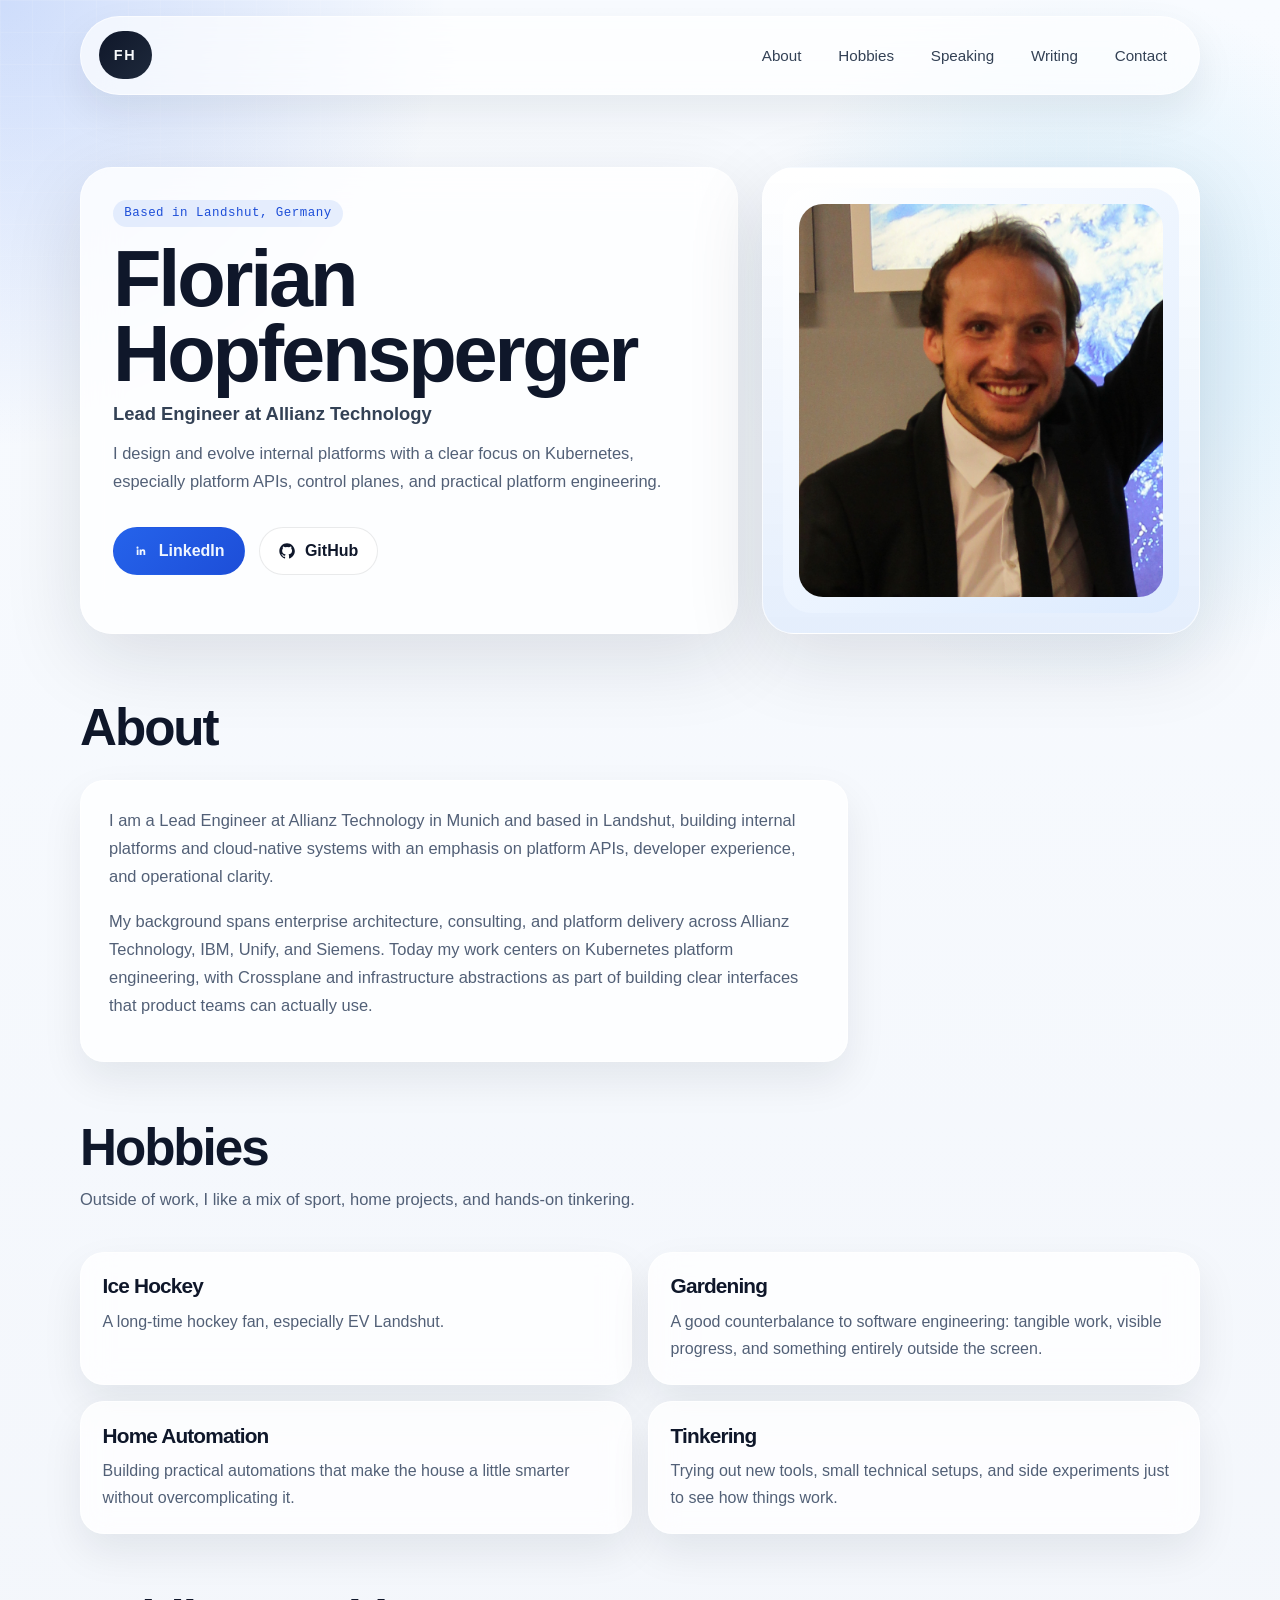
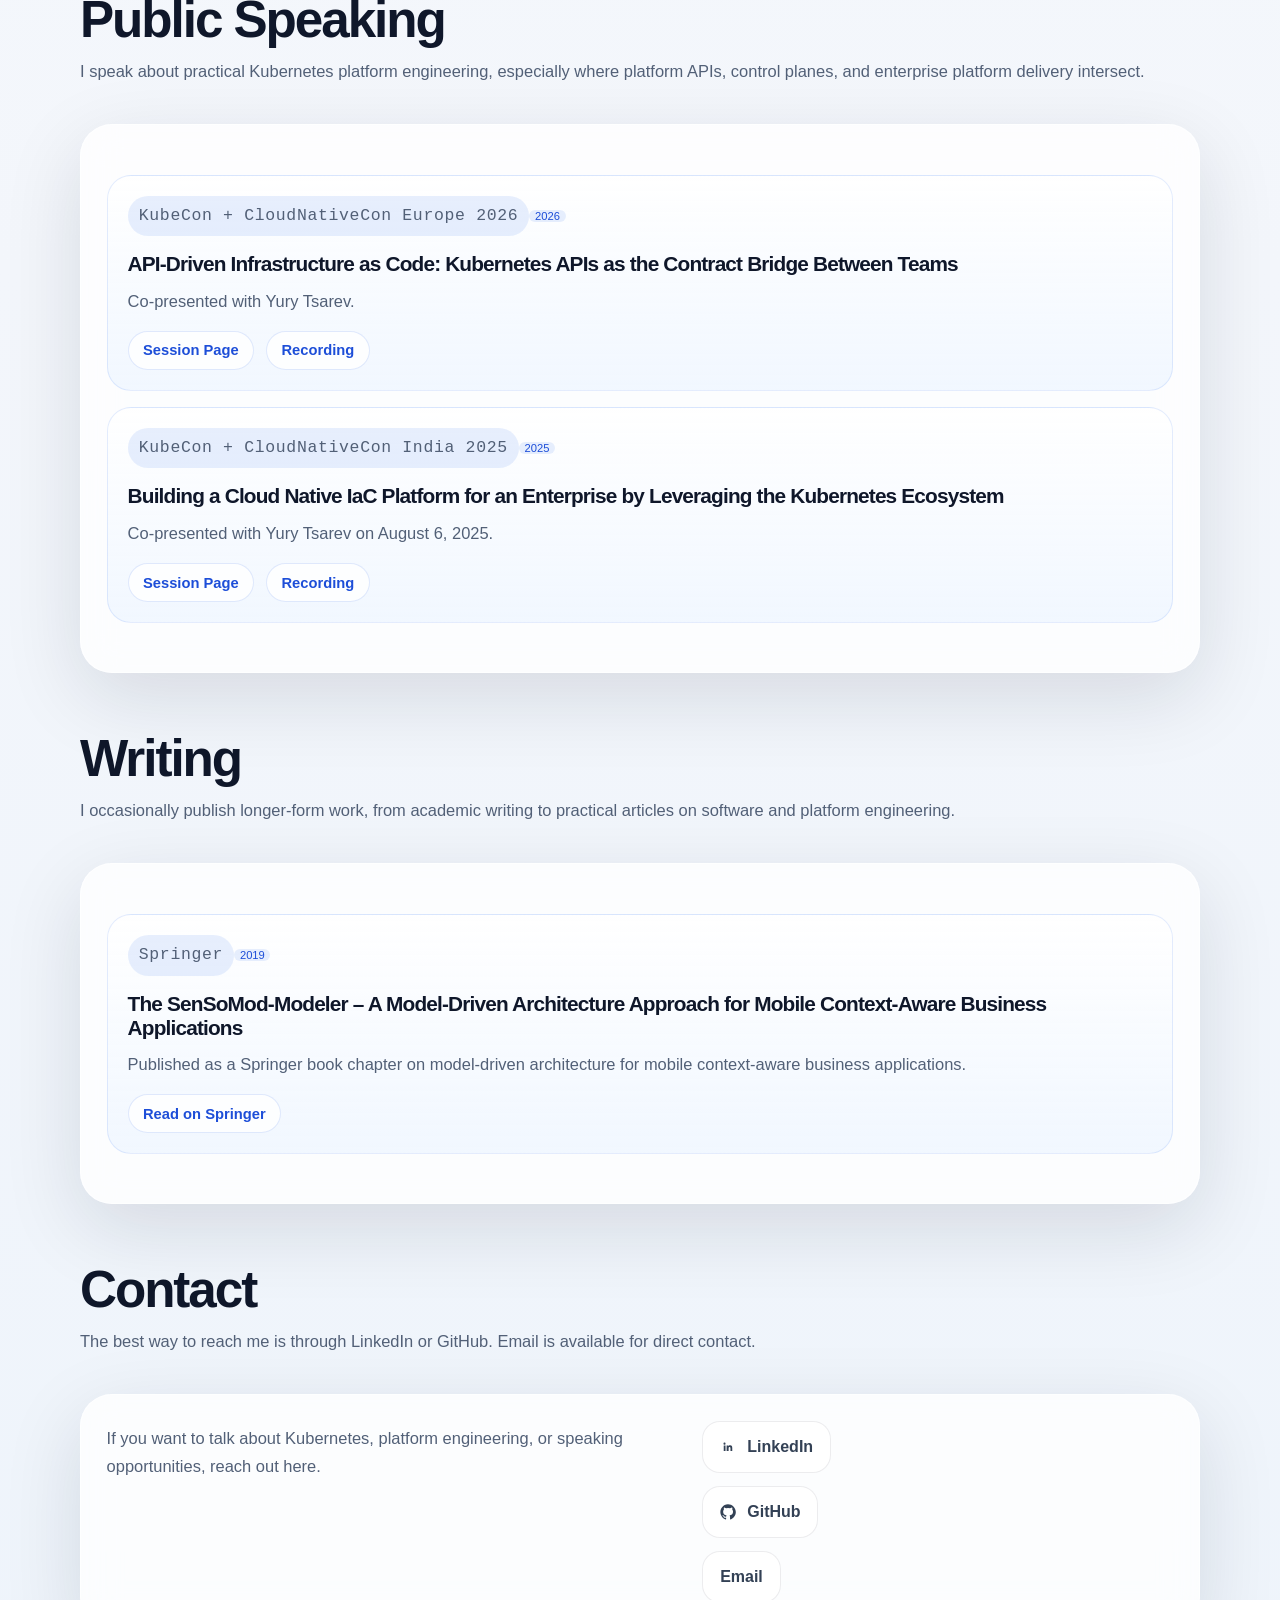
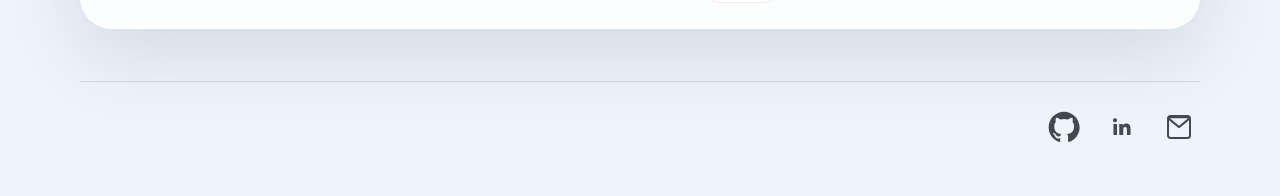
==== commit 1949f545: "Publish site from private-blog fhopfensperger/private-blog@cd8a095d972a9b8ab8059e6091355d46e95fbb6a" ====
--- a/index.html
+++ b/index.html
@@ -1,4 +1 @@
-<!DOCTYPE html><html lang="en"> <head><meta charset="UTF-8"><meta name="viewport" content="width=device-width, initial-scale=1"><meta name="description" content="Lead Engineer at Allianz Technology focused on Kubernetes platform engineering, control planes, and practical platform design."><title>Florian Hopfensperger</title><script data-goatcounter="https://fhopfensperger.goatcounter.com/count" async src="//gc.zgo.at/count.js"></script><link rel="stylesheet" href="/_astro/index@_@astro.Bf5ISXTi.css"></head> <body>  <header class="site-header"> <div class="shell nav-shell"> <a class="brand" href="#top">FH</a> <nav aria-label="Primary"> <ul class="nav-list"> <li><a href="#about">About</a></li><li><a href="#hobbies">Hobbies</a></li><li><a href="#speaking">Speaking</a></li><li><a href="#writing">Writing</a></li><li><a href="#contact">Contact</a></li> </ul> </nav> </div> </header> <main> <section class="hero shell" id="top"> <div class="hero-copy"> <p class="eyebrow">Based in Landshut, Germany</p> <h1 class="hero-name"> <span>Florian</span> <span>Hopfensperger</span> </h1> <p class="hero-role">Lead Engineer at Allianz Technology</p> <p class="hero-statement">I design and evolve internal platforms with a clear focus on Kubernetes, especially platform APIs, control planes, and practical platform engineering.</p> <div class="hero-actions"> <a class="button button-primary" href="https://www.linkedin.com/in/florian-hopfensperger" target="_blank" rel="noreferrer"> <svg class="social-icon" viewBox="0 0 24 24" aria-hidden="true" focusable="false"><path fill="currentColor" d="M6.94 8.5A1.56 1.56 0 1 1 6.94 5.4a1.56 1.56 0 0 1 0 3.1ZM5.6 9.7h2.67V18H5.6V9.7Zm4.34 0H12.5v1.13h.04c.36-.68 1.25-1.4 2.58-1.4 2.76 0 3.27 1.82 3.27 4.18V18h-2.67v-3.9c0-.93-.02-2.13-1.3-2.13-1.3 0-1.5 1.01-1.5 2.06V18H9.94V9.7Z"></path></svg> LinkedIn </a> <a class="button button-secondary" href="https://github.com/fhopfensperger" target="_blank" rel="noreferrer"> <svg class="social-icon" viewBox="0 0 24 24" aria-hidden="true" focusable="false"><path fill="currentColor" d="M12 .5C5.65.5.5 5.7.5 12.13c0 5.14 3.3 9.5 7.9 11.04.58.11.79-.25.79-.57 0-.28-.01-1.03-.02-2.02-3.21.71-3.89-1.57-3.89-1.57-.52-1.35-1.28-1.7-1.28-1.7-1.05-.73.08-.72.08-.72 1.16.08 1.78 1.21 1.78 1.21 1.04 1.79 2.72 1.27 3.38.97.1-.76.4-1.27.73-1.56-2.56-.3-5.25-1.3-5.25-5.8 0-1.28.45-2.33 1.19-3.14-.12-.3-.52-1.5.12-3.12 0 0 .98-.32 3.2 1.2a10.94 10.94 0 0 1 5.82 0c2.22-1.52 3.19-1.2 3.19-1.2.64 1.62.24 2.82.12 3.12.74.81 1.19 1.86 1.19 3.14 0 4.52-2.69 5.49-5.27 5.78.41.36.78 1.08.78 2.18 0 1.57-.01 2.83-.01 3.22 0 .32.21.69.8.57 4.59-1.55 7.88-5.9 7.88-11.03C23.5 5.7 18.35.5 12 .5Z"></path></svg> GitHub </a> </div> </div> <div class="hero-art"> <div class="portrait-frame"> <img src="/_astro/florian.9n8TWube.png" alt="Portrait of Florian Hopfensperger" loading="eager"> </div> </div> </section> <section class="section shell" id="about"> <div class="section-heading"> <h2>About</h2>  </div> <div class="prose"> <p>I am a Lead Engineer at Allianz Technology in Munich and based in Landshut, building internal platforms and cloud-native systems with an emphasis on platform APIs, developer experience, and operational clarity.</p><p>My background spans enterprise architecture, consulting, and platform delivery across Allianz Technology, IBM, Unify, and Siemens. Today my work centers on Kubernetes platform engineering, with Crossplane and infrastructure abstractions as part of building clear interfaces that product teams can actually use.</p> </div> </section> <section class="section shell" id="hobbies"> <div class="section-heading"> <h2>Hobbies</h2> <p class="section-intro">Outside of work, I like a mix of sport, home projects, and hands-on tinkering.</p> </div> <div class="hobby-grid"> <article class="hobby-card"> <h3>Ice Hockey</h3> <p>A long-time hockey fan, especially EV Landshut.</p> </article><article class="hobby-card"> <h3>Gardening</h3> <p>A good counterbalance to software engineering: tangible work, visible progress, and something entirely outside the screen.</p> </article><article class="hobby-card"> <h3>Home Automation</h3> <p>Building practical automations that make the house a little smarter without overcomplicating it.</p> </article><article class="hobby-card"> <h3>Tinkering</h3> <p>Trying out new tools, small technical setups, and side experiments just to see how things work.</p> </article> </div> </section> <section class="section shell" id="speaking"> <div class="section-heading"> <h2>Public Speaking</h2> <p class="section-intro">I speak about practical Kubernetes platform engineering, especially where platform APIs, control planes, and enterprise platform delivery intersect.</p> </div> <div class="speaking-panel"> <div class="speaking-talks"> <article class="talk-card"> <p class="talk-event">KubeCon + CloudNativeCon Europe 2026</p> <span class="talk-year">2026</span> <h3>API-Driven Infrastructure as Code: Kubernetes APIs as the Contract Bridge Between Teams</h3> <p>Co-presented with Yury Tsarev.</p> <div class="talk-links"> <a href="https://kccnceu2026.sched.com/event/2CVxV/api-driven-infrastructure-as-code-kubernetes-apis-as-the-contract-bridge-between-teams-florian-hopfensperger-allianz-technology-yury-tsarev-upbound" target="_blank" rel="noreferrer"> Session Page </a><a href="https://www.youtube.com/watch?v=X2URIOhA6_g" target="_blank" rel="noreferrer"> Recording </a> </div> </article><article class="talk-card"> <p class="talk-event">KubeCon + CloudNativeCon India 2025</p> <span class="talk-year">2025</span> <h3>Building a Cloud Native IaC Platform for an Enterprise by Leveraging the Kubernetes Ecosystem</h3> <p>Co-presented with Yury Tsarev on August 6, 2025.</p> <div class="talk-links"> <a href="https://kccncind2025.sched.com/event/23Evm/building-a-cloud-native-iac-platform-for-an-enterprise-by-leveraging-the-kubernetes-ecosystem-florian-hopfensperger-allianz-technology-yury-tsarev-upbound" target="_blank" rel="noreferrer"> Session Page </a><a href="https://youtu.be/TlVXDbrsU-w?si=NgdaTG9Y1fUr19Sh" target="_blank" rel="noreferrer"> Recording </a> </div> </article> </div> </div> </section> <section class="section shell" id="writing"> <div class="section-heading"> <h2>Writing</h2> <p class="section-intro">I occasionally publish longer-form work, from academic writing to practical articles on software and platform engineering.</p> </div> <div class="writing-panel"> <div class="writing-items"> <article class="writing-card"> <p class="talk-event">Springer</p> <span class="talk-year">2019</span> <h3>The SenSoMod-Modeler – A Model-Driven Architecture Approach for Mobile Context-Aware Business Applications</h3> <p>Published as a Springer book chapter on model-driven architecture for mobile context-aware business applications.</p> <div class="writing-links"> <a href="https://link.springer.com/chapter/10.1007/978-3-030-21297-1_7" target="_blank" rel="noreferrer"> Read on Springer </a> </div> </article> </div> </div> </section> <section class="section shell" id="contact"> <div class="section-heading"> <h2>Contact</h2> <p class="section-intro">The best way to reach me is through LinkedIn or GitHub. Email is available for direct contact.</p> </div> <div class="contact-panel"> <div class="contact-copy"> <p>
-If you want to talk about Kubernetes, platform engineering, or speaking opportunities, reach out
-        here.
-</p> </div> <ul class="contact-list"> <li> <a href="https://www.linkedin.com/in/florian-hopfensperger" target="_blank" rel="noreferrer"> <svg class="social-icon" viewBox="0 0 24 24" aria-hidden="true" focusable="false"><path fill="currentColor" d="M6.94 8.5A1.56 1.56 0 1 1 6.94 5.4a1.56 1.56 0 0 1 0 3.1ZM5.6 9.7h2.67V18H5.6V9.7Zm4.34 0H12.5v1.13h.04c.36-.68 1.25-1.4 2.58-1.4 2.76 0 3.27 1.82 3.27 4.18V18h-2.67v-3.9c0-.93-.02-2.13-1.3-2.13-1.3 0-1.5 1.01-1.5 2.06V18H9.94V9.7Z"></path></svg> LinkedIn </a> </li><li> <a href="https://github.com/fhopfensperger" target="_blank" rel="noreferrer"> <svg class="social-icon" viewBox="0 0 24 24" aria-hidden="true" focusable="false"><path fill="currentColor" d="M12 .5C5.65.5.5 5.7.5 12.13c0 5.14 3.3 9.5 7.9 11.04.58.11.79-.25.79-.57 0-.28-.01-1.03-.02-2.02-3.21.71-3.89-1.57-3.89-1.57-.52-1.35-1.28-1.7-1.28-1.7-1.05-.73.08-.72.08-.72 1.16.08 1.78 1.21 1.78 1.21 1.04 1.79 2.72 1.27 3.38.97.1-.76.4-1.27.73-1.56-2.56-.3-5.25-1.3-5.25-5.8 0-1.28.45-2.33 1.19-3.14-.12-.3-.52-1.5.12-3.12 0 0 .98-.32 3.2 1.2a10.94 10.94 0 0 1 5.82 0c2.22-1.52 3.19-1.2 3.19-1.2.64 1.62.24 2.82.12 3.12.74.81 1.19 1.86 1.19 3.14 0 4.52-2.69 5.49-5.27 5.78.41.36.78 1.08.78 2.18 0 1.57-.01 2.83-.01 3.22 0 .32.21.69.8.57 4.59-1.55 7.88-5.9 7.88-11.03C23.5 5.7 18.35.5 12 .5Z"></path></svg> GitHub </a> </li><li> <a href="mailto:f.hopfensperger@gmail.com">  Email </a> </li> </ul> </div> </section> </main> <footer class="site-footer shell"> <div class="footer-bar"> <div class="footer-links" aria-label="Footer links"> <a href="https://github.com/fhopfensperger" target="_blank" rel="noreferrer" aria-label="GitHub" title="GitHub"> <svg class="social-icon" viewBox="0 0 24 24" aria-hidden="true" focusable="false"><path fill="currentColor" d="M12 .5C5.65.5.5 5.7.5 12.13c0 5.14 3.3 9.5 7.9 11.04.58.11.79-.25.79-.57 0-.28-.01-1.03-.02-2.02-3.21.71-3.89-1.57-3.89-1.57-.52-1.35-1.28-1.7-1.28-1.7-1.05-.73.08-.72.08-.72 1.16.08 1.78 1.21 1.78 1.21 1.04 1.79 2.72 1.27 3.38.97.1-.76.4-1.27.73-1.56-2.56-.3-5.25-1.3-5.25-5.8 0-1.28.45-2.33 1.19-3.14-.12-.3-.52-1.5.12-3.12 0 0 .98-.32 3.2 1.2a10.94 10.94 0 0 1 5.82 0c2.22-1.52 3.19-1.2 3.19-1.2.64 1.62.24 2.82.12 3.12.74.81 1.19 1.86 1.19 3.14 0 4.52-2.69 5.49-5.27 5.78.41.36.78 1.08.78 2.18 0 1.57-.01 2.83-.01 3.22 0 .32.21.69.8.57 4.59-1.55 7.88-5.9 7.88-11.03C23.5 5.7 18.35.5 12 .5Z"></path></svg> </a><a href="https://www.linkedin.com/in/florian-hopfensperger" target="_blank" rel="noreferrer" aria-label="LinkedIn" title="LinkedIn"> <svg class="social-icon" viewBox="0 0 24 24" aria-hidden="true" focusable="false"><path fill="currentColor" d="M6.94 8.5A1.56 1.56 0 1 1 6.94 5.4a1.56 1.56 0 0 1 0 3.1ZM5.6 9.7h2.67V18H5.6V9.7Zm4.34 0H12.5v1.13h.04c.36-.68 1.25-1.4 2.58-1.4 2.76 0 3.27 1.82 3.27 4.18V18h-2.67v-3.9c0-.93-.02-2.13-1.3-2.13-1.3 0-1.5 1.01-1.5 2.06V18H9.94V9.7Z"></path></svg> </a><a href="mailto:f.hopfensperger@gmail.com" aria-label="Email" title="Email"> <svg class="social-icon" viewBox="0 0 24 24" aria-hidden="true" focusable="false"><path fill="currentColor" d="M3 5.75A2.75 2.75 0 0 1 5.75 3h12.5A2.75 2.75 0 0 1 21 5.75v12.5A2.75 2.75 0 0 1 18.25 21H5.75A2.75 2.75 0 0 1 3 18.25V5.75Zm2.2-.25 6.8 5.55 6.8-5.55H5.2Zm14.3 1.42-6.86 5.6a1 1 0 0 1-1.26 0L4.5 6.92v11.33c0 .69.56 1.25 1.25 1.25h12.5c.69 0 1.25-.56 1.25-1.25V6.92Z"></path></svg> </a> </div> </div> </footer>  </body></html>+<!DOCTYPE html><html lang="en"><head><meta charset="UTF-8"><meta name="viewport" content="width=device-width, initial-scale=1"><meta name="description" content="Lead Engineer at Allianz Technology focused on Kubernetes platform engineering, control planes, and practical platform design."><title>Florian Hopfensperger</title><script data-goatcounter="https://fhopfensperger.goatcounter.com/count" async src="//gc.zgo.at/count.js"></script><link rel="stylesheet" href="/_astro/index.DoSHvOr2.css"></head><body><header class="site-header"><div class="shell nav-shell"><a class="brand" href="#top">FH</a><nav aria-label="Primary"><ul class="nav-list"><li><a href="#about">About</a></li><li><a href="#hobbies">Hobbies</a></li><li><a href="#speaking">Speaking</a></li><li><a href="#writing">Writing</a></li><li><a href="#contact">Contact</a></li></ul></nav></div></header><main><section class="hero shell" id="top"><div class="hero-copy"><p class="eyebrow">Based in Landshut, Germany</p><h1 class="hero-name"><span>Florian</span><span>Hopfensperger</span></h1><p class="hero-role">Lead Engineer at Allianz Technology</p><p class="hero-statement">I design and evolve internal platforms with a clear focus on Kubernetes, especially platform APIs, control planes, and practical platform engineering.</p><div class="hero-actions"><a class="button button-primary" href="https://www.linkedin.com/in/florian-hopfensperger" target="_blank" rel="noreferrer"><svg class="social-icon" viewBox="0 0 24 24" aria-hidden="true" focusable="false"><path fill="currentColor" d="M6.94 8.5A1.56 1.56 0 1 1 6.94 5.4a1.56 1.56 0 0 1 0 3.1ZM5.6 9.7h2.67V18H5.6V9.7Zm4.34 0H12.5v1.13h.04c.36-.68 1.25-1.4 2.58-1.4 2.76 0 3.27 1.82 3.27 4.18V18h-2.67v-3.9c0-.93-.02-2.13-1.3-2.13-1.3 0-1.5 1.01-1.5 2.06V18H9.94V9.7Z"></path></svg>LinkedIn</a><a class="button button-secondary" href="https://github.com/fhopfensperger" target="_blank" rel="noreferrer"><svg class="social-icon" viewBox="0 0 24 24" aria-hidden="true" focusable="false"><path fill="currentColor" d="M12 .5C5.65.5.5 5.7.5 12.13c0 5.14 3.3 9.5 7.9 11.04.58.11.79-.25.79-.57 0-.28-.01-1.03-.02-2.02-3.21.71-3.89-1.57-3.89-1.57-.52-1.35-1.28-1.7-1.28-1.7-1.05-.73.08-.72.08-.72 1.16.08 1.78 1.21 1.78 1.21 1.04 1.79 2.72 1.27 3.38.97.1-.76.4-1.27.73-1.56-2.56-.3-5.25-1.3-5.25-5.8 0-1.28.45-2.33 1.19-3.14-.12-.3-.52-1.5.12-3.12 0 0 .98-.32 3.2 1.2a10.94 10.94 0 0 1 5.82 0c2.22-1.52 3.19-1.2 3.19-1.2.64 1.62.24 2.82.12 3.12.74.81 1.19 1.86 1.19 3.14 0 4.52-2.69 5.49-5.27 5.78.41.36.78 1.08.78 2.18 0 1.57-.01 2.83-.01 3.22 0 .32.21.69.8.57 4.59-1.55 7.88-5.9 7.88-11.03C23.5 5.7 18.35.5 12 .5Z"></path></svg>GitHub</a></div></div><div class="hero-art"><div class="portrait-frame"><img src="/_astro/florian.9n8TWube.png" alt="Portrait of Florian Hopfensperger" loading="eager"></div></div></section><section class="section shell" id="about"><div class="section-heading"><h2>About</h2></div><div class="prose"><p>I am a Lead Engineer at Allianz Technology in Munich and based in Landshut, building internal platforms and cloud-native systems with an emphasis on platform APIs, developer experience, and operational clarity.</p><p>My background spans enterprise architecture, consulting, and platform delivery across Allianz Technology, IBM, Unify, and Siemens. Today my work centers on Kubernetes platform engineering, with Crossplane and infrastructure abstractions as part of building clear interfaces that product teams can actually use.</p></div></section><section class="section shell" id="hobbies"><div class="section-heading"><h2>Hobbies</h2><p class="section-intro">Outside of work, I like a mix of sport, home projects, and hands-on tinkering.</p></div><div class="hobby-grid"><article class="hobby-card"><h3>Ice Hockey</h3><p>A long-time hockey fan, especially EV Landshut.</p></article><article class="hobby-card"><h3>Gardening</h3><p>A good counterbalance to software engineering: tangible work, visible progress, and something entirely outside the screen.</p></article><article class="hobby-card"><h3>Home Automation</h3><p>Building practical automations that make the house a little smarter without overcomplicating it.</p></article><article class="hobby-card"><h3>Tinkering</h3><p>Trying out new tools, small technical setups, and side experiments just to see how things work.</p></article></div></section><section class="section shell" id="speaking"><div class="section-heading"><h2>Public Speaking</h2><p class="section-intro">I speak about practical Kubernetes platform engineering, especially where platform APIs, control planes, and enterprise platform delivery intersect.</p></div><div class="speaking-panel"><div class="speaking-talks"><article class="talk-card"><p class="talk-event">KubeCon + CloudNativeCon Europe 2026</p><span class="talk-year">2026</span><h3>API-Driven Infrastructure as Code: Kubernetes APIs as the Contract Bridge Between Teams</h3><p>Co-presented with Yury Tsarev.</p><div class="talk-links"><a href="https://kccnceu2026.sched.com/event/2CVxV/api-driven-infrastructure-as-code-kubernetes-apis-as-the-contract-bridge-between-teams-florian-hopfensperger-allianz-technology-yury-tsarev-upbound" target="_blank" rel="noreferrer">Session Page</a><a href="https://www.youtube.com/watch?v=X2URIOhA6_g" target="_blank" rel="noreferrer">Recording</a></div></article><article class="talk-card"><p class="talk-event">KubeCon + CloudNativeCon India 2025</p><span class="talk-year">2025</span><h3>Building a Cloud Native IaC Platform for an Enterprise by Leveraging the Kubernetes Ecosystem</h3><p>Co-presented with Yury Tsarev on August 6, 2025.</p><div class="talk-links"><a href="https://kccncind2025.sched.com/event/23Evm/building-a-cloud-native-iac-platform-for-an-enterprise-by-leveraging-the-kubernetes-ecosystem-florian-hopfensperger-allianz-technology-yury-tsarev-upbound" target="_blank" rel="noreferrer">Session Page</a><a href="https://youtu.be/TlVXDbrsU-w?si=NgdaTG9Y1fUr19Sh" target="_blank" rel="noreferrer">Recording</a></div></article></div></div></section><section class="section shell" id="writing"><div class="section-heading"><h2>Writing</h2><p class="section-intro">I occasionally publish longer-form work, from academic writing to practical articles on software and platform engineering.</p></div><div class="writing-panel"><div class="writing-items"><article class="writing-card"><p class="talk-event">Springer</p><span class="talk-year">2019</span><h3>The SenSoMod-Modeler – A Model-Driven Architecture Approach for Mobile Context-Aware Business Applications</h3><p>Published as a Springer book chapter on model-driven architecture for mobile context-aware business applications.</p><div class="writing-links"><a href="https://link.springer.com/chapter/10.1007/978-3-030-21297-1_7" target="_blank" rel="noreferrer">Read on Springer</a></div></article></div></div></section><section class="section shell" id="contact"><div class="section-heading"><h2>Contact</h2><p class="section-intro">The best way to reach me is through LinkedIn or GitHub. Email is available for direct contact.</p></div><div class="contact-panel"><div class="contact-copy"><p>If you want to talk about Kubernetes, platform engineering, or speaking opportunities, reach out here.</p></div><ul class="contact-list"><li><a href="https://www.linkedin.com/in/florian-hopfensperger" target="_blank" rel="noreferrer"><svg class="social-icon" viewBox="0 0 24 24" aria-hidden="true" focusable="false"><path fill="currentColor" d="M6.94 8.5A1.56 1.56 0 1 1 6.94 5.4a1.56 1.56 0 0 1 0 3.1ZM5.6 9.7h2.67V18H5.6V9.7Zm4.34 0H12.5v1.13h.04c.36-.68 1.25-1.4 2.58-1.4 2.76 0 3.27 1.82 3.27 4.18V18h-2.67v-3.9c0-.93-.02-2.13-1.3-2.13-1.3 0-1.5 1.01-1.5 2.06V18H9.94V9.7Z"></path></svg>LinkedIn</a></li><li><a href="https://github.com/fhopfensperger" target="_blank" rel="noreferrer"><svg class="social-icon" viewBox="0 0 24 24" aria-hidden="true" focusable="false"><path fill="currentColor" d="M12 .5C5.65.5.5 5.7.5 12.13c0 5.14 3.3 9.5 7.9 11.04.58.11.79-.25.79-.57 0-.28-.01-1.03-.02-2.02-3.21.71-3.89-1.57-3.89-1.57-.52-1.35-1.28-1.7-1.28-1.7-1.05-.73.08-.72.08-.72 1.16.08 1.78 1.21 1.78 1.21 1.04 1.79 2.72 1.27 3.38.97.1-.76.4-1.27.73-1.56-2.56-.3-5.25-1.3-5.25-5.8 0-1.28.45-2.33 1.19-3.14-.12-.3-.52-1.5.12-3.12 0 0 .98-.32 3.2 1.2a10.94 10.94 0 0 1 5.82 0c2.22-1.52 3.19-1.2 3.19-1.2.64 1.62.24 2.82.12 3.12.74.81 1.19 1.86 1.19 3.14 0 4.52-2.69 5.49-5.27 5.78.41.36.78 1.08.78 2.18 0 1.57-.01 2.83-.01 3.22 0 .32.21.69.8.57 4.59-1.55 7.88-5.9 7.88-11.03C23.5 5.7 18.35.5 12 .5Z"></path></svg>GitHub</a></li><li><a href="mailto:f.hopfensperger@gmail.com">Email</a></li></ul></div></section></main><footer class="site-footer shell"><div class="footer-bar"><div class="footer-links" aria-label="Footer links"><a href="https://github.com/fhopfensperger" target="_blank" rel="noreferrer" aria-label="GitHub" title="GitHub"><svg class="social-icon" viewBox="0 0 24 24" aria-hidden="true" focusable="false"><path fill="currentColor" d="M12 .5C5.65.5.5 5.7.5 12.13c0 5.14 3.3 9.5 7.9 11.04.58.11.79-.25.79-.57 0-.28-.01-1.03-.02-2.02-3.21.71-3.89-1.57-3.89-1.57-.52-1.35-1.28-1.7-1.28-1.7-1.05-.73.08-.72.08-.72 1.16.08 1.78 1.21 1.78 1.21 1.04 1.79 2.72 1.27 3.38.97.1-.76.4-1.27.73-1.56-2.56-.3-5.25-1.3-5.25-5.8 0-1.28.45-2.33 1.19-3.14-.12-.3-.52-1.5.12-3.12 0 0 .98-.32 3.2 1.2a10.94 10.94 0 0 1 5.82 0c2.22-1.52 3.19-1.2 3.19-1.2.64 1.62.24 2.82.12 3.12.74.81 1.19 1.86 1.19 3.14 0 4.52-2.69 5.49-5.27 5.78.41.36.78 1.08.78 2.18 0 1.57-.01 2.83-.01 3.22 0 .32.21.69.8.57 4.59-1.55 7.88-5.9 7.88-11.03C23.5 5.7 18.35.5 12 .5Z"></path></svg></a><a href="https://www.linkedin.com/in/florian-hopfensperger" target="_blank" rel="noreferrer" aria-label="LinkedIn" title="LinkedIn"><svg class="social-icon" viewBox="0 0 24 24" aria-hidden="true" focusable="false"><path fill="currentColor" d="M6.94 8.5A1.56 1.56 0 1 1 6.94 5.4a1.56 1.56 0 0 1 0 3.1ZM5.6 9.7h2.67V18H5.6V9.7Zm4.34 0H12.5v1.13h.04c.36-.68 1.25-1.4 2.58-1.4 2.76 0 3.27 1.82 3.27 4.18V18h-2.67v-3.9c0-.93-.02-2.13-1.3-2.13-1.3 0-1.5 1.01-1.5 2.06V18H9.94V9.7Z"></path></svg></a><a href="mailto:f.hopfensperger@gmail.com" aria-label="Email" title="Email"><svg class="social-icon" viewBox="0 0 24 24" aria-hidden="true" focusable="false"><path fill="currentColor" d="M3 5.75A2.75 2.75 0 0 1 5.75 3h12.5A2.75 2.75 0 0 1 21 5.75v12.5A2.75 2.75 0 0 1 18.25 21H5.75A2.75 2.75 0 0 1 3 18.25V5.75Zm2.2-.25 6.8 5.55 6.8-5.55H5.2Zm14.3 1.42-6.86 5.6a1 1 0 0 1-1.26 0L4.5 6.92v11.33c0 .69.56 1.25 1.25 1.25h12.5c.69 0 1.25-.56 1.25-1.25V6.92Z"></path></svg></a></div></div></footer></body></html>
--- a/_astro/index.DoSHvOr2.css
+++ b/_astro/index.DoSHvOr2.css
@@ -0,0 +1 @@
+:root{--bg:#f3f6fb;--bg-accent:#dde8ff;--surface:#ffffffc7;--surface-strong:#fff;--surface-muted:#eaf1fcd1;--text:#0f172a;--muted:#526077;--muted-strong:#334155;--accent:#2563eb;--accent-strong:#1d4ed8;--accent-soft:#2563eb1a;--border:#0f172a17;--shadow:0 24px 80px #0f172a1f;--shadow-soft:0 18px 40px #0f172a14;--radius-xl:32px;--radius-lg:24px;--radius-md:18px;--radius-sm:14px}*{box-sizing:border-box}html{scroll-behavior:smooth}body{color:var(--text);background:radial-gradient(circle at top left, #2563eb33, transparent 28rem), radial-gradient(circle at 85% 10%, #0ea5e929, transparent 22rem), linear-gradient(180deg, #f8fbff 0%, var(--bg) 55%, #eef4fb 100%);min-height:100vh;margin:0;font-family:Avenir Next,Segoe UI,Helvetica Neue,sans-serif}body:before{content:"";pointer-events:none;background-image:linear-gradient(#ffffff61 1px,#0000 1px),linear-gradient(90deg,#ffffff61 1px,#0000 1px);background-size:32px 32px;position:fixed;inset:0;mask-image:linear-gradient(#00000047,#0000 80%)}a{color:inherit;text-decoration:none}img{max-width:100%;display:block}.shell{width:min(1120px,100% - 2rem);margin:0 auto}.site-header{z-index:20;padding-top:1rem;position:sticky;top:0}.nav-shell{backdrop-filter:blur(18px);box-shadow:var(--shadow-soft);background:#ffffffa8;border:1px solid #fff9;border-radius:999px;justify-content:space-between;align-items:center;gap:1rem;padding:.9rem 1.1rem;display:flex}.brand{background:linear-gradient(135deg, var(--text), #1e293b);color:#f8fafc;letter-spacing:.12em;border-radius:999px;justify-content:center;align-items:center;min-width:3rem;height:3rem;padding:0 .95rem;font-size:.9rem;font-weight:700;display:inline-flex}.nav-list{flex-wrap:wrap;gap:.5rem;margin:0;padding:0;list-style:none;display:flex}.nav-list a{min-height:2.5rem;color:var(--muted-strong);border-radius:999px;align-items:center;padding:0 .9rem;font-size:.95rem;transition:background .16s,color .16s,transform .16s;display:inline-flex}.nav-list a:hover,.contact-list a:hover,.writing-links a:hover,.talk-links a:hover,.button:hover{transform:translateY(-1px)}.nav-list a:hover{color:var(--text);background:#ffffffe6}.hero{grid-template-columns:minmax(0,1.2fr) minmax(280px,.8fr);align-items:stretch;gap:1.5rem;padding:4.5rem 0 2.5rem;display:grid}.hero-copy,.hero-art,.writing-panel,.speaking-panel,.contact-panel{border-radius:var(--radius-xl);background:var(--surface);backdrop-filter:blur(18px);box-shadow:var(--shadow);border:1px solid #ffffffa8}.hero-copy{padding:2rem}.eyebrow,.talk-event{background:var(--accent-soft);color:var(--accent-strong);letter-spacing:.04em;border-radius:999px;align-items:center;gap:.45rem;margin:0 0 1rem;padding:.4rem .7rem;font-family:SFMono-Regular,Menlo,Consolas,monospace;font-size:.78rem;display:inline-flex}.talk-year{color:var(--accent-strong);background:var(--accent-soft);border-radius:999px;padding:0 .35rem;font-size:.7rem}h1,h2,h3,p,ul{margin-top:0}h1,h2,h3{letter-spacing:-.04em}h1{margin-bottom:.85rem;font-size:clamp(3.2rem,8vw,6.4rem);line-height:.9}.hero-name{gap:.05em;max-width:100%;margin-right:-.02em;font-size:clamp(2.8rem,6.2vw,5rem);line-height:.9;display:grid}.hero-name span{overflow-wrap:anywhere;display:block}.hero-role{color:var(--muted-strong);margin-bottom:.9rem;font-size:1.15rem;font-weight:600}.hero-statement,.section-intro,.prose p,.writing-panel p,.speaking-panel p,.contact-copy p,.site-footer p{color:var(--muted);font-size:1.03rem;line-height:1.7}.hero-actions{flex-wrap:wrap;gap:.9rem;margin:2rem 0 1.5rem;display:flex}.button{border:1px solid #0000;border-radius:999px;justify-content:center;align-items:center;gap:.6rem;min-height:3rem;padding:0 1.2rem;font-weight:600;transition:transform .16s,border-color .16s,background .16s,color .16s;display:inline-flex}.button-primary{background:linear-gradient(135deg, var(--accent), var(--accent-strong));color:#eff6ff}.button-secondary{border-color:var(--border);color:var(--text);background:#ffffffd1}.contact-list{margin:0;padding:0;list-style:none}.hero-art{background:linear-gradient(180deg, #ffffffd1, #e1ecfce0), var(--surface);justify-content:center;align-items:center;padding:1.25rem;display:flex}.portrait-frame{border-radius:calc(var(--radius-xl) - 4px);background:linear-gradient(135deg,#ffffffeb,#dbeafee6);width:min(100%,26rem);padding:1rem;position:relative}.portrait-frame img{aspect-ratio:1/1.08;object-fit:cover;border-radius:24px}.social-icon{flex:none;width:1rem;height:1rem}.section{padding:1.5rem 0 2rem}.section-heading{gap:.5rem;margin-bottom:1.4rem;display:grid}h2{margin-bottom:0;font-size:clamp(2rem,4vw,3.4rem)}.prose{border-radius:var(--radius-lg);background:var(--surface);backdrop-filter:blur(14px);width:min(48rem,100%);box-shadow:var(--shadow-soft);border:1px solid #ffffffb3;padding:1.6rem 1.75rem}.prose p+p{margin-top:1rem}.hobby-grid{grid-template-columns:repeat(2,minmax(0,1fr));gap:1rem;display:grid}.hobby-card{border-radius:var(--radius-lg);background:var(--surface);backdrop-filter:blur(14px);box-shadow:var(--shadow-soft);border:1px solid #ffffffb3;padding:1.35rem}.hobby-card h3{margin-bottom:.6rem;font-size:1.3rem}.hobby-card p{color:var(--muted);margin-bottom:0;line-height:1.7}.writing-panel,.speaking-panel,.contact-panel{padding:1.6rem}.writing-items,.speaking-talks{gap:1rem;margin:1.5rem 0;display:grid}.writing-card,.talk-card{border-radius:var(--radius-lg);background:linear-gradient(#fffffff0,#eff6ffdb);border:1px solid #2563eb1f;padding:1.25rem}.writing-card h3,.talk-card h3{margin-bottom:.65rem;font-size:1.3rem}.writing-links,.talk-links{flex-wrap:wrap;gap:.75rem;margin-top:1rem;display:flex}.writing-links a,.talk-links a{min-height:2.4rem;color:var(--accent-strong);background:#ffffffe0;border:1px solid #2563eb24;border-radius:999px;align-items:center;padding:0 .9rem;font-size:.92rem;font-weight:600;display:inline-flex}.contact-panel{grid-template-columns:minmax(0,1.1fr) minmax(220px,.9fr);align-items:start;gap:1.25rem;display:grid}.contact-copy{padding:.2rem .2rem .2rem 0}.contact-list{gap:.8rem;display:grid}.contact-list a{border-radius:var(--radius-md);color:var(--muted-strong);background:#ffffffe6;border:1px solid #0f172a14;align-items:center;gap:.7rem;padding:1rem 1.05rem;font-weight:600;transition:transform .16s,border-color .16s,background .16s;display:inline-flex}.contact-list a:hover,.writing-links a:hover,.talk-links a:hover{background:#fff;border-color:#2563eb3d}.site-footer{padding:1.25rem 0 3rem}.footer-bar{border-top:1px solid #0f172a1f;justify-content:flex-end;align-items:center;padding-top:1.5rem;display:flex}.footer-links{align-items:center;gap:1rem;display:flex}.footer-links a{color:#2b303be0;justify-content:center;align-items:center;width:2.6rem;height:2.6rem;transition:transform .16s,color .16s;display:inline-flex}.footer-links a:hover{color:var(--text);transform:translateY(-1px)}.footer-links .social-icon{width:2rem;height:2rem}@media (width<=860px){.hero,.contact-panel,.hobby-grid{grid-template-columns:1fr}.site-header{padding-top:.8rem}.nav-shell,.nav-list{align-items:flex-start}.nav-shell{border-radius:28px;flex-direction:column}.hero{padding-top:2.75rem}.hero-copy,.hero-art,.writing-panel,.speaking-panel,.contact-panel,.prose{padding-left:1.25rem;padding-right:1.25rem}.hero-name{font-size:clamp(2.4rem,13vw,4rem)}.footer-bar{justify-content:flex-start}}
